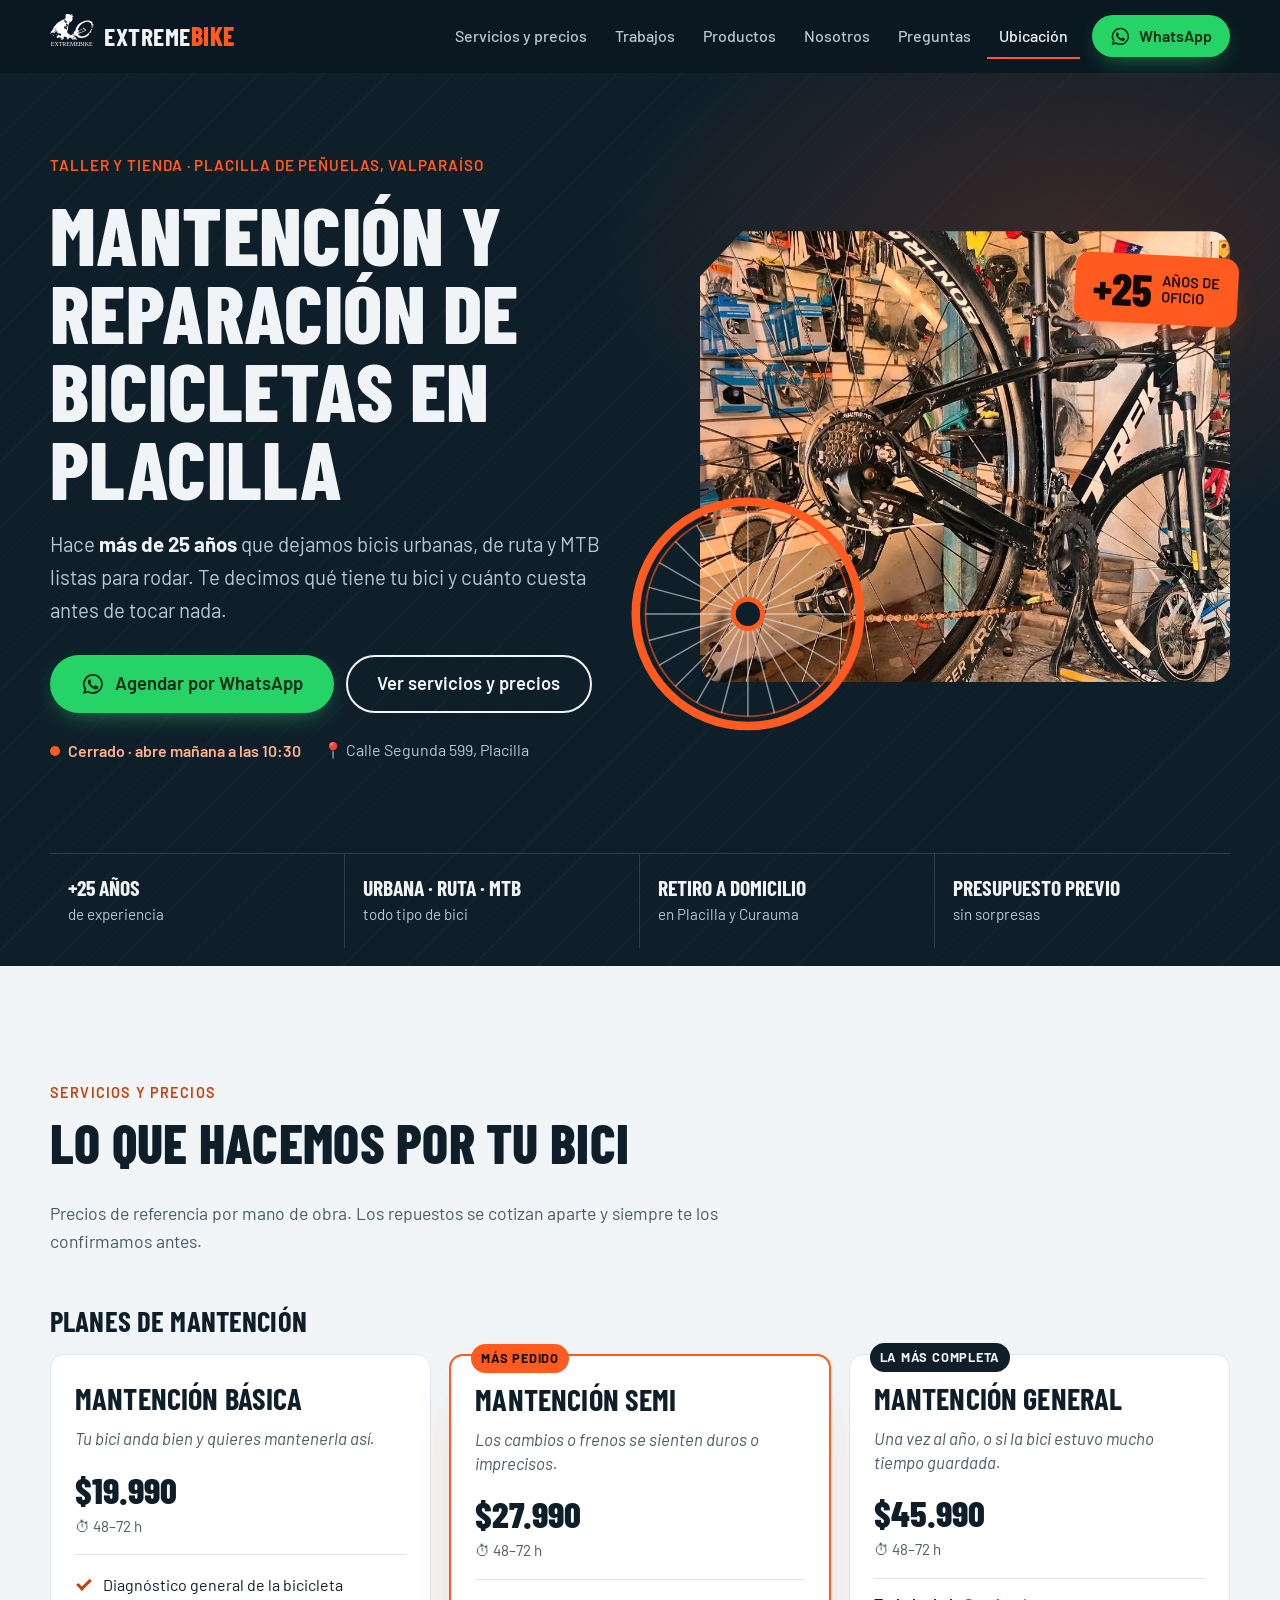
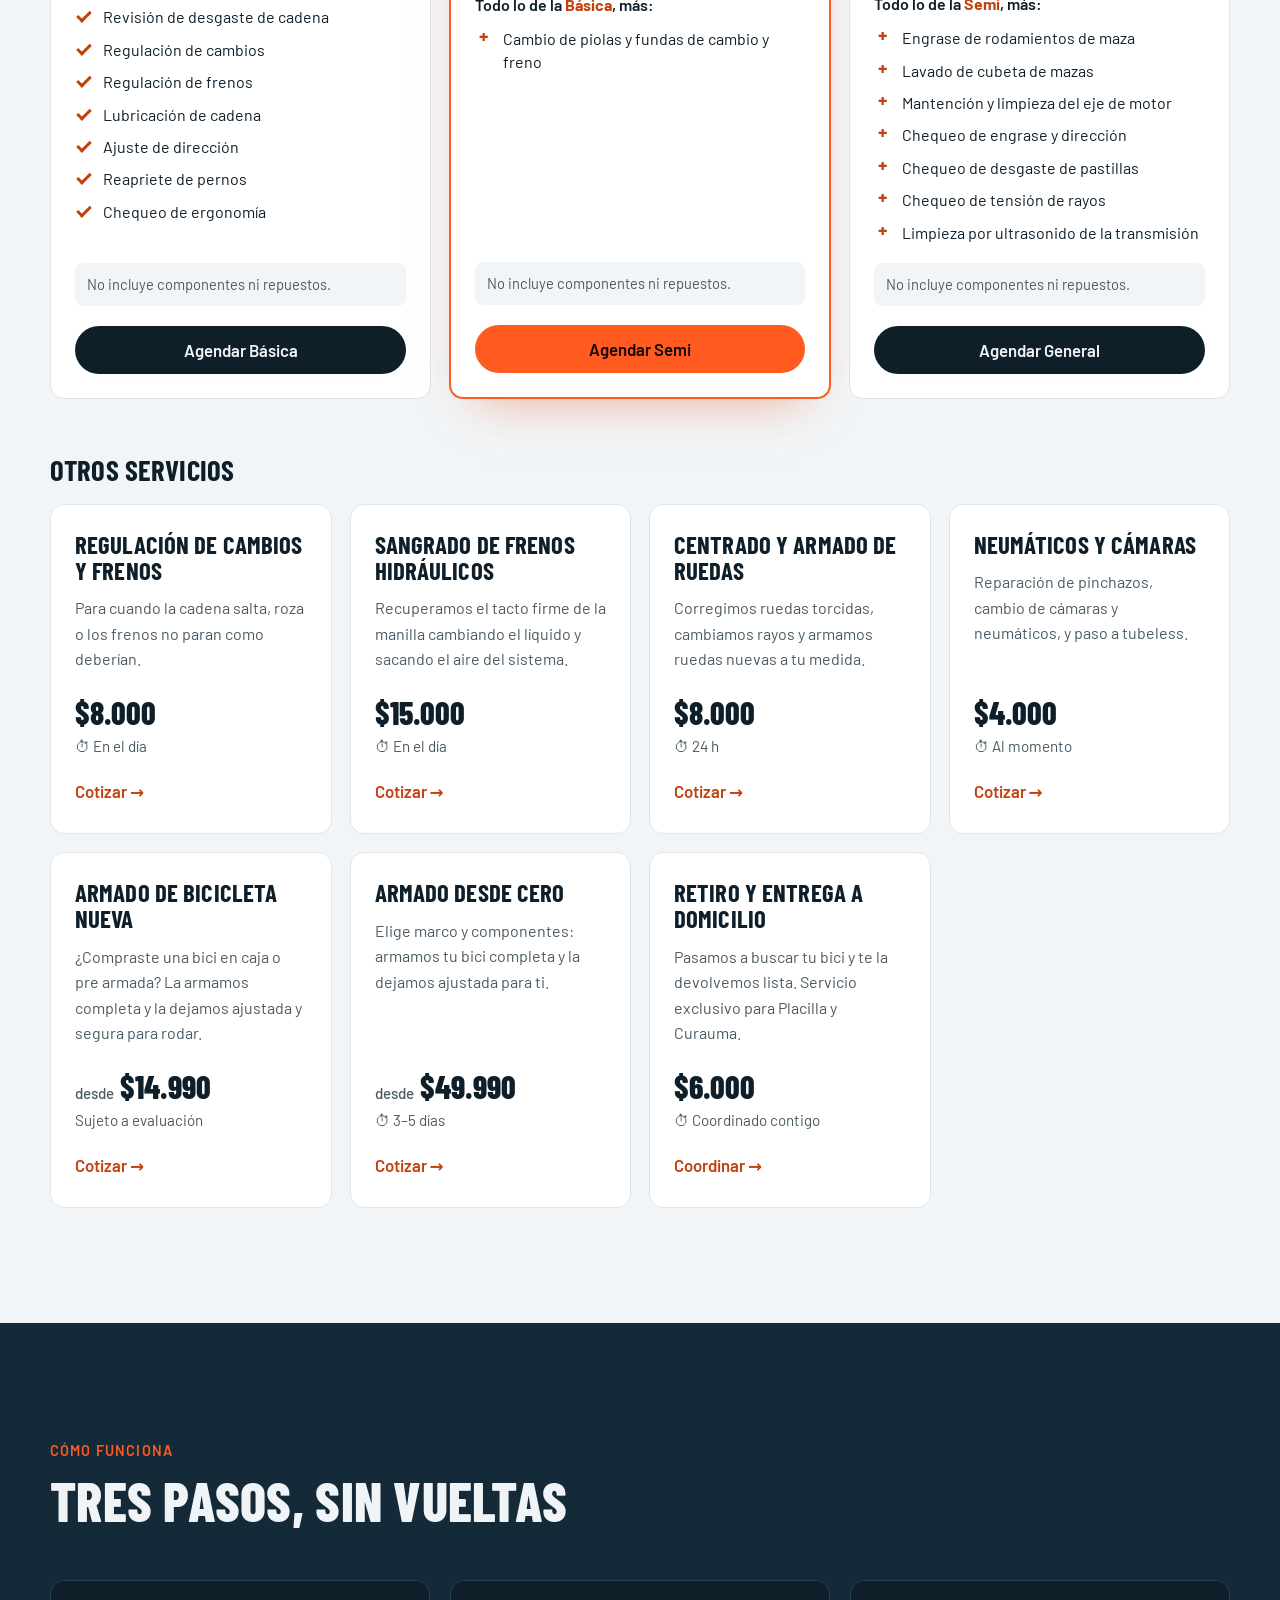
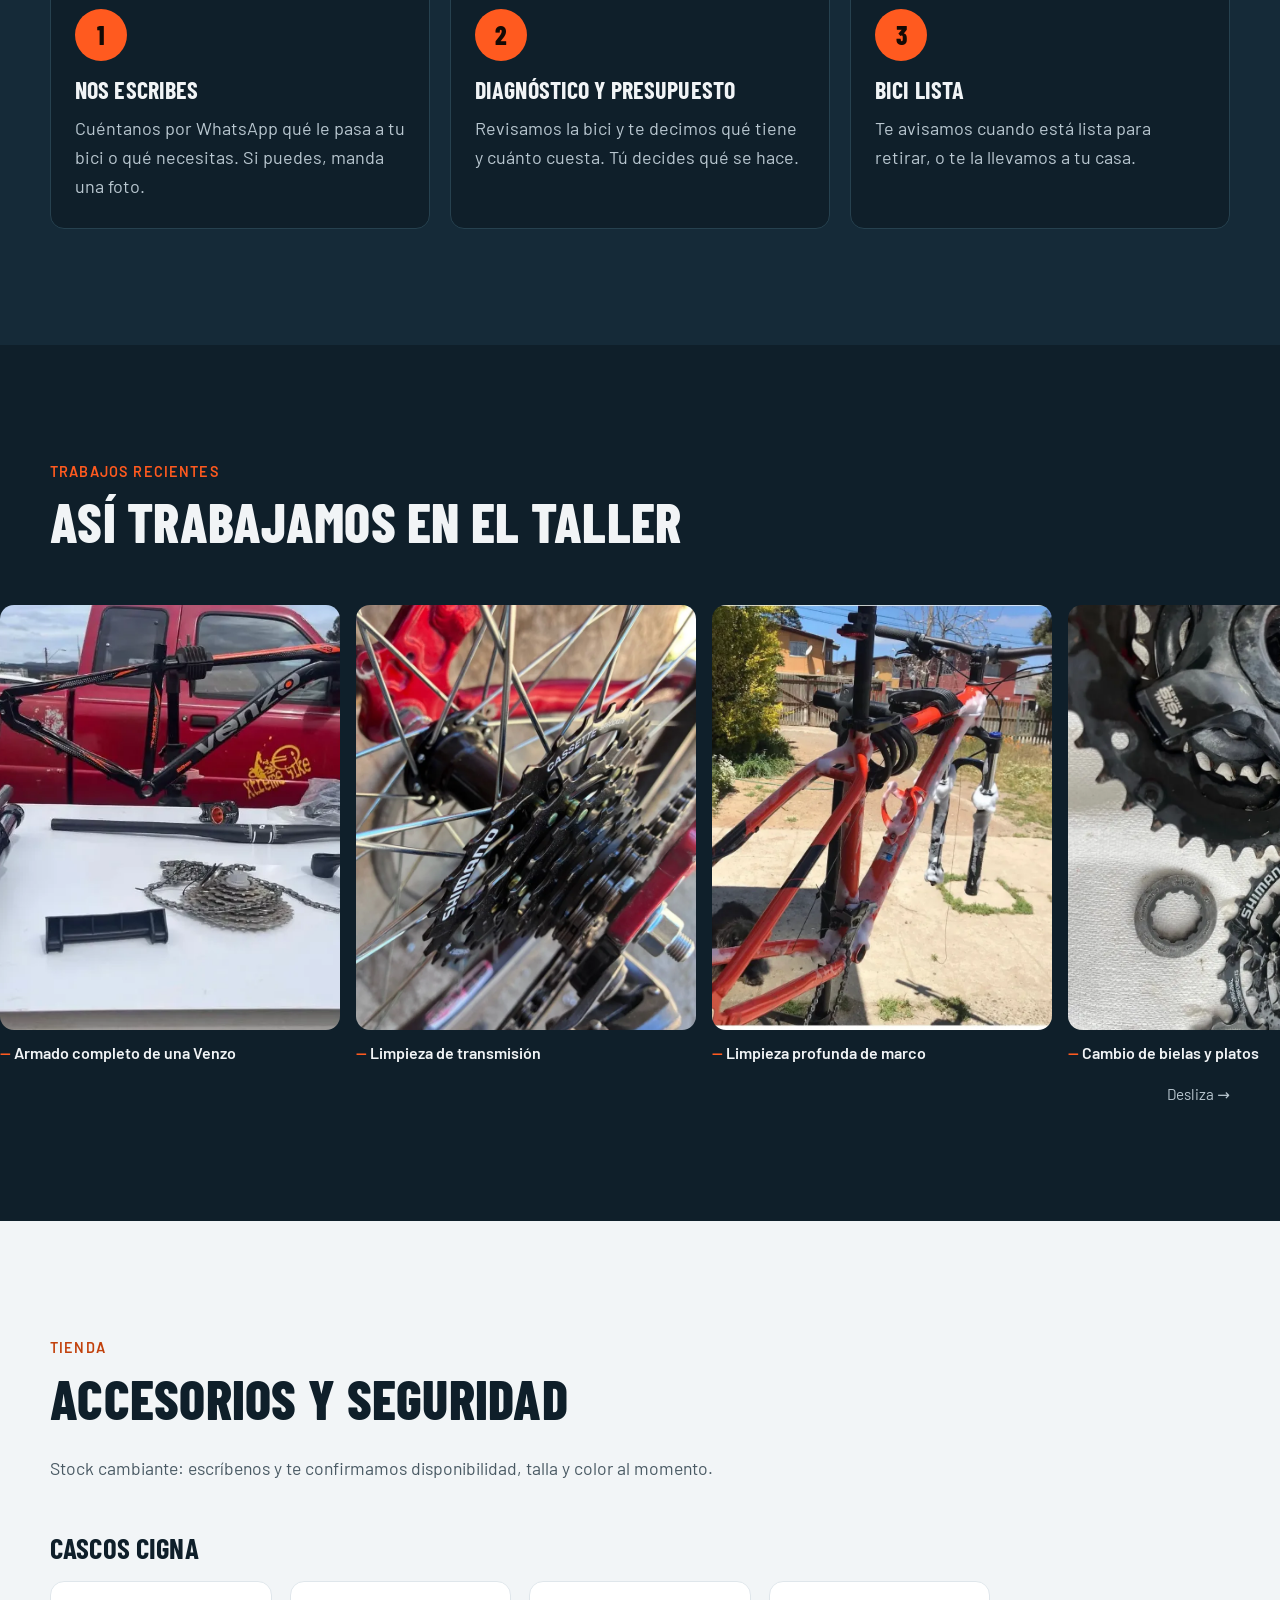
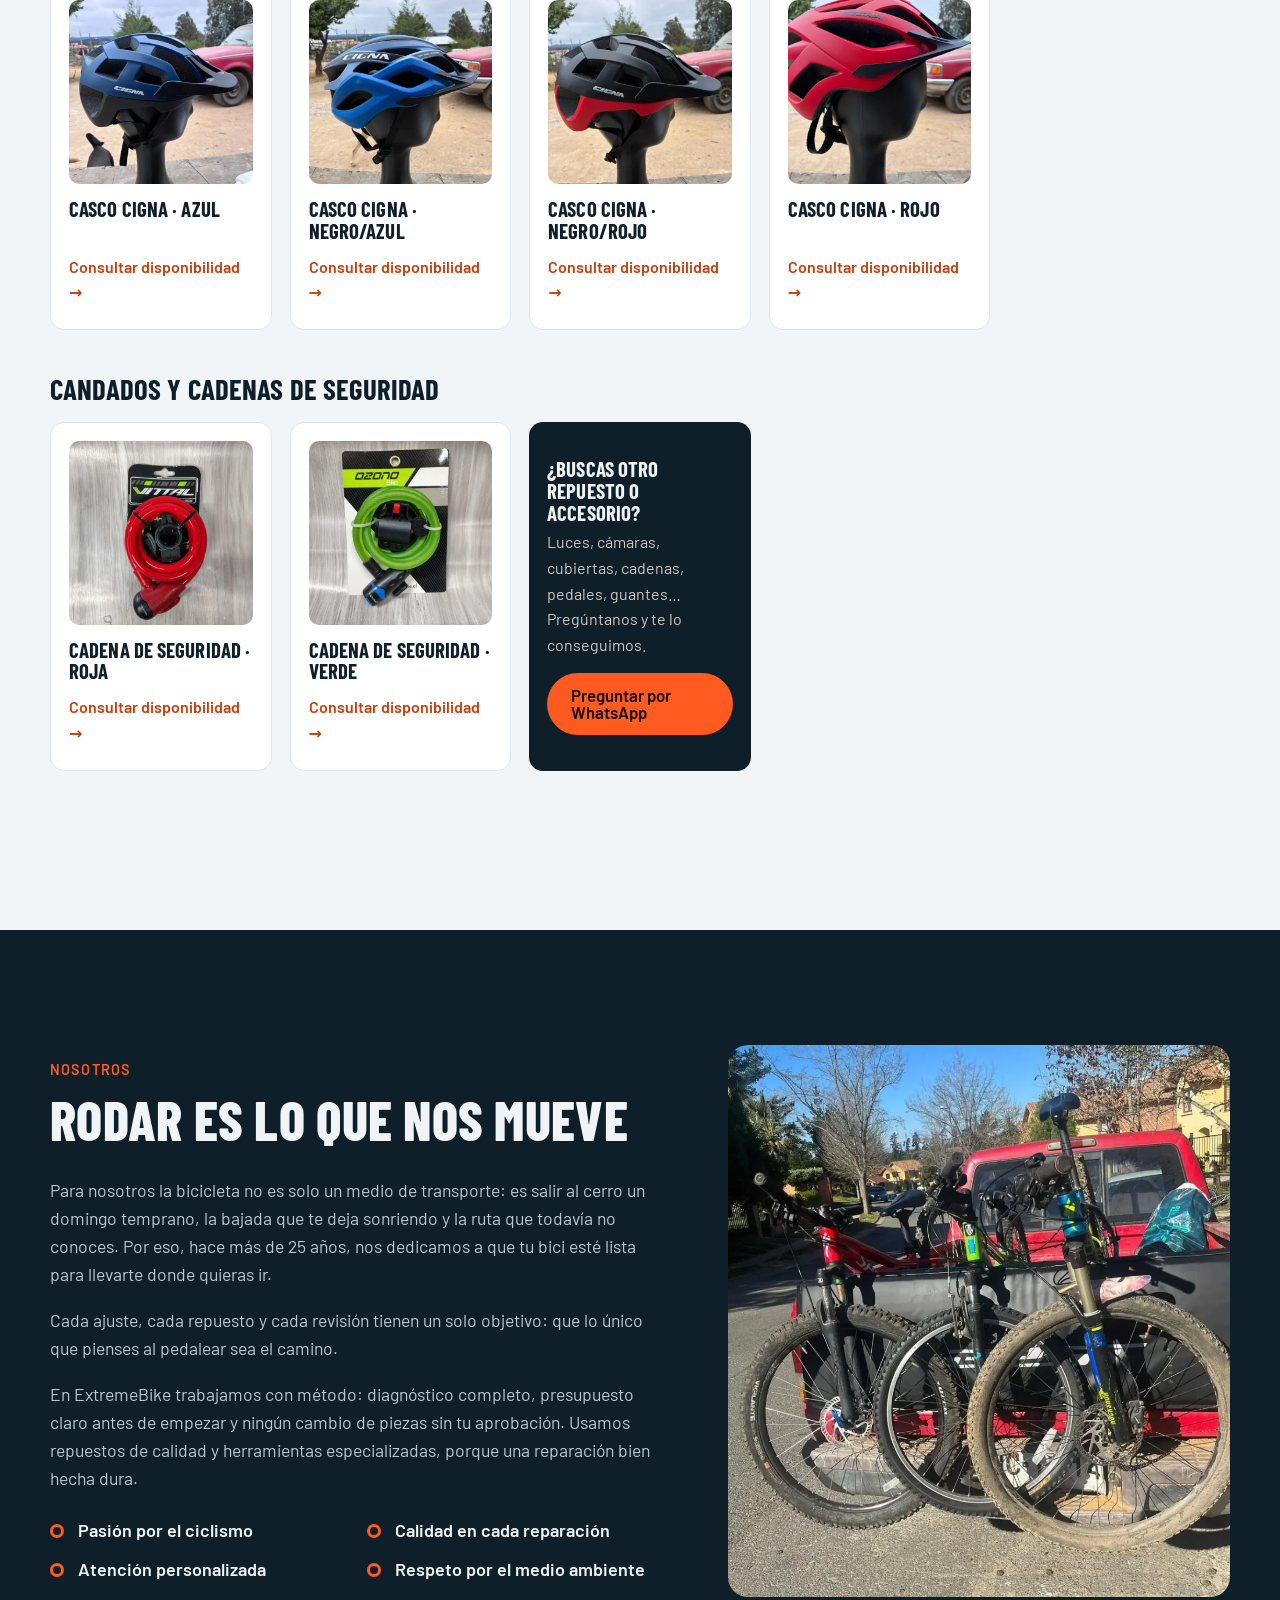
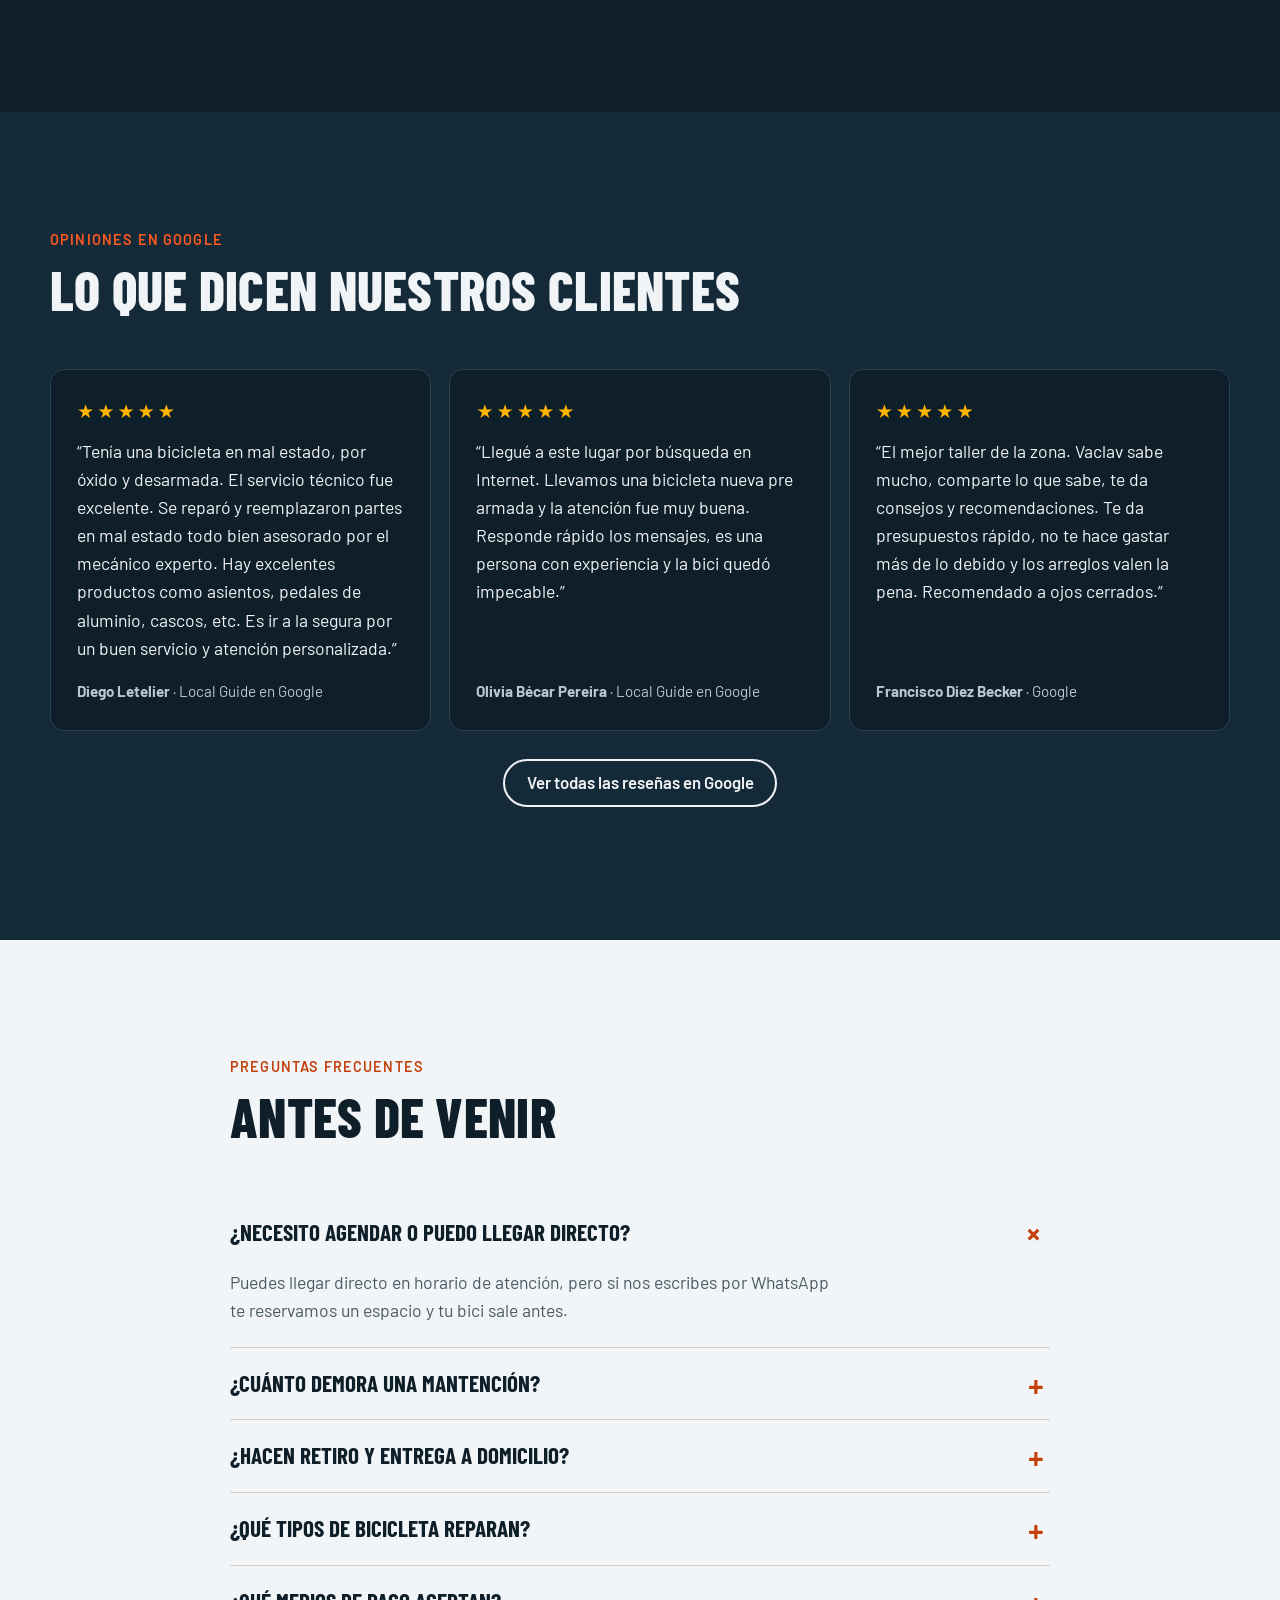
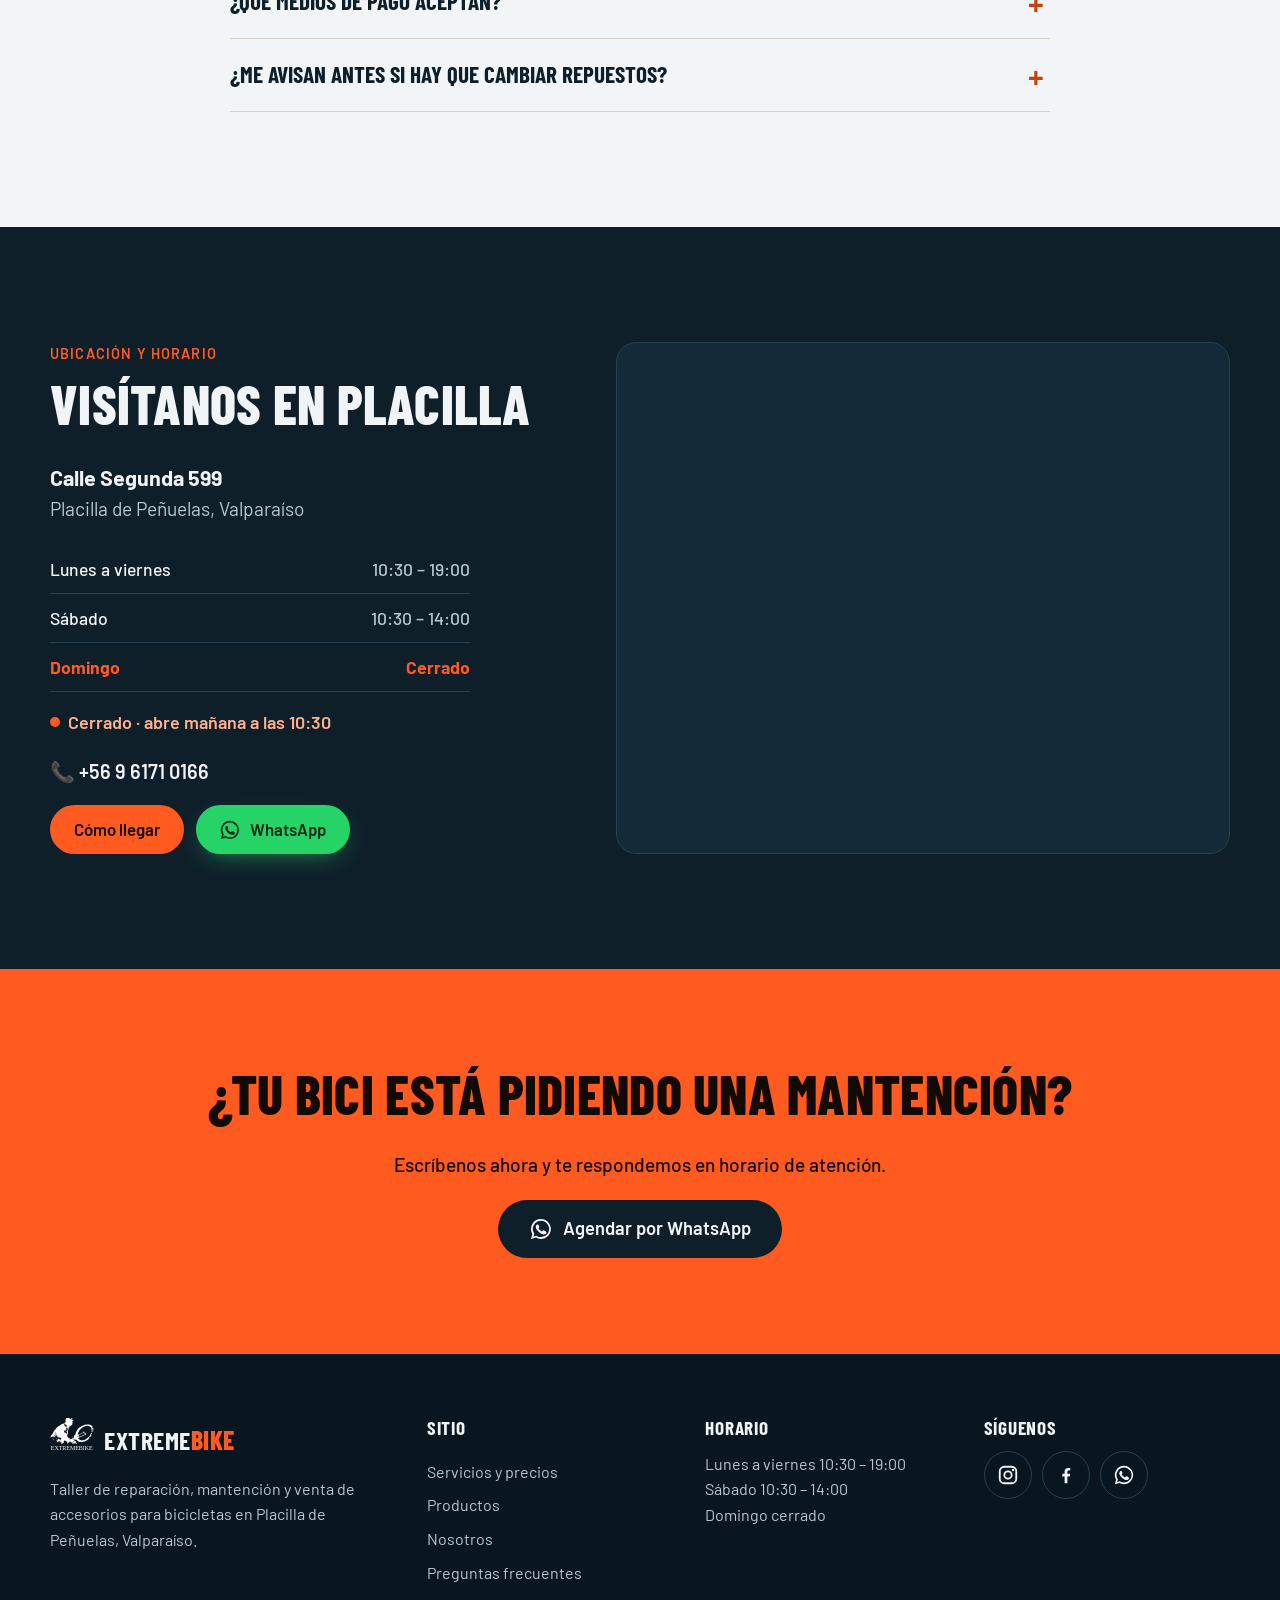
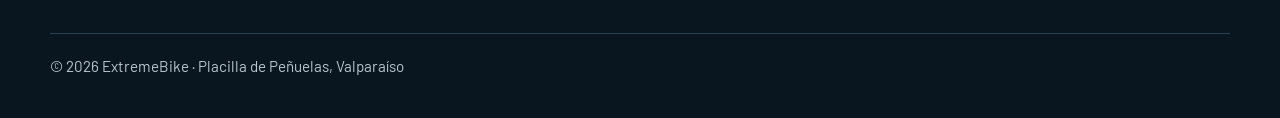
==== index.html @ e9f99644 "first commit" ====
<!doctype html>
<html lang="es-CL">
<head>
  <meta charset="utf-8">
  <meta name="viewport" content="width=device-width, initial-scale=1">
  <title>Taller de bicicletas en Placilla, Valparaíso | ExtremeBike</title>
  <meta name="description" content="Mantención y reparación de bicicletas urbanas, de ruta y MTB en Placilla de Peñuelas, Valparaíso. Más de 25 años de experiencia, repuestos de calidad y retiro a domicilio. Agenda por WhatsApp.">
  <link rel="canonical" href="https://extremebike.cl/">
  <meta name="theme-color" content="#0f1f2a">

  <!-- Open Graph: así se ve el enlace al compartirlo en WhatsApp / Facebook -->
  <meta property="og:type" content="website">
  <meta property="og:locale" content="es_CL">
  <meta property="og:site_name" content="ExtremeBike">
  <meta property="og:title" content="ExtremeBike · Taller de bicicletas en Placilla">
  <meta property="og:description" content="Más de 25 años reparando bicis urbanas, de ruta y MTB. Agenda tu mantención por WhatsApp.">
  <meta property="og:url" content="https://extremebike.cl/">
  <meta property="og:image" content="https://extremebike.cl/assets/og-image.jpg">
  <meta property="og:image:type" content="image/jpeg">
  <meta property="og:image:width" content="1200">
  <meta property="og:image:height" content="630">
  <meta property="og:image:alt" content="ExtremeBike: mantención y reparación de bicicletas en Placilla">
  <meta name="twitter:card" content="summary_large_image">
  <meta name="twitter:image" content="https://extremebike.cl/assets/og-image.jpg">

  <link rel="icon" href="assets/favicon.svg?v=20261022" type="image/svg+xml">
  <link rel="apple-touch-icon" href="apple-touch-icon.png?v=20261022">
  <link rel="preconnect" href="https://fonts.googleapis.com">
  <link rel="preconnect" href="https://fonts.gstatic.com" crossorigin>
  <link href="https://fonts.googleapis.com/css2?family=Barlow+Condensed:wght@600;700;800&family=Barlow:wght@400;500;600&display=swap" rel="stylesheet">
  <link rel="stylesheet" href="styles.css?v=20261022h">
  <script>document.documentElement.classList.add('js');</script>

  <script type="application/ld+json">
  {
    "@context": "https://schema.org",
    "@type": "BicycleStore",
    "name": "ExtremeBike",
    "description": "Taller de reparación y mantención de bicicletas y venta de accesorios en Placilla de Peñuelas, Valparaíso.",
    "url": "https://extremebike.cl/",
    "image": "https://extremebike.cl/assets/og-image.jpg",
    "logo": "https://extremebike.cl/assets/img/logo.svg",
    "telephone": "+56961710166",
    "priceRange": "$$",
    "address": {
      "@type": "PostalAddress",
      "streetAddress": "Calle Segunda 599",
      "addressLocality": "Placilla de Peñuelas",
      "addressRegion": "Valparaíso",
      "addressCountry": "CL"
    },
    "geo": { "@type": "GeoCoordinates", "latitude": -33.1093706, "longitude": -71.5729306 },
    "openingHoursSpecification": [
      { "@type": "OpeningHoursSpecification", "dayOfWeek": ["Monday","Tuesday","Wednesday","Thursday","Friday"], "opens": "10:30", "closes": "19:00" },
      { "@type": "OpeningHoursSpecification", "dayOfWeek": "Saturday", "opens": "10:30", "closes": "14:00" }
    ],
    "sameAs": [
      "https://www.instagram.com/extreme.bike.placilla/",
      "https://www.facebook.com/share/19km5om5Rs/"
    ]
  }
  </script>
  <script type="application/ld+json">
  {
    "@context": "https://schema.org",
    "@type": "FAQPage",
    "mainEntity": [
      { "@type": "Question", "name": "¿Necesito agendar o puedo llegar directo?", "acceptedAnswer": { "@type": "Answer", "text": "Puedes llegar directo en horario de atención, pero si nos escribes por WhatsApp te reservamos un espacio y tu bici sale antes." } },
      { "@type": "Question", "name": "¿Cuánto demora una mantención?", "acceptedAnswer": { "@type": "Answer", "text": "Las mantenciones (Básica, Semi y General) están listas en 48 a 72 horas. Si la necesitas antes, avísanos por WhatsApp y vemos si podemos adelantarla." } },
      { "@type": "Question", "name": "¿Hacen retiro y entrega a domicilio?", "acceptedAnswer": { "@type": "Answer", "text": "Sí. El retiro y entrega tiene un valor de $6.000 y es exclusivo para Placilla y Curauma. Escríbenos por WhatsApp con tu dirección y coordinamos el horario." } },
      { "@type": "Question", "name": "¿Qué tipos de bicicleta reparan?", "acceptedAnswer": { "@type": "Answer", "text": "Urbanas, de ruta, MTB, infantiles y bicicletas de paseo. También armamos bicicletas desde cero con piezas que elijas." } },
      { "@type": "Question", "name": "¿Qué medios de pago aceptan?", "acceptedAnswer": { "@type": "Answer", "text": "Tarjeta, efectivo y transferencia." } },
      { "@type": "Question", "name": "¿Me avisan antes si hay que cambiar repuestos?", "acceptedAnswer": { "@type": "Answer", "text": "Siempre. Primero hacemos el diagnóstico, te contamos qué encontramos y cuánto cuesta. No cambiamos ninguna pieza sin tu aprobación." } }
    ]
  }
  </script>
</head>
<body>
  <a class="skip" href="#contenido">Saltar al contenido</a>

  <!-- ============ HEADER ============ -->
  <header class="site-header" id="top">
    <div class="wrap header-inner">
      <a class="brand" href="#top" aria-label="ExtremeBike, ir al inicio">
        <img src="assets/img/logo.svg" alt="" width="44" height="44">
        <span>Extreme<b>Bike</b></span>
      </a>

      <button class="nav-toggle" aria-expanded="false" aria-controls="menu" aria-label="Abrir menú">
        <span></span><span></span><span></span>
      </button>

      <nav class="nav" id="menu" aria-label="Principal">
        <a href="#servicios">Servicios y precios</a>
        <a href="#trabajos">Trabajos</a>
        <a href="#productos">Productos</a>
        <a href="#nosotros">Nosotros</a>
        <a href="#preguntas">Preguntas</a>
        <a href="#ubicacion">Ubicación</a>
        <a class="btn btn-wa btn-sm" href="https://wa.me/56961710166?text=Hola%20ExtremeBike%2C%20quiero%20agendar%20una%20mantenci%C3%B3n" target="_blank" rel="noopener">
          <svg aria-hidden="true" viewBox="0 0 24 24"><use href="#i-wa"/></svg> WhatsApp
        </a>
      </nav>
    </div>
  </header>

  <main id="contenido">

    <!-- ============ HERO ============ -->
    <section class="hero">
      <div class="wrap hero-grid">
        <div class="hero-copy">
          <p class="eyebrow">Taller y tienda · Placilla de Peñuelas, Valparaíso</p>
          <h1>Mantención y reparación de bicicletas en Placilla</h1>
          <p class="lead">Hace <strong>más de 25 años</strong> que dejamos bicis urbanas, de ruta y MTB listas para rodar. Te decimos qué tiene tu bici y cuánto cuesta antes de tocar nada.</p>

          <div class="hero-ctas">
            <a class="btn btn-wa btn-lg" href="https://wa.me/56961710166?text=Hola%20ExtremeBike%2C%20quiero%20agendar%20una%20mantenci%C3%B3n" target="_blank" rel="noopener">
              <svg aria-hidden="true" viewBox="0 0 24 24"><use href="#i-wa"/></svg> Agendar por WhatsApp
            </a>
            <a class="btn btn-ghost btn-lg" href="#servicios">Ver servicios y precios</a>
          </div>

          <ul class="hero-facts">
            <li><span class="status" data-open-status>Horario: L–V 10:30–19:00 · Sáb 10:30–14:00</span></li>
            <li>📍 Calle Segunda 599, Placilla</li>
          </ul>
        </div>

        <div class="hero-visual">
          <figure class="hero-photo">
            <img src="assets/img/revision-taller.webp" alt="Bicicleta en revisión en el taller ExtremeBike" width="1028" height="764" fetchpriority="high">
          </figure>
          <svg class="wheel" viewBox="-100 -100 200 200" aria-hidden="true">
            <circle r="92" class="rim"/>
            <circle r="84" class="rim-in"/>
            <g class="spokes">
              <line x1="0" y1="-84" x2="0" y2="84"/><line x1="0" y1="-84" x2="0" y2="84" transform="rotate(15)"/>
              <line x1="0" y1="-84" x2="0" y2="84" transform="rotate(30)"/><line x1="0" y1="-84" x2="0" y2="84" transform="rotate(45)"/>
              <line x1="0" y1="-84" x2="0" y2="84" transform="rotate(60)"/><line x1="0" y1="-84" x2="0" y2="84" transform="rotate(75)"/>
              <line x1="0" y1="-84" x2="0" y2="84" transform="rotate(90)"/><line x1="0" y1="-84" x2="0" y2="84" transform="rotate(105)"/>
              <line x1="0" y1="-84" x2="0" y2="84" transform="rotate(120)"/><line x1="0" y1="-84" x2="0" y2="84" transform="rotate(135)"/>
              <line x1="0" y1="-84" x2="0" y2="84" transform="rotate(150)"/><line x1="0" y1="-84" x2="0" y2="84" transform="rotate(165)"/>
            </g>
            <circle r="12" class="hub"/>
          </svg>
          <div class="badge-years" aria-hidden="true"><b>+25</b><span>años de<br>oficio</span></div>
        </div>
      </div>

      <ul class="trust wrap" aria-label="Por qué elegirnos">
        <li><b>+25 años</b><span>de experiencia</span></li>
        <li><b>Urbana · Ruta · MTB</b><span>todo tipo de bici</span></li>
        <li><b>Retiro a domicilio</b><span>en Placilla y Curauma</span></li>
        <li><b>Presupuesto previo</b><span>sin sorpresas</span></li>
      </ul>
    </section>

    <!-- ============ SERVICIOS ============ -->
    <section class="section light" id="servicios">
      <div class="wrap">
        <header class="section-head reveal">
          <p class="kicker">Servicios y precios</p>
          <h2>Lo que hacemos por tu bici</h2>
          <p>Precios de referencia por mano de obra. Los repuestos se cotizan aparte y siempre te los confirmamos antes.</p>
        </header>

        <!-- Planes de mantención -->
        <h3 class="cat-title reveal">Planes de mantención</h3>
        <div class="plans">
          <article class="plan reveal">
            <h4>Mantención Básica</h4>
            <p class="for">Tu bici anda bien y quieres mantenerla así.</p>
            <p class="price">$19.990</p>
            <p class="time">⏱ 48–72 h</p>
            <ul class="check">
              <li>Diagnóstico general de la bicicleta</li>
              <li>Revisión de desgaste de cadena</li>
              <li>Regulación de cambios</li>
              <li>Regulación de frenos</li>
              <li>Lubricación de cadena</li>
              <li>Ajuste de dirección</li>
              <li>Reapriete de pernos</li>
              <li>Chequeo de ergonomía</li>
            </ul>
            <p class="excl">No incluye componentes ni repuestos.</p>
            <a class="btn btn-dark" href="https://wa.me/56961710166?text=Hola%2C%20quiero%20agendar%20una%20Mantenci%C3%B3n%20B%C3%A1sica" target="_blank" rel="noopener">Agendar Básica</a>
          </article>

          <article class="plan plan-featured reveal">
            <span class="tag">Más pedido</span>
            <h4>Mantención Semi</h4>
            <p class="for">Los cambios o frenos se sienten duros o imprecisos.</p>
            <p class="price">$27.990</p>
            <p class="time">⏱ 48–72 h</p>
            <p class="includes">Todo lo de la <b>Básica</b>, más:</p>
            <ul class="check plus">
              <li>Cambio de piolas y fundas de cambio y freno</li>
            </ul>
            <p class="excl">No incluye componentes ni repuestos.</p>
            <a class="btn btn-orange" href="https://wa.me/56961710166?text=Hola%2C%20quiero%20agendar%20una%20Mantenci%C3%B3n%20Semi" target="_blank" rel="noopener">Agendar Semi</a>
          </article>

          <article class="plan reveal">
            <span class="tag tag-dark">La más completa</span>
            <h4>Mantención General</h4>
            <p class="for">Una vez al año, o si la bici estuvo mucho tiempo guardada.</p>
            <p class="price">$45.990</p>
            <p class="time">⏱ 48–72 h</p>
            <p class="includes">Todo lo de la <b>Semi</b>, más:</p>
            <ul class="check plus">
              <li>Engrase de rodamientos de maza</li>
              <li>Lavado de cubeta de mazas</li>
              <li>Mantención y limpieza del eje de motor</li>
              <li>Chequeo de engrase y dirección</li>
              <li>Chequeo de desgaste de pastillas</li>
              <li>Chequeo de tensión de rayos</li>
              <li>Limpieza por ultrasonido de la transmisión</li>
            </ul>
            <p class="excl">No incluye componentes ni repuestos.</p>
            <a class="btn btn-dark" href="https://wa.me/56961710166?text=Hola%2C%20quiero%20agendar%20una%20Mantenci%C3%B3n%20General" target="_blank" rel="noopener">Agendar General</a>
          </article>
        </div>

        <h3 class="cat-title reveal">Otros servicios</h3>
        <div class="services">
          <article class="service reveal">
            <h4>Regulación de cambios y frenos</h4>
            <p>Para cuando la cadena salta, roza o los frenos no paran como deberían.</p>
            <p class="price">$8.000</p>
            <p class="time">⏱ En el día</p>
            <a class="link-wa" href="https://wa.me/56961710166?text=Hola%2C%20quiero%20cotizar%20regulaci%C3%B3n%20de%20cambios%20y%20frenos" target="_blank" rel="noopener">Cotizar →</a>
          </article>

          <article class="service reveal">
            <h4>Sangrado de frenos hidráulicos</h4>
            <p>Recuperamos el tacto firme de la manilla cambiando el líquido y sacando el aire del sistema.</p>
            <p class="price">$15.000</p>
            <p class="time">⏱ En el día</p>
            <a class="link-wa" href="https://wa.me/56961710166?text=Hola%2C%20quiero%20cotizar%20sangrado%20de%20frenos" target="_blank" rel="noopener">Cotizar →</a>
          </article>

          <article class="service reveal">
            <h4>Centrado y armado de ruedas</h4>
            <p>Corregimos ruedas torcidas, cambiamos rayos y armamos ruedas nuevas a tu medida.</p>
            <p class="price">$8.000</p>
            <p class="time">⏱ 24 h</p>
            <a class="link-wa" href="https://wa.me/56961710166?text=Hola%2C%20quiero%20cotizar%20centrado%20de%20ruedas" target="_blank" rel="noopener">Cotizar →</a>
          </article>

          <article class="service reveal">
            <h4>Neumáticos y cámaras</h4>
            <p>Reparación de pinchazos, cambio de cámaras y neumáticos, y paso a tubeless.</p>
            <p class="price">$4.000</p>
            <p class="time">⏱ Al momento</p>
            <a class="link-wa" href="https://wa.me/56961710166?text=Hola%2C%20necesito%20cambiar%20neum%C3%A1tico%20o%20c%C3%A1mara" target="_blank" rel="noopener">Cotizar →</a>
          </article>

          <article class="service reveal">
            <h4>Armado de bicicleta nueva</h4>
            <p>¿Compraste una bici en caja o pre armada? La armamos completa y la dejamos ajustada y segura para rodar.</p>
            <p class="price"><small>desde</small> $14.990</p>
            <p class="time">Sujeto a evaluación</p>
            <a class="link-wa" href="https://wa.me/56961710166?text=Hola%2C%20quiero%20cotizar%20el%20armado%20de%20una%20bicicleta%20nueva" target="_blank" rel="noopener">Cotizar →</a>
          </article>

          <article class="service reveal">
            <h4>Armado desde cero</h4>
            <p>Elige marco y componentes: armamos tu bici completa y la dejamos ajustada para ti.</p>
            <p class="price"><small>desde</small> $49.990</p>
            <p class="time">⏱ 3–5 días</p>
            <a class="link-wa" href="https://wa.me/56961710166?text=Hola%2C%20quiero%20armar%20una%20bicicleta%20desde%20cero" target="_blank" rel="noopener">Cotizar →</a>
          </article>

          <article class="service reveal">
            <h4>Retiro y entrega a domicilio</h4>
            <p>Pasamos a buscar tu bici y te la devolvemos lista. Servicio exclusivo para Placilla y Curauma.</p>
            <p class="price"><span>$6.000</span></p>
            <p class="time">⏱ Coordinado contigo</p>
            <a class="link-wa" href="https://wa.me/56961710166?text=Hola%2C%20quiero%20coordinar%20retiro%20de%20mi%20bicicleta" target="_blank" rel="noopener">Coordinar →</a>
          </article>
        </div>
      </div>
    </section>

    <!-- ============ CÓMO FUNCIONA ============ -->
    <section class="section steps-sec">
      <div class="wrap">
        <header class="section-head reveal">
          <p class="kicker">Cómo funciona</p>
          <h2>Tres pasos, sin vueltas</h2>
        </header>
        <ol class="steps">
          <li class="reveal"><b>1</b><h3>Nos escribes</h3><p>Cuéntanos por WhatsApp qué le pasa a tu bici o qué necesitas. Si puedes, manda una foto.</p></li>
          <li class="reveal"><b>2</b><h3>Diagnóstico y presupuesto</h3><p>Revisamos la bici y te decimos qué tiene y cuánto cuesta. Tú decides qué se hace.</p></li>
          <li class="reveal"><b>3</b><h3>Bici lista</h3><p>Te avisamos cuando está lista para retirar, o te la llevamos a tu casa.</p></li>
        </ol>
      </div>
    </section>

    <!-- ============ TRABAJOS ============ -->
    <section class="section" id="trabajos">
      <div class="wrap">
        <header class="section-head reveal">
          <p class="kicker">Trabajos recientes</p>
          <h2>Así trabajamos en el taller</h2>
        </header>
      </div>
      <div class="gallery" tabindex="0" aria-label="Galería de trabajos, desliza para ver más">
        <figure><img src="assets/img/reparacion-marco-venzo.webp" alt="Marco Venzo desarmado con sus componentes listos para el armado" loading="lazy" width="1170" height="855"><figcaption>Armado completo de una Venzo</figcaption></figure>
        <figure><img src="assets/img/cassette-shimano.webp" alt="Cassette Shimano limpio y lubricado tras una mantención" loading="lazy" width="774" height="1014"><figcaption>Limpieza de transmisión</figcaption></figure>
        <figure><img src="assets/img/limpieza-marco.webp" alt="Marco de bicicleta durante una limpieza profunda" loading="lazy" width="953" height="1182"><figcaption>Limpieza profunda de marco</figcaption></figure>
        <figure><img src="assets/img/biela-shimano.webp" alt="Bielas y platos Shimano revisados en el taller" loading="lazy" width="1170" height="1445"><figcaption>Cambio de bielas y platos</figcaption></figure>
        <figure><img src="assets/img/neumaticos.webp" alt="Neumáticos de bicicleta de montaña listos para instalar" loading="lazy" width="1006" height="780"><figcaption>Neumáticos para MTB</figcaption></figure>
        <figure><img src="assets/img/retiro-bicicletas.webp" alt="Bicicletas cargadas para retiro y entrega a domicilio" loading="lazy" width="1170" height="1359"><figcaption>Retiro y entrega a domicilio</figcaption></figure>
        <figure><img src="assets/img/cassette-eclipse.webp" alt="Cassette de bicicleta nuevo antes de su instalación" loading="lazy" width="1024" height="768"><figcaption>Cambio de cassette</figcaption></figure>
        <figure><img src="assets/img/marco-venzo.webp" alt="Marco Venzo terminado tras su reparación" loading="lazy" width="1038" height="757"><figcaption>Marco listo para rodar</figcaption></figure>
      </div>
      <div class="wrap gallery-hint"><span>Desliza →</span></div>
    </section>

    <!-- ============ PRODUCTOS ============ -->
    <!-- EDITAR: agrega precios si quieres mostrarlos; hoy se consulta disponibilidad por WhatsApp -->
    <section class="section light" id="productos">
      <div class="wrap">
        <header class="section-head reveal">
          <p class="kicker">Tienda</p>
          <h2>Accesorios y seguridad</h2>
          <p>Stock cambiante: escríbenos y te confirmamos disponibilidad, talla y color al momento.</p>
        </header>

        <h3 class="cat-title reveal">Cascos Cigna</h3>
        <div class="products">
          <article class="product reveal"><img src="assets/img/casco-cigna-azul.webp" alt="Casco de bicicleta Cigna color azul" loading="lazy"><h4>Casco Cigna · Azul</h4><a class="link-wa" href="https://wa.me/56961710166?text=Hola%2C%20%C2%BFtienen%20el%20casco%20Cigna%20azul%3F" target="_blank" rel="noopener">Consultar disponibilidad →</a></article>
          <article class="product reveal"><img src="assets/img/casco-cigna-negro-azul.webp" alt="Casco de bicicleta Cigna negro con azul" loading="lazy"><h4>Casco Cigna · Negro/Azul</h4><a class="link-wa" href="https://wa.me/56961710166?text=Hola%2C%20%C2%BFtienen%20el%20casco%20Cigna%20negro%20con%20azul%3F" target="_blank" rel="noopener">Consultar disponibilidad →</a></article>
          <article class="product reveal"><img src="assets/img/casco-cigna-negro-rojo.webp" alt="Casco de bicicleta Cigna negro con rojo" loading="lazy"><h4>Casco Cigna · Negro/Rojo</h4><a class="link-wa" href="https://wa.me/56961710166?text=Hola%2C%20%C2%BFtienen%20el%20casco%20Cigna%20negro%20con%20rojo%3F" target="_blank" rel="noopener">Consultar disponibilidad →</a></article>
          <article class="product reveal"><img src="assets/img/casco-cigna-rojo.webp" alt="Casco de bicicleta Cigna color rojo" loading="lazy"><h4>Casco Cigna · Rojo</h4><a class="link-wa" href="https://wa.me/56961710166?text=Hola%2C%20%C2%BFtienen%20el%20casco%20Cigna%20rojo%3F" target="_blank" rel="noopener">Consultar disponibilidad →</a></article>
        </div>

        <h3 class="cat-title reveal">Candados y cadenas de seguridad</h3>
        <div class="products">
          <article class="product reveal"><img src="assets/img/cadena-seguridad-rojo.webp" alt="Cadena de seguridad para bicicleta color rojo" loading="lazy"><h4>Cadena de seguridad · Roja</h4><a class="link-wa" href="https://wa.me/56961710166?text=Hola%2C%20%C2%BFtienen%20la%20cadena%20de%20seguridad%20roja%3F" target="_blank" rel="noopener">Consultar disponibilidad →</a></article>
          <article class="product reveal"><img src="assets/img/cadena-seguridad-verde.webp" alt="Cadena de seguridad para bicicleta color verde" loading="lazy"><h4>Cadena de seguridad · Verde</h4><a class="link-wa" href="https://wa.me/56961710166?text=Hola%2C%20%C2%BFtienen%20la%20cadena%20de%20seguridad%20verde%3F" target="_blank" rel="noopener">Consultar disponibilidad →</a></article>
          <article class="product product-more reveal"><h4>¿Buscas otro repuesto o accesorio?</h4><p>Luces, cámaras, cubiertas, cadenas, pedales, guantes… Pregúntanos y te lo conseguimos.</p><a class="btn btn-dark" href="https://wa.me/56961710166?text=Hola%2C%20estoy%20buscando%20un%20repuesto%3A%20" target="_blank" rel="noopener">Preguntar por WhatsApp</a></article>
        </div>
      </div>
    </section>

    <!-- ============ NOSOTROS ============ -->
    <section class="section about" id="nosotros">
      <div class="wrap about-grid">
        <div class="about-copy reveal">
          <p class="kicker">Nosotros</p>
          <h2>Rodar es lo que nos mueve</h2>
          <p>Para nosotros la bicicleta no es solo un medio de transporte: es salir al cerro un domingo temprano, la bajada que te deja sonriendo y la ruta que todavía no conoces. Por eso, hace más de 25 años, nos dedicamos a que tu bici esté lista para llevarte donde quieras ir.</p>
          <p>Cada ajuste, cada repuesto y cada revisión tienen un solo objetivo: que lo único que pienses al pedalear sea el camino.</p>
          <p>En ExtremeBike trabajamos con método: diagnóstico completo, presupuesto claro antes de empezar y ningún cambio de piezas sin tu aprobación. Usamos repuestos de calidad y herramientas especializadas, porque una reparación bien hecha dura.</p>
          <ul class="values">
            <li>Pasión por el ciclismo</li>
            <li>Calidad en cada reparación</li>
            <li>Atención personalizada</li>
            <li>Respeto por el medio ambiente</li>
          </ul>
        </div>
        <figure class="about-photo reveal">
          <img src="assets/img/retiro-bicicletas.webp" alt="Bicicletas de clientes de ExtremeBike listas para entregar" loading="lazy" width="1170" height="1359">
        </figure>
      </div>
    </section>

    <!-- ============ RESEÑAS ============ -->
    <!-- Reseñas reales copiadas de Google -->
    <section class="section reviews-sec">
      <div class="wrap">
        <header class="section-head reveal">
          <p class="kicker">Opiniones en Google</p>
          <h2>Lo que dicen nuestros clientes</h2>
        </header>
        <div class="reviews">
          <blockquote class="review reveal">
            <p class="stars" aria-label="5 de 5 estrellas">★★★★★</p>
            <p>“Tenía una bicicleta en mal estado, por óxido y desarmada. El servicio técnico fue excelente. Se reparó y reemplazaron partes en mal estado todo bien asesorado por el mecánico experto. Hay excelentes productos como asientos, pedales de aluminio, cascos, etc. Es ir a la segura por un buen servicio y atención personalizada.”</p>
            <cite><b>Diego Letelier</b> · Local Guide en Google</cite>
          </blockquote>
          <blockquote class="review reveal">
            <p class="stars" aria-label="5 de 5 estrellas">★★★★★</p>
            <p>“Llegué a este lugar por búsqueda en Internet. Llevamos una bicicleta nueva pre armada y la atención fue muy buena. Responde rápido los mensajes, es una persona con experiencia y la bici quedó impecable.”</p>
            <cite><b>Olivia Bécar Pereira</b> · Local Guide en Google</cite>
          </blockquote>
          <blockquote class="review reveal">
            <p class="stars" aria-label="5 de 5 estrellas">★★★★★</p>
            <p>“El mejor taller de la zona. Vaclav sabe mucho, comparte lo que sabe, te da consejos y recomendaciones. Te da presupuestos rápido, no te hace gastar más de lo debido y los arreglos valen la pena. Recomendado a ojos cerrados.”</p>
            <cite><b>Francisco Diez Becker</b> · Google</cite>
          </blockquote>
        </div>
        <p class="center reveal"><a class="btn btn-ghost" href="https://www.google.com/maps/search/?api=1&amp;query=ExtremeBike%20Placilla" target="_blank" rel="noopener">Ver todas las reseñas en Google</a></p>
      </div>
    </section>

    <!-- ============ FAQ ============ -->
    <!-- EDITAR: si cambias una respuesta aquí, cámbiala también en el bloque FAQPage del <head> -->
    <section class="section light" id="preguntas">
      <div class="wrap narrow">
        <header class="section-head reveal">
          <p class="kicker">Preguntas frecuentes</p>
          <h2>Antes de venir</h2>
        </header>
        <div class="faq">
          <details class="reveal" open><summary>¿Necesito agendar o puedo llegar directo?</summary><p>Puedes llegar directo en horario de atención, pero si nos escribes por WhatsApp te reservamos un espacio y tu bici sale antes.</p></details>
          <details class="reveal"><summary>¿Cuánto demora una mantención?</summary><p>Las mantenciones (Básica, Semi y General) están listas en 48 a 72 horas. Si la necesitas antes, avísanos por WhatsApp y vemos si podemos adelantarla.</p></details>
          <details class="reveal"><summary>¿Hacen retiro y entrega a domicilio?</summary><p>Sí. El retiro y entrega tiene un valor de $6.000 y es exclusivo para Placilla y Curauma. Escríbenos por WhatsApp con tu dirección y coordinamos el horario.</p></details>
          <details class="reveal"><summary>¿Qué tipos de bicicleta reparan?</summary><p>Urbanas, de ruta, MTB, infantiles y bicicletas de paseo. También armamos bicicletas desde cero con piezas que elijas.</p></details>
          <details class="reveal"><summary>¿Qué medios de pago aceptan?</summary><p>Tarjeta, efectivo y transferencia.</p></details>
          <details class="reveal"><summary>¿Me avisan antes si hay que cambiar repuestos?</summary><p>Siempre. Primero hacemos el diagnóstico, te contamos qué encontramos y cuánto cuesta. No cambiamos ninguna pieza sin tu aprobación.</p></details>
        </div>
      </div>
    </section>

    <!-- ============ UBICACIÓN ============ -->
    <section class="section location" id="ubicacion">
      <div class="wrap loc-grid">
        <div class="loc-info reveal">
          <p class="kicker">Ubicación y horario</p>
          <h2>Visítanos en Placilla</h2>
          <address>
            <strong>Calle Segunda 599</strong><br>
            Placilla de Peñuelas, Valparaíso
          </address>
          <table class="hours">
            <caption class="sr-only">Horario de atención</caption>
            <tr data-days="1,2,3,4,5"><th scope="row">Lunes a viernes</th><td>10:30 – 19:00</td></tr>
            <tr data-days="6"><th scope="row">Sábado</th><td>10:30 – 14:00</td></tr>
            <tr data-days="0"><th scope="row">Domingo</th><td>Cerrado</td></tr>
          </table>
          <p class="status-line"><span class="status" data-open-status></span></p>
          <p class="contact-lines">
            <a href="tel:+56961710166">📞 +56 9 6171 0166</a>
          </p>
          <div class="loc-ctas">
            <a class="btn btn-orange" href="https://www.google.com/maps/dir/?api=1&amp;destination=-33.1093706,-71.5729306" target="_blank" rel="noopener">Cómo llegar</a>
            <a class="btn btn-wa" href="https://wa.me/56961710166?text=Hola%20ExtremeBike%2C%20quiero%20agendar%20una%20mantenci%C3%B3n" target="_blank" rel="noopener"><svg aria-hidden="true" viewBox="0 0 24 24"><use href="#i-wa"/></svg> WhatsApp</a>
          </div>
        </div>
        <div class="map reveal">
          <iframe title="Mapa de ubicación de ExtremeBike en Placilla de Peñuelas" src="https://www.google.com/maps?q=-33.1093706,-71.5729306&amp;z=16&amp;output=embed" loading="lazy" referrerpolicy="no-referrer-when-downgrade"></iframe>
        </div>
      </div>
    </section>

    <!-- ============ CTA FINAL ============ -->
    <section class="final-cta">
      <div class="wrap">
        <h2>¿Tu bici está pidiendo una mantención?</h2>
        <p>Escríbenos ahora y te respondemos en horario de atención.</p>
        <a class="btn btn-dark btn-lg" href="https://wa.me/56961710166?text=Hola%20ExtremeBike%2C%20quiero%20agendar%20una%20mantenci%C3%B3n" target="_blank" rel="noopener"><svg aria-hidden="true" viewBox="0 0 24 24"><use href="#i-wa"/></svg> Agendar por WhatsApp</a>
      </div>
    </section>
  </main>

  <!-- ============ FOOTER ============ -->
  <footer class="site-footer">
    <div class="wrap footer-grid">
      <div>
        <a class="brand" href="#top"><img src="assets/img/logo.svg" alt="" width="40" height="40"><span>Extreme<b>Bike</b></span></a>
        <p>Taller de reparación, mantención y venta de accesorios para bicicletas en Placilla de Peñuelas, Valparaíso.</p>
      </div>
      <nav aria-label="Pie de página">
        <p class="foot-title">Sitio</p>
        <a href="#servicios">Servicios y precios</a>
        <a href="#productos">Productos</a>
        <a href="#nosotros">Nosotros</a>
        <a href="#preguntas">Preguntas frecuentes</a>
      </nav>
      <div>
        <p class="foot-title">Horario</p>
        <p>Lunes a viernes 10:30 – 19:00<br>Sábado 10:30 – 14:00<br>Domingo cerrado</p>
      </div>
      <div>
        <p class="foot-title">Síguenos</p>
        <div class="socials">
          <a href="https://www.instagram.com/extreme.bike.placilla/" target="_blank" rel="noopener" aria-label="Instagram de ExtremeBike"><svg viewBox="0 0 24 24" aria-hidden="true"><rect x="3" y="3" width="18" height="18" rx="5" fill="none" stroke="currentColor" stroke-width="2"/><circle cx="12" cy="12" r="4" fill="none" stroke="currentColor" stroke-width="2"/><circle cx="17.5" cy="6.5" r="1.3" fill="currentColor"/></svg></a>
          <a href="https://www.facebook.com/share/19km5om5Rs/" target="_blank" rel="noopener" aria-label="Facebook de ExtremeBike"><svg viewBox="0 0 24 24" aria-hidden="true"><path fill="currentColor" d="M13.5 21v-7.5h2.6l.4-3h-3V8.6c0-.9.3-1.5 1.5-1.5h1.6V4.4c-.3 0-1.2-.1-2.3-.1-2.3 0-3.8 1.4-3.8 3.9v2.3H8v3h2.5V21h3z"/></svg></a>
          <a href="https://wa.me/56961710166" target="_blank" rel="noopener" aria-label="WhatsApp de ExtremeBike"><svg viewBox="0 0 24 24" aria-hidden="true"><use href="#i-wa"/></svg></a>
        </div>
      </div>
    </div>
    <p class="wrap copy">© <span data-year>2026</span> ExtremeBike · Placilla de Peñuelas, Valparaíso</p>
  </footer>

  <!-- Barra fija en móvil -->
  <div class="mobile-bar" role="navigation" aria-label="Contacto rápido">
    <a class="mb-wa" href="https://wa.me/56961710166?text=Hola%20ExtremeBike%2C%20quiero%20agendar%20una%20mantenci%C3%B3n" target="_blank" rel="noopener"><svg aria-hidden="true" viewBox="0 0 24 24"><use href="#i-wa"/></svg> WhatsApp</a>
    <a href="tel:+56961710166">📞 Llamar</a>
    <a href="https://www.google.com/maps/dir/?api=1&amp;destination=-33.1093706,-71.5729306" target="_blank" rel="noopener">📍 Cómo llegar</a>
  </div>

  <!-- Iconos -->
  <svg width="0" height="0" style="position:absolute" aria-hidden="true">
    <symbol id="i-wa" viewBox="0 0 24 24"><path fill="currentColor" d="M12 2a10 10 0 0 0-8.6 15.1L2 22l5-1.3A10 10 0 1 0 12 2zm0 18.2a8.2 8.2 0 0 1-4.2-1.2l-.3-.2-3 .8.8-2.9-.2-.3A8.2 8.2 0 1 1 12 20.2zm4.5-6.1c-.2-.1-1.5-.7-1.7-.8-.2-.1-.4-.1-.6.1l-.8 1c-.1.2-.3.2-.5.1a6.7 6.7 0 0 1-3.3-2.9c-.3-.4.3-.4.7-1.4.1-.2 0-.3 0-.4l-.8-1.8c-.2-.5-.4-.4-.6-.4h-.5a1 1 0 0 0-.7.3 3 3 0 0 0-.9 2.2 5.2 5.2 0 0 0 1.1 2.7 11.8 11.8 0 0 0 4.5 4c1.7.7 2.3.8 3.2.6.5-.1 1.5-.6 1.7-1.2.2-.6.2-1.1.2-1.2-.1-.1-.3-.2-.5-.3z"/></symbol>
  </svg>

  <script src="main.js?v=20261022b" defer></script>
</body>
</html>
---- styles.css ----
/* ExtremeBike — estilos
   Paleta: azul petróleo + naranjo señal (color de marca) */
:root {
  --bg: #0f1f2a;
  --bg-2: #152a38;
  --line: #26414f;
  --ink: #f1f4f6;
  --muted: #b9c7d0;
  --orange: #ff5a1f;
  --orange-2: #c2410c; /* naranjo para texto sobre fondo claro: contraste ≥ 4.5:1 */
  --wa: #25d366;
  --cream: #f2f5f7;
  --cream-2: #dfe6eb;
  --ink-dark: #0f1f2a;
  --muted-dark: #4a5a64;
  --radius: 14px;
  --card: #ffffff;
  --header-bg: rgba(11,24,33,.92);
  --header-bg-solid: rgba(11,24,33,.97);
  --footer-bg: #091620;  --open: #5ee08f;
  --closed: #ffb08f;
  --head: "Barlow Condensed", "Arial Narrow", sans-serif;
  --body: "Barlow", system-ui, -apple-system, "Segoe UI", sans-serif;
  --wrap: 1180px;
  --header-h: 72px;
}

*, *::before, *::after { box-sizing: border-box; }
html { scroll-behavior: smooth; scroll-padding-top: calc(var(--header-h) + 12px); -webkit-text-size-adjust: 100%; }
body {
  margin: 0;
  background: var(--bg);
  color: var(--ink);
  font: 400 18px/1.6 var(--body);
  -webkit-font-smoothing: antialiased;
}
img { max-width: 100%; height: auto; display: block; }
a { color: inherit; }
h1, h2, h3, h4 { font-family: var(--head); line-height: 1.05; margin: 0 0 .5em; letter-spacing: .005em; }
h2 { font-size: clamp(2.1rem, 4.5vw, 3.4rem); font-weight: 800; text-transform: uppercase; }
h3 { font-size: 1.5rem; font-weight: 700; }
p { margin: 0 0 1em; }
.wrap { width: min(var(--wrap), 100% - 32px); margin-inline: auto; }
.narrow { max-width: 820px; }
.center { text-align: center; }
.sr-only { position: absolute; width: 1px; height: 1px; overflow: hidden; clip: rect(0 0 0 0); white-space: nowrap; }
.skip { position: absolute; left: 12px; top: -60px; background: var(--orange); color: #111; padding: 10px 16px; border-radius: 8px; z-index: 100; font-weight: 600; }
.skip:focus { top: 12px; }
:focus-visible { outline: 3px solid var(--orange); outline-offset: 3px; border-radius: 4px; }

/* ---------- Botones ---------- */
.btn {
  display: inline-flex; align-items: center; justify-content: center; gap: .5em;
  min-height: 48px; padding: .7em 1.3em; border-radius: 999px;
  font: 600 1.05rem/1 var(--body); text-decoration: none; border: 2px solid transparent;
  transition: transform .2s ease, background-color .2s ease, box-shadow .2s ease;
  cursor: pointer;
}
.btn svg { width: 1.3em; height: 1.3em; flex: none; }
.btn:hover { transform: translateY(-2px); }
.btn-lg { min-height: 58px; font-size: 1.15rem; padding: .8em 1.6em; }
.btn-sm { min-height: 42px; padding: .5em 1em; font-size: 1rem; }
.btn-wa { background: var(--wa); color: #0b2b16; box-shadow: 0 8px 24px -10px rgba(37,211,102,.7); }
.btn-wa:hover { background: #3be07a; }
.btn-orange { background: var(--orange); color: #140a05; }
.btn-orange:hover { background: #ff7140; }
.btn-ghost { border-color: currentColor; color: inherit; background: transparent; }
.btn-ghost:hover { background: rgba(255,255,255,.08); }
.light .btn-ghost:hover { background: rgba(0,0,0,.05); }
.btn-dark { background: var(--ink-dark); color: var(--cream); }
.btn-dark:hover { background: #000; }

/* ---------- Header ---------- */
.site-header {
  position: sticky; top: 0; z-index: 50;
  background: var(--header-bg);
  backdrop-filter: blur(10px); -webkit-backdrop-filter: blur(10px);
  border-bottom: 1px solid transparent;
  transition: border-color .3s ease, background-color .3s ease;
}
.site-header.scrolled { border-bottom-color: var(--line); background: var(--header-bg-solid); }
.header-inner { display: flex; align-items: center; justify-content: space-between; height: var(--header-h); gap: 16px; }
.brand { display: inline-flex; align-items: center; gap: 10px; text-decoration: none; font: 700 1.6rem/1 var(--head); text-transform: uppercase; letter-spacing: .02em; }
.brand b { color: var(--orange); font-weight: 800; }
.brand img { width: 44px; height: 44px; }
.nav { display: flex; align-items: center; gap: 4px; }
.nav a:not(.btn) { white-space: nowrap; text-decoration: none; padding: 10px 12px; border-radius: 8px; font-weight: 500; font-size: 1rem; color: var(--muted); transition: color .2s; }
.nav a:not(.btn):hover, .nav a.active { color: var(--ink); }
.nav a.active { box-shadow: inset 0 -2px 0 var(--orange); border-radius: 0; }
.nav .btn { margin-left: 8px; }
.nav-toggle { display: none; }

/* ---------- Hero ---------- */
.hero { position: relative; overflow: hidden; padding: clamp(32px, 6vw, 80px) 0 0; }
.hero::before {
  content: ""; position: absolute; inset: 0; pointer-events: none;
  background:
    radial-gradient(700px 400px at 85% 20%, rgba(255,90,31,.18), transparent 70%),
    repeating-linear-gradient(135deg, transparent 0 22px, rgba(255,255,255,.018) 22px 23px);
}
.hero-grid { position: relative; display: grid; grid-template-columns: 1.05fr .95fr; gap: clamp(28px, 5vw, 64px); align-items: center; }
.eyebrow { display: inline-block; font-weight: 600; font-size: .95rem; letter-spacing: .06em; text-transform: uppercase; color: var(--orange); margin-bottom: 18px; }
.hero h1 { font-size: clamp(2.7rem, 6.4vw, 5.2rem); font-weight: 800; text-transform: uppercase; line-height: .95; margin-bottom: 22px; }
.lead { font-size: clamp(1.1rem, 1.6vw, 1.3rem); color: var(--muted); max-width: 36em; }
.lead strong { color: var(--ink); }
.hero-ctas { display: flex; flex-wrap: wrap; gap: 12px; margin: 28px 0 24px; }
.hero-facts { list-style: none; padding: 0; margin: 0; display: flex; flex-wrap: wrap; gap: 10px 22px; color: var(--muted); font-size: 1rem; }

.status { display: inline-flex; align-items: center; gap: 8px; font-weight: 600; }
.status::before { content: ""; width: 10px; height: 10px; border-radius: 50%; background: var(--muted); flex: none; }
.status.is-open { color: var(--open); }
.status.is-open::before { background: var(--wa); box-shadow: 0 0 0 0 rgba(37,211,102,.6); animation: pulse 2s infinite; }
.status.is-closed { color: var(--closed); }
.status.is-closed::before { background: var(--orange); }
@keyframes pulse { 70% { box-shadow: 0 0 0 10px rgba(37,211,102,0); } 100% { box-shadow: 0 0 0 0 rgba(37,211,102,0); } }

.hero-visual { position: relative; }
.hero-photo { margin: 0; border-radius: 20px; overflow: hidden; clip-path: polygon(8% 0, 100% 0, 100% 100%, 0 100%, 0 10%); box-shadow: 0 30px 60px -30px rgba(0,0,0,.8); }
.hero-photo img { width: 100%; aspect-ratio: 4/3.4; object-fit: cover; }
.wheel { position: absolute; width: 46%; left: -14%; bottom: -12%; pointer-events: none; }
.wheel .rim { fill: none; stroke: var(--orange); stroke-width: 7; }
.wheel .rim-in { fill: none; stroke: var(--orange); stroke-width: 1.5; opacity: .6; }
.wheel .spokes line { stroke: var(--ink); stroke-width: 1.2; opacity: .55; }
.wheel .hub { fill: var(--bg); stroke: var(--orange); stroke-width: 4; }
.wheel .spokes, .wheel { transform-origin: center; }
.wheel .spokes { transform: rotate(var(--spin, 0deg)); transform-box: fill-box; }
.badge-years {
  position: absolute; right: -8px; top: 24px;
  display: flex; align-items: center; gap: 10px;
  background: var(--orange); color: #140a05; padding: 12px 18px; border-radius: 14px;
  transform: rotate(3deg); box-shadow: 0 16px 30px -14px rgba(255,90,31,.8);
}
.badge-years b { font: 800 2.8rem/1 var(--head); }
.badge-years span { font-weight: 600; font-size: .9rem; line-height: 1.15; text-transform: uppercase; }

.trust {
  position: relative; list-style: none; margin-top: clamp(48px, 7vw, 90px); padding: 0;
  display: grid; grid-template-columns: repeat(4, 1fr);
  border-top: 1px solid var(--line);
}
.trust li { padding: 22px 18px; border-right: 1px solid var(--line); display: flex; flex-direction: column; gap: 2px; }
.trust li:last-child { border-right: 0; }
.trust b { font: 700 1.35rem/1.1 var(--head); text-transform: uppercase; color: var(--ink); }
.trust span { color: var(--muted); font-size: .95rem; }

/* ---------- Secciones ---------- */
.section { padding: clamp(64px, 9vw, 120px) 0; }
.light { background: var(--cream); color: var(--ink-dark); }
.light .kicker { color: var(--orange-2); }
.section-head { max-width: 760px; margin-bottom: clamp(32px, 4vw, 52px); }
.section-head p:not(.kicker) { font-size: 1.1rem; color: var(--muted); }
.light .section-head p:not(.kicker) { color: var(--muted-dark); }
.kicker { font-weight: 600; text-transform: uppercase; letter-spacing: .08em; font-size: .9rem; color: var(--orange); margin-bottom: 10px; }

/* Servicios */
.services { display: grid; grid-template-columns: repeat(auto-fill, minmax(230px, 1fr)); gap: 18px; }
.service {
  position: relative; display: flex; flex-direction: column;
  background: var(--card); border: 1px solid var(--cream-2); border-radius: var(--radius);
  padding: 26px 24px 22px; transition: transform .25s ease, box-shadow .25s ease, border-color .25s;
}
.service:hover { transform: translateY(-4px); box-shadow: 0 18px 40px -24px rgba(0,0,0,.35); border-color: var(--orange); }
.service h4 { font-size: 1.55rem; text-transform: uppercase; margin-bottom: .5em; }
.service > p:not(.price):not(.time) { color: var(--muted-dark); font-size: 1rem; flex: 1; }
.service .price { font: 800 2rem/1 var(--head); color: var(--ink-dark); margin: 8px 0 6px; }
.service .price small { font: 500 .95rem var(--body); color: var(--muted-dark); }
.service .time { font-size: .95rem; color: var(--muted-dark); margin-bottom: 14px; }
.service.featured { border: 2px solid var(--orange); }
.service .tag { position: absolute; top: -12px; left: 20px; background: var(--orange); color: #140a05; font-weight: 700; font-size: .8rem; text-transform: uppercase; letter-spacing: .06em; padding: 4px 10px; border-radius: 999px; }
.link-wa { font-weight: 600; color: var(--orange-2); text-decoration: none; font-size: 1.05rem; align-self: flex-start; padding: 6px 0; }
.link-wa:hover { text-decoration: underline; text-underline-offset: 4px; }

/* Planes de mantención */
.plans { display: grid; grid-template-columns: repeat(3, 1fr); gap: 18px; margin-bottom: 56px; align-items: stretch; }
.plan {
  position: relative; display: flex; flex-direction: column;
  background: var(--card); border: 1px solid var(--cream-2); border-radius: var(--radius); padding: 28px 24px 24px;
}
.plan h4 { font-size: 1.9rem; text-transform: uppercase; margin-bottom: .4em; }
.plan .for { font-size: 1.05rem; font-style: italic; color: var(--muted-dark); margin-bottom: 14px; line-height: 1.4; }
.plan .includes {
  margin: 0; padding: 12px 0 2px; border-top: 1px solid var(--cream-2);
  font-weight: 600; font-size: 1rem; color: var(--ink-dark);
}
.plan .includes b { color: var(--orange-2); }
.plan .includes + .check { border-top: 0; padding-top: 4px; }
.check.plus li::before {
  content: "+"; border: 0; transform: none; width: auto; height: auto;
  top: 3px; left: 4px; font: 700 1.2rem/1 var(--body); color: var(--orange-2);
}
.plan .price { font: 800 2.3rem/1 var(--head); margin: 6px 0 6px; }
.plan .price small { font: 500 .95rem var(--body); color: var(--muted-dark); }
.plan .time { font-size: .95rem; color: var(--muted-dark); margin-bottom: 16px; }
.plan .btn { margin-top: 6px; align-self: stretch; }
.plan-featured { border: 2px solid var(--orange); box-shadow: 0 24px 50px -30px rgba(232,74,16,.55); }
.plan .tag { position: absolute; top: -12px; left: 20px; background: var(--orange); color: #140a05; font-weight: 700; font-size: .8rem; text-transform: uppercase; letter-spacing: .06em; padding: 4px 10px; border-radius: 999px; }
.plan .tag-dark { background: var(--ink-dark); color: var(--cream); }
.check { list-style: none; margin: 0 0 14px; padding: 14px 0 0; border-top: 1px solid var(--cream-2); }
.check li { position: relative; padding: 5px 0 5px 28px; font-size: 1rem; line-height: 1.4; }
.check li::before {
  content: ""; position: absolute; left: 2px; top: .62em; width: 14px; height: 8px;
  border-left: 3px solid var(--orange-2); border-bottom: 3px solid var(--orange-2); transform: rotate(-45deg);
}
.excl { margin-top: auto; font-size: .92rem; color: var(--muted-dark); background: var(--cream); border-radius: 8px; padding: 10px 12px; margin-bottom: 14px; }
@media (max-width: 1100px) { .plans { grid-template-columns: 1fr; max-width: 640px; } }

/* Pasos */
.steps-sec { background: var(--bg-2); }
.steps { list-style: none; padding: 0; margin: 0; display: grid; grid-template-columns: repeat(3, 1fr); gap: 20px; counter-reset: s; }
.steps li { position: relative; padding: 28px 24px; border: 1px solid var(--line); border-radius: var(--radius); background: var(--bg); }
.steps b { display: inline-grid; place-items: center; width: 52px; height: 52px; border-radius: 50%; background: var(--orange); color: #140a05; font: 800 1.6rem/1 var(--head); margin-bottom: 16px; }
.steps h3 { text-transform: uppercase; }
.steps p { color: var(--muted); margin: 0; }

/* Galería */
.gallery {
  display: flex; gap: 16px; overflow-x: auto; scroll-snap-type: x mandatory;
  padding: 4px max(16px, calc((100vw - var(--wrap)) / 2)) 16px;
  scrollbar-width: thin; scrollbar-color: var(--orange) transparent;
}
.gallery figure { flex: 0 0 clamp(240px, 28vw, 340px); margin: 0; scroll-snap-align: start; }
.gallery img { width: 100%; aspect-ratio: 4/5; object-fit: cover; border-radius: var(--radius); transition: transform .4s ease; }
.gallery figure:hover img { transform: scale(1.02); }
.gallery figcaption { margin-top: 10px; font-weight: 600; font-size: 1rem; color: var(--ink); }
.gallery figcaption::before { content: "— "; color: var(--orange); }
.gallery-hint { color: var(--muted); font-size: .95rem; text-align: right; }

/* Productos */
.cat-title { font-size: 1.8rem; text-transform: uppercase; margin: 8px 0 18px; }
.products { display: grid; grid-template-columns: repeat(auto-fill, minmax(220px, 1fr)); gap: 18px; margin-bottom: 44px; }
.product { background: var(--card); border-radius: var(--radius); padding: 18px; border: 1px solid var(--cream-2); display: flex; flex-direction: column; }
.product img { aspect-ratio: 1; object-fit: cover; width: 100%; margin-bottom: 14px; border-radius: 10px; }
.product h4 { font-size: 1.3rem; text-transform: uppercase; margin-bottom: 6px; flex: 1; }
.product .link-wa { font-size: 1rem; }
.product-more { background: var(--ink-dark); color: var(--cream); border: 0; justify-content: center; }
.product-more h4 { flex: none; color: var(--cream); }
.product-more p { color: #cfc8be; font-size: 1rem; }
.product-more .btn { background: var(--orange); color: #140a05; align-self: flex-start; }

/* Nosotros */
.about-grid { display: grid; grid-template-columns: 1.1fr .9fr; gap: clamp(28px, 5vw, 72px); align-items: center; }
.about-copy p:not(.kicker) { color: var(--muted); font-size: 1.1rem; }
.values { list-style: none; padding: 0; margin: 24px 0 0; display: grid; grid-template-columns: 1fr 1fr; gap: 10px 20px; }
.values li { padding-left: 28px; position: relative; font-weight: 600; }
.values li::before { content: ""; position: absolute; left: 0; top: .45em; width: 14px; height: 14px; border: 3px solid var(--orange); border-radius: 50%; }
.about-copy strong { color: var(--ink); }
.about-photo { margin: 0; border-radius: 20px; overflow: hidden; }
.about-photo img { aspect-ratio: 4/4.4; object-fit: cover; width: 100%; }

/* Reseñas */
.reviews-sec { background: var(--bg-2); }
.reviews { display: grid; grid-template-columns: repeat(3, 1fr); gap: 18px; margin-bottom: 28px; }
.review { margin: 0; padding: 26px; border-radius: var(--radius); background: var(--bg); border: 1px solid var(--line); display: flex; flex-direction: column; }
.review p:not(.stars) { font-size: 1.1rem; flex: 1; }
.review .stars { color: #ffb400; letter-spacing: 3px; font-size: 1.2rem; margin-bottom: 10px; }
.review cite { font-style: normal; color: var(--muted); font-size: .95rem; }
.review.placeholder { border-style: dashed; border-color: #6b645b; }
.review.placeholder p:not(.stars) { color: #9a9288; font-style: italic; }

/* FAQ */
.faq details { border-bottom: 1px solid #d6cfc4; }
.faq summary {
  list-style: none; cursor: pointer; padding: 22px 48px 22px 0; position: relative;
  font: 700 1.45rem/1.2 var(--head); text-transform: uppercase;
}
.faq summary::-webkit-details-marker { display: none; }
.faq summary::after { content: "+"; position: absolute; right: 6px; top: 50%; transform: translateY(-50%); font: 600 2rem/1 var(--body); color: var(--orange-2); transition: transform .25s; }
.faq details[open] summary::after { transform: translateY(-50%) rotate(45deg); }
.faq details p { color: var(--muted-dark); font-size: 1.1rem; margin: 0 0 22px; max-width: 60ch; }

/* Ubicación */
.loc-grid { display: grid; grid-template-columns: .9fr 1.1fr; gap: clamp(28px, 5vw, 64px); align-items: stretch; }
address { font-style: normal; font-size: 1.2rem; margin-bottom: 20px; color: var(--muted); }
address strong { color: var(--ink); font-size: 1.35rem; }
.hours { border-collapse: collapse; width: 100%; max-width: 420px; margin-bottom: 14px; font-size: 1.1rem; }
.hours th, .hours td { text-align: left; padding: 10px 0; border-bottom: 1px solid var(--line); font-weight: 500; }
.hours td { text-align: right; color: var(--muted); }
.hours tr.today th, .hours tr.today td { color: var(--orange); font-weight: 700; }
.contact-lines a { font-size: 1.25rem; font-weight: 600; text-decoration: none; }
.loc-ctas { display: flex; flex-wrap: wrap; gap: 12px; margin-top: 18px; }
.map { border-radius: 20px; overflow: hidden; min-height: 380px; border: 1px solid var(--line); background: var(--bg-2); }
.map iframe { width: 100%; height: 100%; min-height: 380px; border: 0; display: block; filter: grayscale(.25) contrast(1.05); }

/* CTA final */
.final-cta { background: var(--orange); color: #140a05; text-align: center; padding: clamp(56px, 8vw, 96px) 0; }
.final-cta h2 { color: #140a05; }
.final-cta p { font-size: 1.2rem; font-weight: 500; }

/* Footer */
.site-footer { background: var(--footer-bg); padding: 64px 0 24px; color: var(--muted); font-size: 1rem; }
.footer-grid { display: grid; grid-template-columns: 1.4fr 1fr 1fr 1fr; gap: 32px; }
.site-footer .brand { color: var(--ink); margin-bottom: 14px; }
.site-footer nav { display: flex; flex-direction: column; gap: 8px; }
.site-footer nav a { text-decoration: none; }
.site-footer nav a:hover { color: var(--ink); }
.foot-title { color: var(--ink); font: 700 1.2rem/1 var(--head); text-transform: uppercase; letter-spacing: .04em; margin-bottom: 14px; }
.socials { display: flex; gap: 10px; }
.socials a { display: grid; place-items: center; width: 48px; height: 48px; border-radius: 50%; border: 1px solid var(--line); color: var(--ink); transition: background .2s, color .2s; }
.socials a:hover { background: var(--orange); color: #140a05; border-color: var(--orange); }
.socials svg { width: 22px; height: 22px; }
.copy { margin-top: 48px; padding-top: 20px; border-top: 1px solid var(--line); font-size: .95rem; }

/* Barra móvil */
.mobile-bar { display: none; }

/* ---------- Animaciones de entrada ---------- */
.js .reveal { opacity: 0; transform: translateY(24px); transition: opacity .7s ease, transform .7s cubic-bezier(.2,.7,.2,1); animation: reveal-fallback 0s 6s forwards; }
@keyframes reveal-fallback { to { opacity: 1; transform: none; } }
.js .reveal.in { opacity: 1; transform: none; }
.reveal[data-split] { opacity: 1; transform: none; }
.hero-copy > * { animation: rise .8s cubic-bezier(.2,.7,.2,1) both; }
.hero-copy > *:nth-child(2) { animation-delay: .08s; }
.hero-copy > *:nth-child(3) { animation-delay: .16s; }
.hero-copy > *:nth-child(4) { animation-delay: .24s; }
.hero-copy > *:nth-child(5) { animation-delay: .32s; }
.hero-visual { animation: rise 1s .15s cubic-bezier(.2,.7,.2,1) both; }
@keyframes rise { from { opacity: 0; transform: translateY(28px); } to { opacity: 1; transform: none; } }

/* ---------- Responsive ---------- */
@media (max-width: 1100px) {
  .nav-toggle {
    display: inline-flex; flex-direction: column; justify-content: center; gap: 6px;
    width: 48px; height: 48px; padding: 12px; border: 1px solid var(--line); border-radius: 10px;
    background: transparent; cursor: pointer;
  }
  .nav-toggle span { display: block; height: 2px; background: var(--ink); border-radius: 2px; transition: transform .25s, opacity .25s; }
  .nav-toggle[aria-expanded="true"] span:nth-child(1) { transform: translateY(8px) rotate(45deg); }
  .nav-toggle[aria-expanded="true"] span:nth-child(2) { opacity: 0; }
  .nav-toggle[aria-expanded="true"] span:nth-child(3) { transform: translateY(-8px) rotate(-45deg); }
  .nav {
    position: fixed; inset: var(--header-h) 0 auto 0;
    flex-direction: column; align-items: stretch; gap: 0;
    background: var(--bg); border-bottom: 1px solid var(--line);
    padding: 8px 16px 20px;
    transform: translateY(-8px); opacity: 0; visibility: hidden;
    transition: opacity .2s ease, transform .2s ease, visibility .2s;
    max-height: calc(100vh - var(--header-h)); overflow-y: auto;
  }
  .nav.open { transform: none; opacity: 1; visibility: visible; }
  .nav a:not(.btn) { font-size: 1.2rem; padding: 14px 4px; border-bottom: 1px solid var(--line); color: var(--ink); border-radius: 0; }
  .nav a.active { box-shadow: none; color: var(--orange); }
  .nav .btn { margin: 16px 0 0; min-height: 52px; }

  .hero-grid, .about-grid, .loc-grid { grid-template-columns: 1fr; }
  .hero-visual { max-width: 620px; }
  .trust { grid-template-columns: repeat(2, 1fr); }
  .trust li:nth-child(2) { border-right: 0; }
  .trust li:nth-child(-n+2) { border-bottom: 1px solid var(--line); }
  .steps, .reviews { grid-template-columns: 1fr; }
  .footer-grid { grid-template-columns: 1fr 1fr; }
}

@media (max-width: 640px) {
  :root { --header-h: 64px; }
  body { font-size: 17px; padding-bottom: 68px; }
  .brand { font-size: 1.4rem; }
  .brand img { width: 38px; height: 38px; }
  .hero h1 { font-size: clamp(2.4rem, 11vw, 3.2rem); }
  .hero-ctas .btn { width: 100%; }
  .hero-photo { clip-path: none; }
  .wheel { width: 38%; left: auto; right: -8%; bottom: -10%; }
  .badge-years { right: 8px; top: -14px; padding: 8px 14px; }
  .badge-years b { font-size: 2.2rem; }
  .trust b { font-size: 1.15rem; }
  .trust li { padding: 16px 12px; }
  .values { grid-template-columns: 1fr; }
  .footer-grid { grid-template-columns: 1fr; }
  .loc-ctas .btn { flex: 1; }

  .mobile-bar {
    display: grid; grid-template-columns: 1.3fr 1fr 1fr;
    position: fixed; left: 0; right: 0; bottom: 0; z-index: 60;
    background: var(--header-bg-solid); border-top: 1px solid var(--line);
    padding: 8px 8px calc(8px + env(safe-area-inset-bottom)); gap: 8px;
  }
  .mobile-bar a {
    display: flex; align-items: center; justify-content: center; gap: 6px;
    min-height: 50px; border-radius: 12px; text-decoration: none; font-weight: 600; font-size: .98rem;
    background: var(--bg-2); color: var(--ink);
  }
  .mobile-bar .mb-wa { background: var(--wa); color: #0b2b16; }
  .mobile-bar svg { width: 20px; height: 20px; }
}
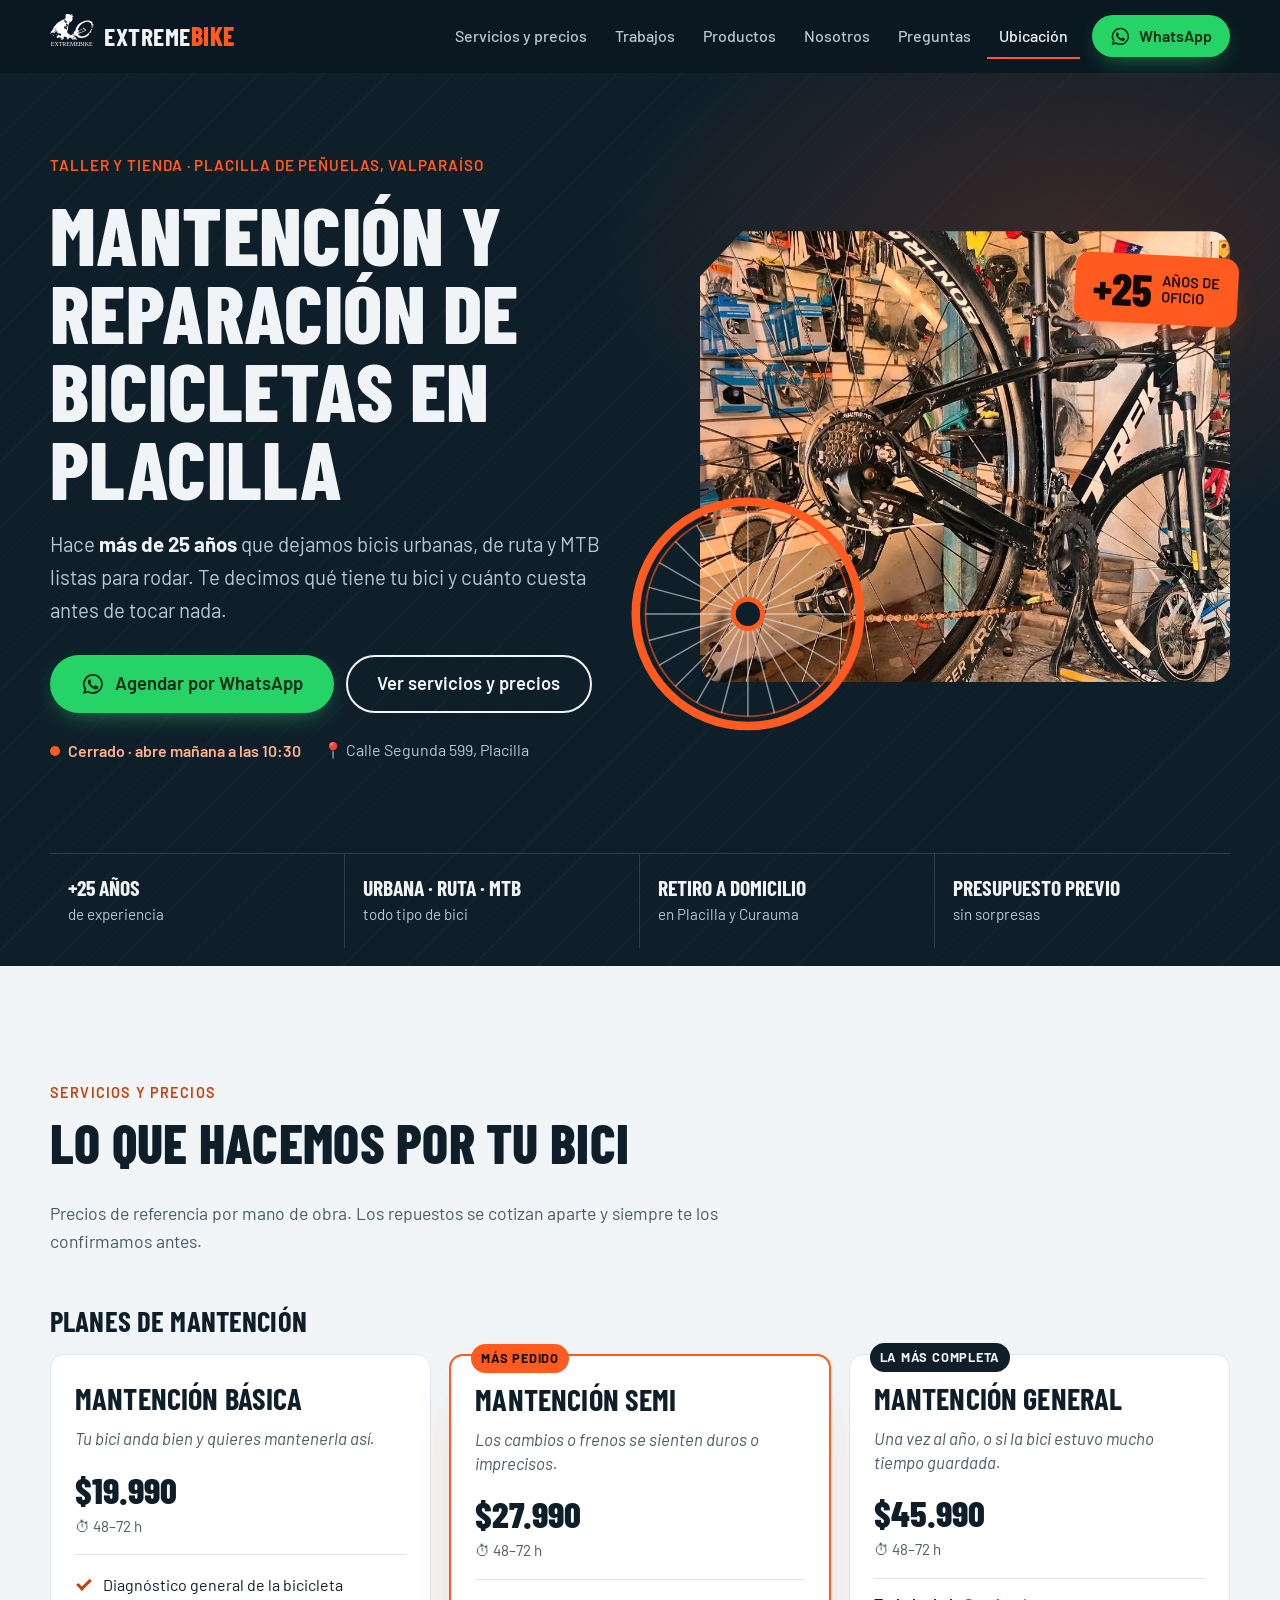
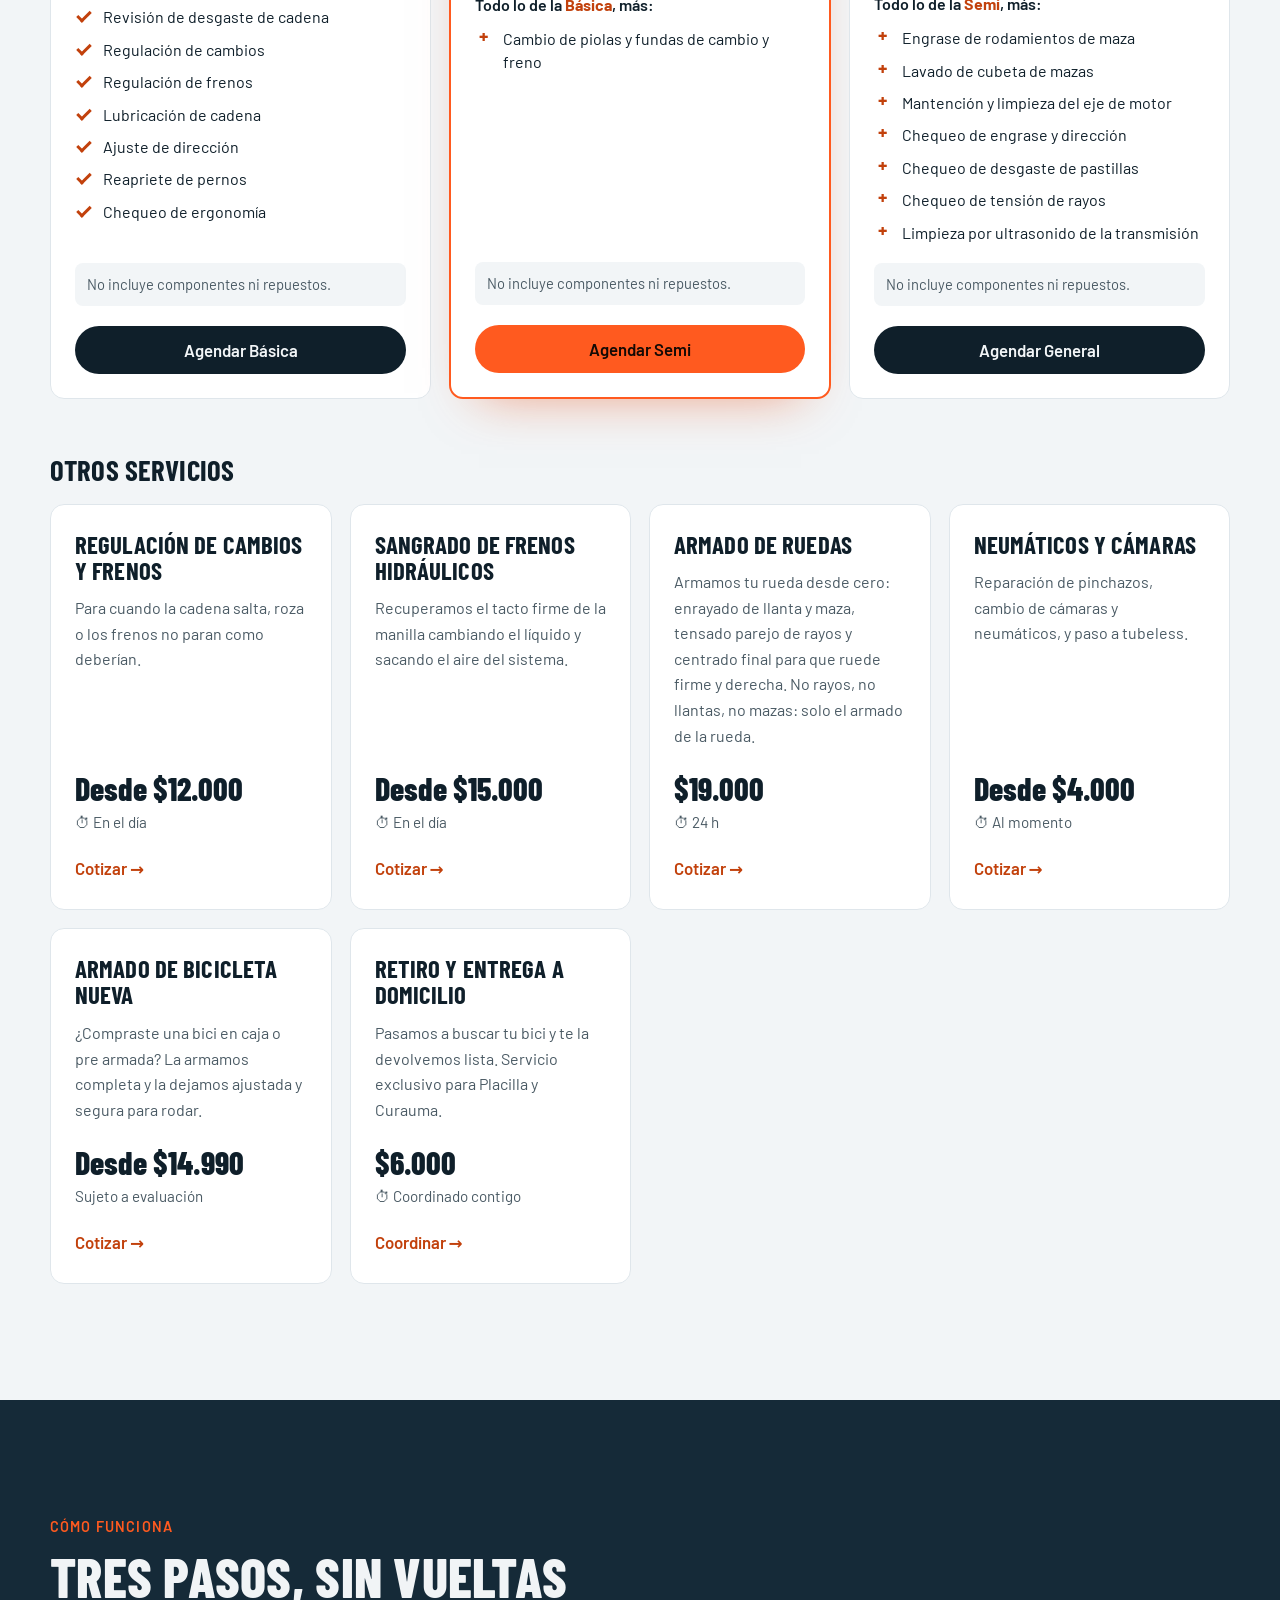
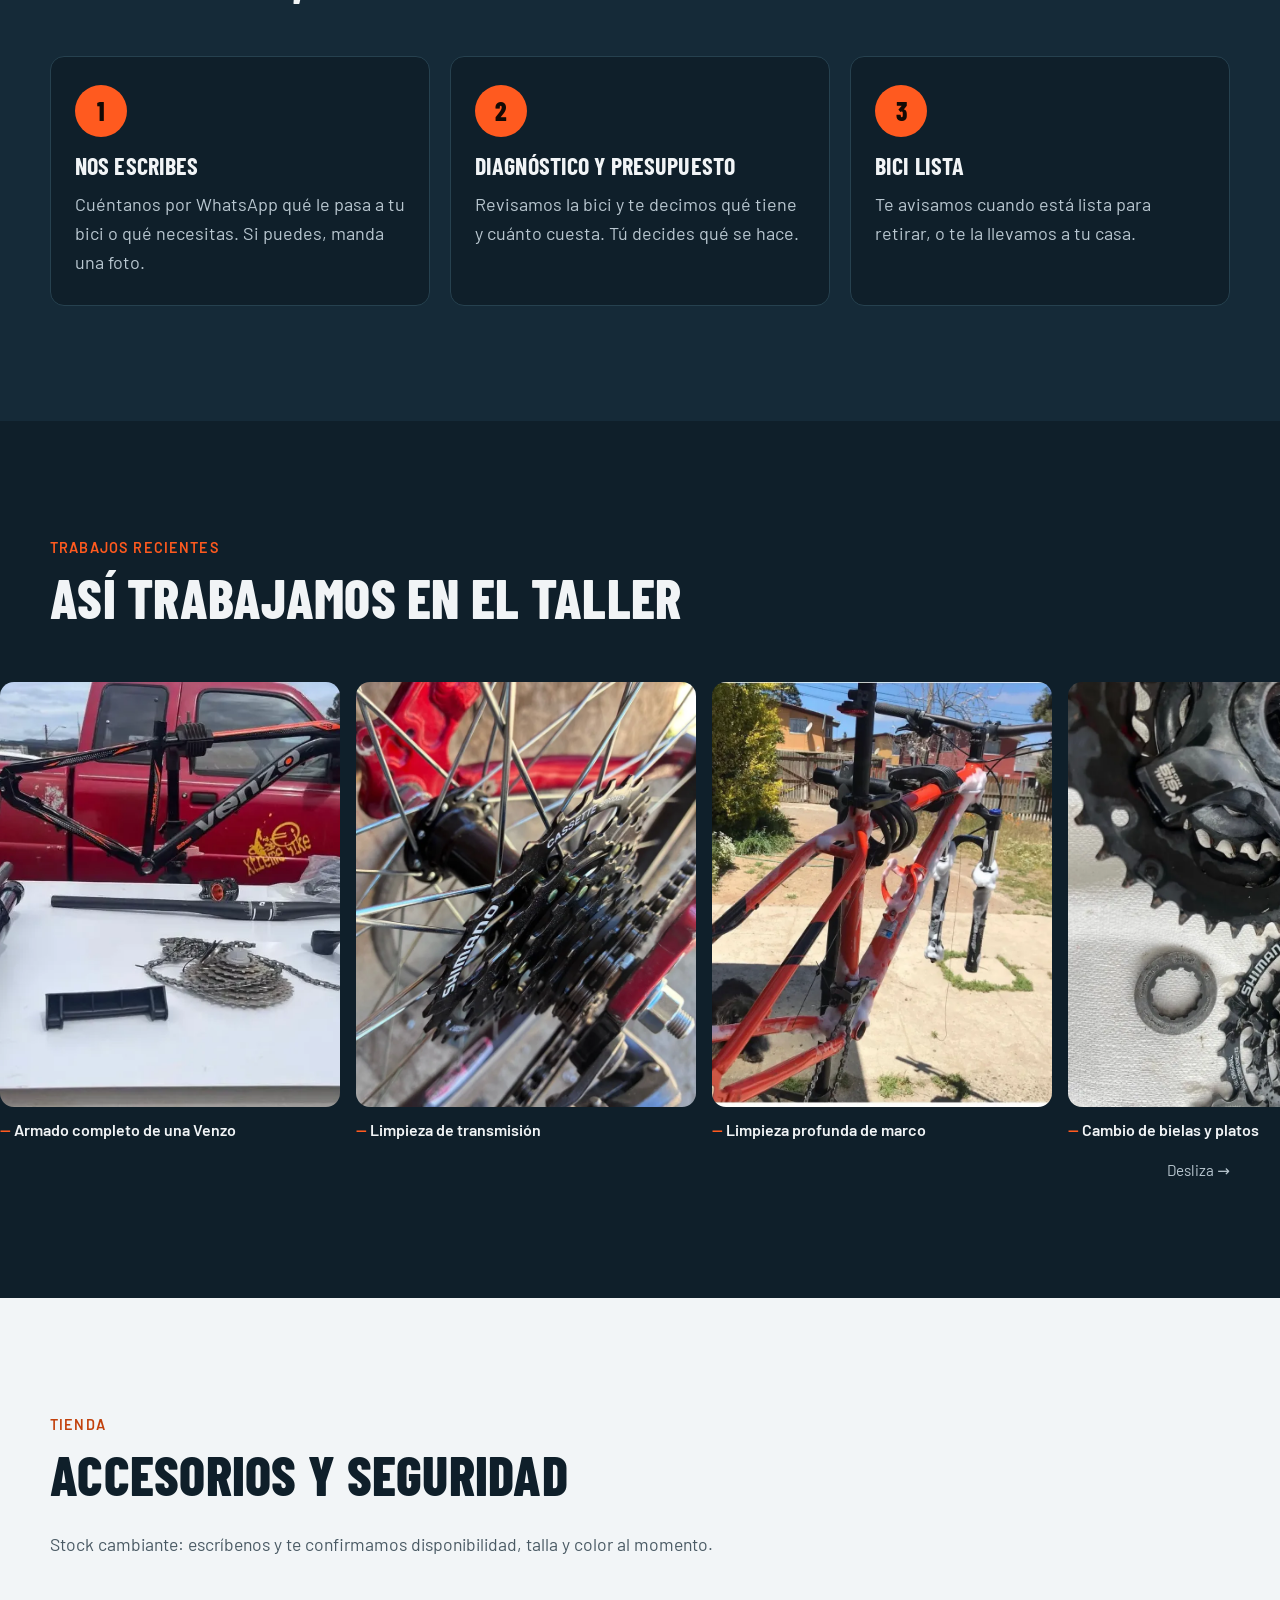
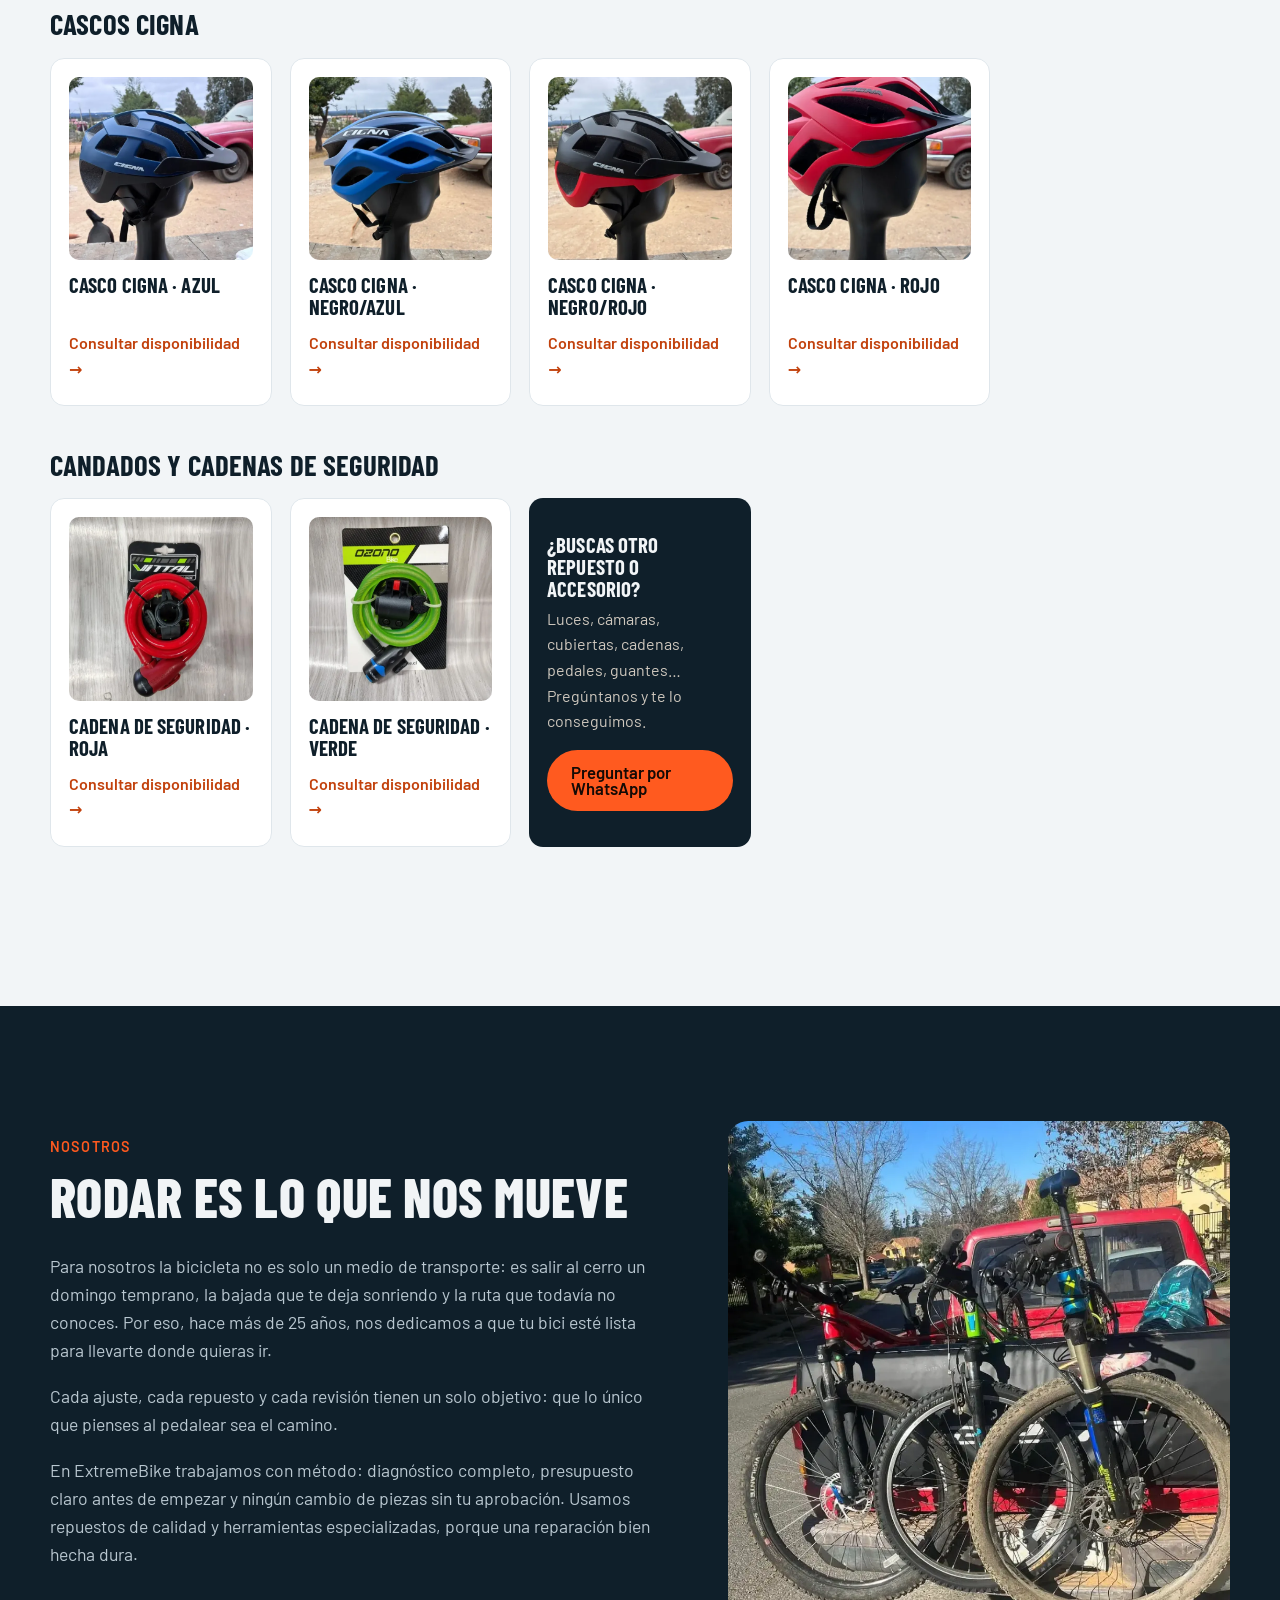
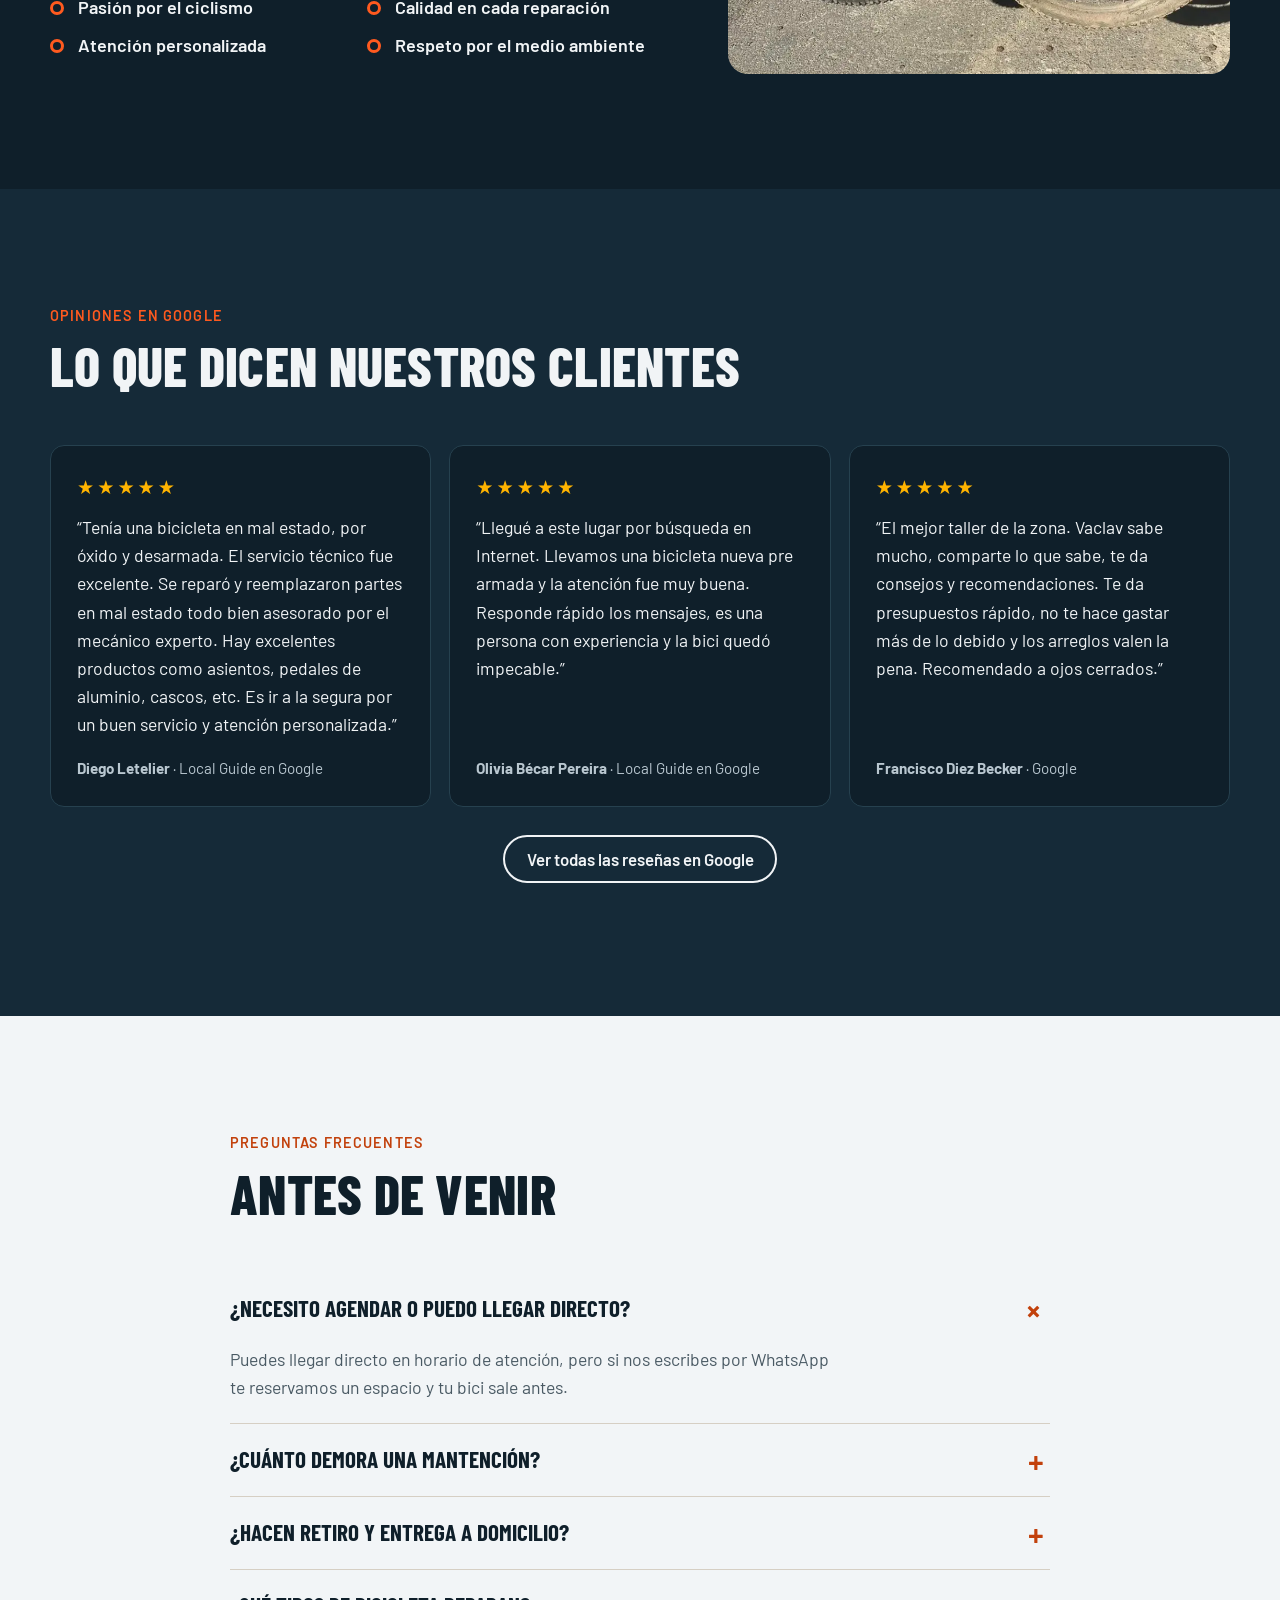
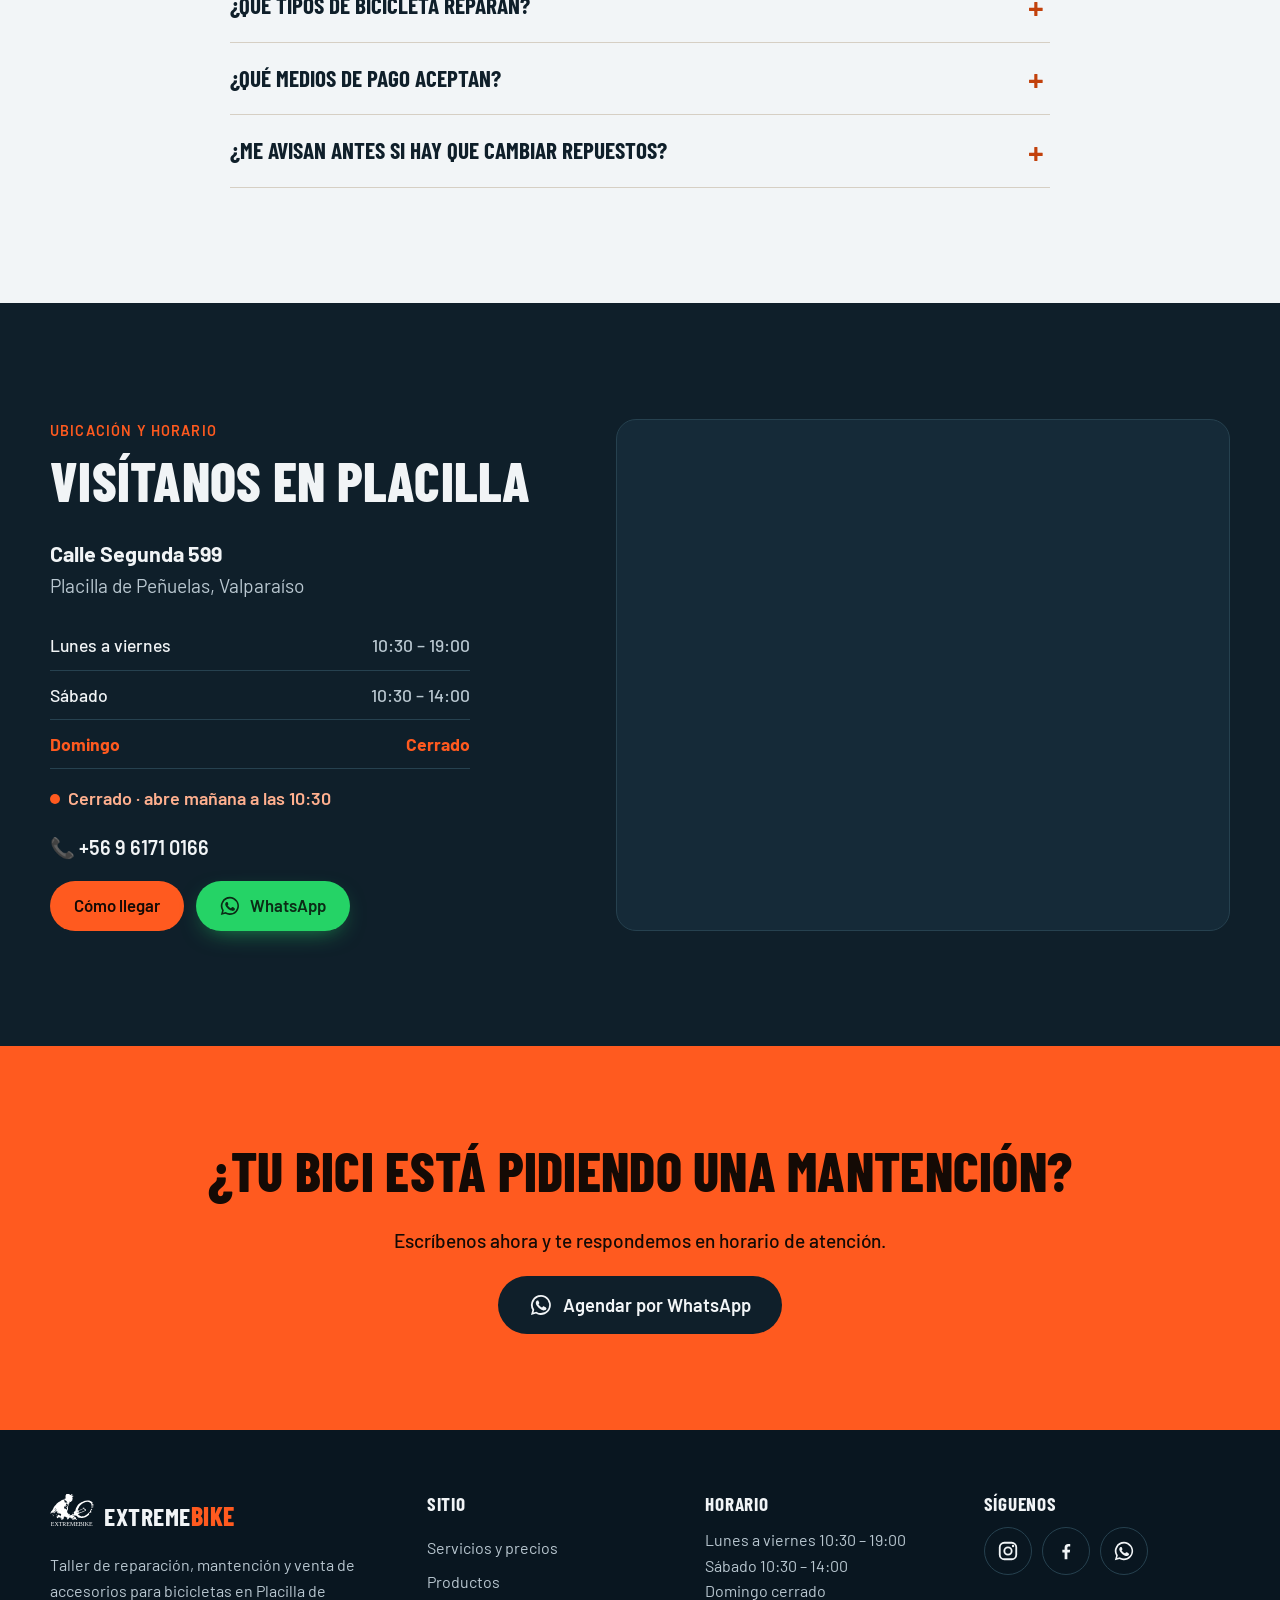
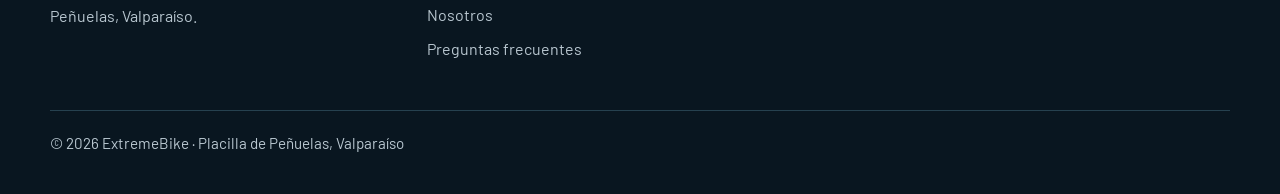
==== commit 3fe1583a: "few changes" ====
--- a/index.html
+++ b/index.html
@@ -1,504 +1,1121 @@
 <!doctype html>
 <html lang="es-CL">
-<head>
-  <meta charset="utf-8">
-  <meta name="viewport" content="width=device-width, initial-scale=1">
-  <title>Taller de bicicletas en Placilla, Valparaíso | ExtremeBike</title>
-  <meta name="description" content="Mantención y reparación de bicicletas urbanas, de ruta y MTB en Placilla de Peñuelas, Valparaíso. Más de 25 años de experiencia, repuestos de calidad y retiro a domicilio. Agenda por WhatsApp.">
-  <link rel="canonical" href="https://extremebike.cl/">
-  <meta name="theme-color" content="#0f1f2a">
-
-  <!-- Open Graph: así se ve el enlace al compartirlo en WhatsApp / Facebook -->
-  <meta property="og:type" content="website">
-  <meta property="og:locale" content="es_CL">
-  <meta property="og:site_name" content="ExtremeBike">
-  <meta property="og:title" content="ExtremeBike · Taller de bicicletas en Placilla">
-  <meta property="og:description" content="Más de 25 años reparando bicis urbanas, de ruta y MTB. Agenda tu mantención por WhatsApp.">
-  <meta property="og:url" content="https://extremebike.cl/">
-  <meta property="og:image" content="https://extremebike.cl/assets/og-image.jpg">
-  <meta property="og:image:type" content="image/jpeg">
-  <meta property="og:image:width" content="1200">
-  <meta property="og:image:height" content="630">
-  <meta property="og:image:alt" content="ExtremeBike: mantención y reparación de bicicletas en Placilla">
-  <meta name="twitter:card" content="summary_large_image">
-  <meta name="twitter:image" content="https://extremebike.cl/assets/og-image.jpg">
-
-  <link rel="icon" href="assets/favicon.svg?v=20261022" type="image/svg+xml">
-  <link rel="apple-touch-icon" href="apple-touch-icon.png?v=20261022">
-  <link rel="preconnect" href="https://fonts.googleapis.com">
-  <link rel="preconnect" href="https://fonts.gstatic.com" crossorigin>
-  <link href="https://fonts.googleapis.com/css2?family=Barlow+Condensed:wght@600;700;800&family=Barlow:wght@400;500;600&display=swap" rel="stylesheet">
-  <link rel="stylesheet" href="styles.css?v=20261022h">
-  <script>document.documentElement.classList.add('js');</script>
-
-  <script type="application/ld+json">
-  {
-    "@context": "https://schema.org",
-    "@type": "BicycleStore",
-    "name": "ExtremeBike",
-    "description": "Taller de reparación y mantención de bicicletas y venta de accesorios en Placilla de Peñuelas, Valparaíso.",
-    "url": "https://extremebike.cl/",
-    "image": "https://extremebike.cl/assets/og-image.jpg",
-    "logo": "https://extremebike.cl/assets/img/logo.svg",
-    "telephone": "+56961710166",
-    "priceRange": "$$",
-    "address": {
-      "@type": "PostalAddress",
-      "streetAddress": "Calle Segunda 599",
-      "addressLocality": "Placilla de Peñuelas",
-      "addressRegion": "Valparaíso",
-      "addressCountry": "CL"
-    },
-    "geo": { "@type": "GeoCoordinates", "latitude": -33.1093706, "longitude": -71.5729306 },
-    "openingHoursSpecification": [
-      { "@type": "OpeningHoursSpecification", "dayOfWeek": ["Monday","Tuesday","Wednesday","Thursday","Friday"], "opens": "10:30", "closes": "19:00" },
-      { "@type": "OpeningHoursSpecification", "dayOfWeek": "Saturday", "opens": "10:30", "closes": "14:00" }
-    ],
-    "sameAs": [
-      "https://www.instagram.com/extreme.bike.placilla/",
-      "https://www.facebook.com/share/19km5om5Rs/"
-    ]
-  }
-  </script>
-  <script type="application/ld+json">
-  {
-    "@context": "https://schema.org",
-    "@type": "FAQPage",
-    "mainEntity": [
-      { "@type": "Question", "name": "¿Necesito agendar o puedo llegar directo?", "acceptedAnswer": { "@type": "Answer", "text": "Puedes llegar directo en horario de atención, pero si nos escribes por WhatsApp te reservamos un espacio y tu bici sale antes." } },
-      { "@type": "Question", "name": "¿Cuánto demora una mantención?", "acceptedAnswer": { "@type": "Answer", "text": "Las mantenciones (Básica, Semi y General) están listas en 48 a 72 horas. Si la necesitas antes, avísanos por WhatsApp y vemos si podemos adelantarla." } },
-      { "@type": "Question", "name": "¿Hacen retiro y entrega a domicilio?", "acceptedAnswer": { "@type": "Answer", "text": "Sí. El retiro y entrega tiene un valor de $6.000 y es exclusivo para Placilla y Curauma. Escríbenos por WhatsApp con tu dirección y coordinamos el horario." } },
-      { "@type": "Question", "name": "¿Qué tipos de bicicleta reparan?", "acceptedAnswer": { "@type": "Answer", "text": "Urbanas, de ruta, MTB, infantiles y bicicletas de paseo. También armamos bicicletas desde cero con piezas que elijas." } },
-      { "@type": "Question", "name": "¿Qué medios de pago aceptan?", "acceptedAnswer": { "@type": "Answer", "text": "Tarjeta, efectivo y transferencia." } },
-      { "@type": "Question", "name": "¿Me avisan antes si hay que cambiar repuestos?", "acceptedAnswer": { "@type": "Answer", "text": "Siempre. Primero hacemos el diagnóstico, te contamos qué encontramos y cuánto cuesta. No cambiamos ninguna pieza sin tu aprobación." } }
-    ]
-  }
-  </script>
-</head>
-<body>
-  <a class="skip" href="#contenido">Saltar al contenido</a>
-
-  <!-- ============ HEADER ============ -->
-  <header class="site-header" id="top">
-    <div class="wrap header-inner">
-      <a class="brand" href="#top" aria-label="ExtremeBike, ir al inicio">
-        <img src="assets/img/logo.svg" alt="" width="44" height="44">
-        <span>Extreme<b>Bike</b></span>
-      </a>
-
-      <button class="nav-toggle" aria-expanded="false" aria-controls="menu" aria-label="Abrir menú">
-        <span></span><span></span><span></span>
-      </button>
-
-      <nav class="nav" id="menu" aria-label="Principal">
-        <a href="#servicios">Servicios y precios</a>
-        <a href="#trabajos">Trabajos</a>
-        <a href="#productos">Productos</a>
-        <a href="#nosotros">Nosotros</a>
-        <a href="#preguntas">Preguntas</a>
-        <a href="#ubicacion">Ubicación</a>
-        <a class="btn btn-wa btn-sm" href="https://wa.me/56961710166?text=Hola%20ExtremeBike%2C%20quiero%20agendar%20una%20mantenci%C3%B3n" target="_blank" rel="noopener">
-          <svg aria-hidden="true" viewBox="0 0 24 24"><use href="#i-wa"/></svg> WhatsApp
+  <head>
+    <meta charset="utf-8" />
+    <meta name="viewport" content="width=device-width, initial-scale=1" />
+    <title>Taller de bicicletas en Placilla, Valparaíso | ExtremeBike</title>
+    <meta
+      name="description"
+      content="Mantención y reparación de bicicletas urbanas, de ruta y MTB en Placilla de Peñuelas, Valparaíso. Más de 25 años de experiencia, repuestos de calidad y retiro a domicilio. Agenda por WhatsApp."
+    />
+    <link rel="canonical" href="https://extremebike.cl/" />
+    <meta name="theme-color" content="#0f1f2a" />
+
+    <!-- Open Graph: así se ve el enlace al compartirlo en WhatsApp / Facebook -->
+    <meta property="og:type" content="website" />
+    <meta property="og:locale" content="es_CL" />
+    <meta property="og:site_name" content="ExtremeBike" />
+    <meta
+      property="og:title"
+      content="ExtremeBike · Taller de bicicletas en Placilla"
+    />
+    <meta
+      property="og:description"
+      content="Más de 25 años reparando bicis urbanas, de ruta y MTB. Agenda tu mantención por WhatsApp."
+    />
+    <meta property="og:url" content="https://extremebike.cl/" />
+    <meta
+      property="og:image"
+      content="https://extremebike.cl/assets/og-image.jpg"
+    />
+    <meta property="og:image:type" content="image/jpeg" />
+    <meta property="og:image:width" content="1200" />
+    <meta property="og:image:height" content="630" />
+    <meta
+      property="og:image:alt"
+      content="ExtremeBike: mantención y reparación de bicicletas en Placilla"
+    />
+    <meta name="twitter:card" content="summary_large_image" />
+    <meta
+      name="twitter:image"
+      content="https://extremebike.cl/assets/og-image.jpg"
+    />
+
+    <link
+      rel="icon"
+      href="assets/favicon.svg?v=20261022"
+      type="image/svg+xml"
+    />
+    <link rel="apple-touch-icon" href="apple-touch-icon.png?v=20261022" />
+    <link rel="preconnect" href="https://fonts.googleapis.com" />
+    <link rel="preconnect" href="https://fonts.gstatic.com" crossorigin />
+    <link
+      href="https://fonts.googleapis.com/css2?family=Barlow+Condensed:wght@600;700;800&family=Barlow:wght@400;500;600&display=swap"
+      rel="stylesheet"
+    />
+    <link rel="stylesheet" href="styles.css?v=20261022h" />
+    <script>
+      document.documentElement.classList.add("js");
+    </script>
+
+    <script type="application/ld+json">
+      {
+        "@context": "https://schema.org",
+        "@type": "BicycleStore",
+        "name": "ExtremeBike",
+        "description": "Taller de reparación y mantención de bicicletas y venta de accesorios en Placilla de Peñuelas, Valparaíso.",
+        "url": "https://extremebike.cl/",
+        "image": "https://extremebike.cl/assets/og-image.jpg",
+        "logo": "https://extremebike.cl/assets/img/logo.svg",
+        "telephone": "+56961710166",
+        "priceRange": "$$",
+        "address": {
+          "@type": "PostalAddress",
+          "streetAddress": "Calle Segunda 599",
+          "addressLocality": "Placilla de Peñuelas",
+          "addressRegion": "Valparaíso",
+          "addressCountry": "CL"
+        },
+        "geo": {
+          "@type": "GeoCoordinates",
+          "latitude": -33.1093706,
+          "longitude": -71.5729306
+        },
+        "openingHoursSpecification": [
+          {
+            "@type": "OpeningHoursSpecification",
+            "dayOfWeek": [
+              "Monday",
+              "Tuesday",
+              "Wednesday",
+              "Thursday",
+              "Friday"
+            ],
+            "opens": "10:30",
+            "closes": "19:00"
+          },
+          {
+            "@type": "OpeningHoursSpecification",
+            "dayOfWeek": "Saturday",
+            "opens": "10:30",
+            "closes": "14:00"
+          }
+        ],
+        "sameAs": [
+          "https://www.instagram.com/extreme.bike.placilla/",
+          "https://www.facebook.com/share/19km5om5Rs/"
+        ]
+      }
+    </script>
+    <script type="application/ld+json">
+      {
+        "@context": "https://schema.org",
+        "@type": "FAQPage",
+        "mainEntity": [
+          {
+            "@type": "Question",
+            "name": "¿Necesito agendar o puedo llegar directo?",
+            "acceptedAnswer": {
+              "@type": "Answer",
+              "text": "Puedes llegar directo en horario de atención, pero si nos escribes por WhatsApp te reservamos un espacio y tu bici sale antes."
+            }
+          },
+          {
+            "@type": "Question",
+            "name": "¿Cuánto demora una mantención?",
+            "acceptedAnswer": {
+              "@type": "Answer",
+              "text": "Las mantenciones (Básica, Semi y General) están listas en 48 a 72 horas. Si la necesitas antes, avísanos por WhatsApp y vemos si podemos adelantarla."
+            }
+          },
+          {
+            "@type": "Question",
+            "name": "¿Hacen retiro y entrega a domicilio?",
+            "acceptedAnswer": {
+              "@type": "Answer",
+              "text": "Sí. El retiro y entrega tiene un valor de $6.000 y es exclusivo para Placilla y Curauma. Escríbenos por WhatsApp con tu dirección y coordinamos el horario."
+            }
+          },
+          {
+            "@type": "Question",
+            "name": "¿Qué tipos de bicicleta reparan?",
+            "acceptedAnswer": {
+              "@type": "Answer",
+              "text": "Urbanas, de ruta, MTB, infantiles y bicicletas de paseo. También armamos bicicletas desde cero con piezas que elijas."
+            }
+          },
+          {
+            "@type": "Question",
+            "name": "¿Qué medios de pago aceptan?",
+            "acceptedAnswer": {
+              "@type": "Answer",
+              "text": "Tarjeta, efectivo y transferencia."
+            }
+          },
+          {
+            "@type": "Question",
+            "name": "¿Me avisan antes si hay que cambiar repuestos?",
+            "acceptedAnswer": {
+              "@type": "Answer",
+              "text": "Siempre. Primero hacemos el diagnóstico, te contamos qué encontramos y cuánto cuesta. No cambiamos ninguna pieza sin tu aprobación."
+            }
+          }
+        ]
+      }
+    </script>
+  </head>
+  <body>
+    <a class="skip" href="#contenido">Saltar al contenido</a>
+
+    <!-- ============ HEADER ============ -->
+    <header class="site-header" id="top">
+      <div class="wrap header-inner">
+        <a class="brand" href="#top" aria-label="ExtremeBike, ir al inicio">
+          <img src="assets/img/logo.svg" alt="" width="44" height="44" />
+          <span>Extreme<b>Bike</b></span>
         </a>
-      </nav>
+
+        <button
+          class="nav-toggle"
+          aria-expanded="false"
+          aria-controls="menu"
+          aria-label="Abrir menú"
+        >
+          <span></span><span></span><span></span>
+        </button>
+
+        <nav class="nav" id="menu" aria-label="Principal">
+          <a href="#servicios">Servicios y precios</a>
+          <a href="#trabajos">Trabajos</a>
+          <a href="#productos">Productos</a>
+          <a href="#nosotros">Nosotros</a>
+          <a href="#preguntas">Preguntas</a>
+          <a href="#ubicacion">Ubicación</a>
+          <a
+            class="btn btn-wa btn-sm"
+            href="https://wa.me/56961710166?text=Hola%20ExtremeBike%2C%20quiero%20agendar%20una%20mantenci%C3%B3n"
+            target="_blank"
+            rel="noopener"
+          >
+            <svg aria-hidden="true" viewBox="0 0 24 24">
+              <use href="#i-wa" />
+            </svg>
+            WhatsApp
+          </a>
+        </nav>
+      </div>
+    </header>
+
+    <main id="contenido">
+      <!-- ============ HERO ============ -->
+      <section class="hero">
+        <div class="wrap hero-grid">
+          <div class="hero-copy">
+            <p class="eyebrow">
+              Taller y tienda · Placilla de Peñuelas, Valparaíso
+            </p>
+            <h1>Mantención y reparación de bicicletas en Placilla</h1>
+            <p class="lead">
+              Hace <strong>más de 25 años</strong> que dejamos bicis urbanas, de
+              ruta y MTB listas para rodar. Te decimos qué tiene tu bici y
+              cuánto cuesta antes de tocar nada.
+            </p>
+
+            <div class="hero-ctas">
+              <a
+                class="btn btn-wa btn-lg"
+                href="https://wa.me/56961710166?text=Hola%20ExtremeBike%2C%20quiero%20agendar%20una%20mantenci%C3%B3n"
+                target="_blank"
+                rel="noopener"
+              >
+                <svg aria-hidden="true" viewBox="0 0 24 24">
+                  <use href="#i-wa" />
+                </svg>
+                Agendar por WhatsApp
+              </a>
+              <a class="btn btn-ghost btn-lg" href="#servicios"
+                >Ver servicios y precios</a
+              >
+            </div>
+
+            <ul class="hero-facts">
+              <li>
+                <span class="status" data-open-status
+                  >Horario: L–V 10:30–19:00 · Sáb 10:30–14:00</span
+                >
+              </li>
+              <li>📍 Calle Segunda 599, Placilla</li>
+            </ul>
+          </div>
+
+          <div class="hero-visual">
+            <figure class="hero-photo">
+              <img
+                src="assets/img/revision-taller.webp"
+                alt="Bicicleta en revisión en el taller ExtremeBike"
+                width="1028"
+                height="764"
+                fetchpriority="high"
+              />
+            </figure>
+            <svg class="wheel" viewBox="-100 -100 200 200" aria-hidden="true">
+              <circle r="92" class="rim" />
+              <circle r="84" class="rim-in" />
+              <g class="spokes">
+                <line x1="0" y1="-84" x2="0" y2="84" />
+                <line x1="0" y1="-84" x2="0" y2="84" transform="rotate(15)" />
+                <line x1="0" y1="-84" x2="0" y2="84" transform="rotate(30)" />
+                <line x1="0" y1="-84" x2="0" y2="84" transform="rotate(45)" />
+                <line x1="0" y1="-84" x2="0" y2="84" transform="rotate(60)" />
+                <line x1="0" y1="-84" x2="0" y2="84" transform="rotate(75)" />
+                <line x1="0" y1="-84" x2="0" y2="84" transform="rotate(90)" />
+                <line x1="0" y1="-84" x2="0" y2="84" transform="rotate(105)" />
+                <line x1="0" y1="-84" x2="0" y2="84" transform="rotate(120)" />
+                <line x1="0" y1="-84" x2="0" y2="84" transform="rotate(135)" />
+                <line x1="0" y1="-84" x2="0" y2="84" transform="rotate(150)" />
+                <line x1="0" y1="-84" x2="0" y2="84" transform="rotate(165)" />
+              </g>
+              <circle r="12" class="hub" />
+            </svg>
+            <div class="badge-years" aria-hidden="true">
+              <b>+25</b><span>años de<br />oficio</span>
+            </div>
+          </div>
+        </div>
+
+        <ul class="trust wrap" aria-label="Por qué elegirnos">
+          <li><b>+25 años</b><span>de experiencia</span></li>
+          <li><b>Urbana · Ruta · MTB</b><span>todo tipo de bici</span></li>
+          <li><b>Retiro a domicilio</b><span>en Placilla y Curauma</span></li>
+          <li><b>Presupuesto previo</b><span>sin sorpresas</span></li>
+        </ul>
+      </section>
+
+      <!-- ============ SERVICIOS ============ -->
+      <section class="section light" id="servicios">
+        <div class="wrap">
+          <header class="section-head reveal">
+            <p class="kicker">Servicios y precios</p>
+            <h2>Lo que hacemos por tu bici</h2>
+            <p>
+              Precios de referencia por mano de obra. Los repuestos se cotizan
+              aparte y siempre te los confirmamos antes.
+            </p>
+          </header>
+
+          <!-- Planes de mantención -->
+          <h3 class="cat-title reveal">Planes de mantención</h3>
+          <div class="plans">
+            <article class="plan reveal">
+              <h4>Mantención Básica</h4>
+              <p class="for">Tu bici anda bien y quieres mantenerla así.</p>
+              <p class="price">$19.990</p>
+              <p class="time">⏱ 48–72 h</p>
+              <ul class="check">
+                <li>Diagnóstico general de la bicicleta</li>
+                <li>Revisión de desgaste de cadena</li>
+                <li>Regulación de cambios</li>
+                <li>Regulación de frenos</li>
+                <li>Lubricación de cadena</li>
+                <li>Ajuste de dirección</li>
+                <li>Reapriete de pernos</li>
+                <li>Chequeo de ergonomía</li>
+              </ul>
+              <p class="excl">No incluye componentes ni repuestos.</p>
+              <a
+                class="btn btn-dark"
+                href="https://wa.me/56961710166?text=Hola%2C%20quiero%20agendar%20una%20Mantenci%C3%B3n%20B%C3%A1sica"
+                target="_blank"
+                rel="noopener"
+                >Agendar Básica</a
+              >
+            </article>
+
+            <article class="plan plan-featured reveal">
+              <span class="tag">Más pedido</span>
+              <h4>Mantención Semi</h4>
+              <p class="for">
+                Los cambios o frenos se sienten duros o imprecisos.
+              </p>
+              <p class="price">$27.990</p>
+              <p class="time">⏱ 48–72 h</p>
+              <p class="includes">Todo lo de la <b>Básica</b>, más:</p>
+              <ul class="check plus">
+                <li>Cambio de piolas y fundas de cambio y freno</li>
+              </ul>
+              <p class="excl">No incluye componentes ni repuestos.</p>
+              <a
+                class="btn btn-orange"
+                href="https://wa.me/56961710166?text=Hola%2C%20quiero%20agendar%20una%20Mantenci%C3%B3n%20Semi"
+                target="_blank"
+                rel="noopener"
+                >Agendar Semi</a
+              >
+            </article>
+
+            <article class="plan reveal">
+              <span class="tag tag-dark">La más completa</span>
+              <h4>Mantención General</h4>
+              <p class="for">
+                Una vez al año, o si la bici estuvo mucho tiempo guardada.
+              </p>
+              <p class="price">$45.990</p>
+              <p class="time">⏱ 48–72 h</p>
+              <p class="includes">Todo lo de la <b>Semi</b>, más:</p>
+              <ul class="check plus">
+                <li>Engrase de rodamientos de maza</li>
+                <li>Lavado de cubeta de mazas</li>
+                <li>Mantención y limpieza del eje de motor</li>
+                <li>Chequeo de engrase y dirección</li>
+                <li>Chequeo de desgaste de pastillas</li>
+                <li>Chequeo de tensión de rayos</li>
+                <li>Limpieza por ultrasonido de la transmisión</li>
+              </ul>
+              <p class="excl">No incluye componentes ni repuestos.</p>
+              <a
+                class="btn btn-dark"
+                href="https://wa.me/56961710166?text=Hola%2C%20quiero%20agendar%20una%20Mantenci%C3%B3n%20General"
+                target="_blank"
+                rel="noopener"
+                >Agendar General</a
+              >
+            </article>
+          </div>
+
+          <h3 class="cat-title reveal">Otros servicios</h3>
+          <div class="services">
+            <article class="service reveal">
+              <h4>Regulación de cambios y frenos</h4>
+              <p>
+                Para cuando la cadena salta, roza o los frenos no paran como
+                deberían.
+              </p>
+              <p class="price">Desde $12.000</p>
+              <p class="time">⏱ En el día</p>
+              <a
+                class="link-wa"
+                href="https://wa.me/56961710166?text=Hola%2C%20quiero%20cotizar%20regulaci%C3%B3n%20de%20cambios%20y%20frenos"
+                target="_blank"
+                rel="noopener"
+                >Cotizar →</a
+              >
+            </article>
+
+            <article class="service reveal">
+              <h4>Sangrado de frenos hidráulicos</h4>
+              <p>
+                Recuperamos el tacto firme de la manilla cambiando el líquido y
+                sacando el aire del sistema.
+              </p>
+              <p class="price">Desde $15.000</p>
+              <p class="time">⏱ En el día</p>
+              <a
+                class="link-wa"
+                href="https://wa.me/56961710166?text=Hola%2C%20quiero%20cotizar%20sangrado%20de%20frenos"
+                target="_blank"
+                rel="noopener"
+                >Cotizar →</a
+              >
+            </article>
+
+            <article class="service reveal">
+              <h4>Armado de ruedas</h4>
+              <p>
+                Armamos tu rueda desde cero: enrayado de llanta y maza, tensado
+                parejo de rayos y centrado final para que ruede firme y derecha.
+                No rayos, no llantas, no mazas: solo el armado de la rueda.
+              </p>
+              <p class="price">$19.000</p>
+              <p class="time">⏱ 24 h</p>
+              <a
+                class="link-wa"
+                href="https://wa.me/56961710166?text=Hola%2C%20quiero%20cotizar%20centrado%20de%20ruedas"
+                target="_blank"
+                rel="noopener"
+                >Cotizar →</a
+              >
+            </article>
+
+            <article class="service reveal">
+              <h4>Neumáticos y cámaras</h4>
+              <p>
+                Reparación de pinchazos, cambio de cámaras y neumáticos, y paso
+                a tubeless.
+              </p>
+              <p class="price">Desde $4.000</p>
+              <p class="time">⏱ Al momento</p>
+              <a
+                class="link-wa"
+                href="https://wa.me/56961710166?text=Hola%2C%20necesito%20cambiar%20neum%C3%A1tico%20o%20c%C3%A1mara"
+                target="_blank"
+                rel="noopener"
+                >Cotizar →</a
+              >
+            </article>
+
+            <article class="service reveal">
+              <h4>Armado de bicicleta nueva</h4>
+              <p>
+                ¿Compraste una bici en caja o pre armada? La armamos completa y
+                la dejamos ajustada y segura para rodar.
+              </p>
+              <p class="price">Desde $14.990</p>
+              <p class="time">Sujeto a evaluación</p>
+              <a
+                class="link-wa"
+                href="https://wa.me/56961710166?text=Hola%2C%20quiero%20cotizar%20el%20armado%20de%20una%20bicicleta%20nueva"
+                target="_blank"
+                rel="noopener"
+                >Cotizar →</a
+              >
+            </article>
+            <!--  
+            <article class="service reveal">
+              <h4>Armado desde cero</h4>
+              <p>
+                Elige marco y componentes: armamos tu bici completa y la dejamos
+                ajustada para ti.
+              </p>
+              <p class="price">Desde $49.990</p>
+              <p class="time">⏱ 3–5 días</p>
+              <a
+                class="link-wa"
+                href="https://wa.me/56961710166?text=Hola%2C%20quiero%20armar%20una%20bicicleta%20desde%20cero"
+                target="_blank"
+                rel="noopener"
+                >Cotizar →</a
+              >
+            </article>
+            -->
+            <article class="service reveal">
+              <h4>Retiro y entrega a domicilio</h4>
+              <p>
+                Pasamos a buscar tu bici y te la devolvemos lista. Servicio
+                exclusivo para Placilla y Curauma.
+              </p>
+              <p class="price"><span>$6.000</span></p>
+              <p class="time">⏱ Coordinado contigo</p>
+              <a
+                class="link-wa"
+                href="https://wa.me/56961710166?text=Hola%2C%20quiero%20coordinar%20retiro%20de%20mi%20bicicleta"
+                target="_blank"
+                rel="noopener"
+                >Coordinar →</a
+              >
+            </article>
+          </div>
+        </div>
+      </section>
+
+      <!-- ============ CÓMO FUNCIONA ============ -->
+      <section class="section steps-sec">
+        <div class="wrap">
+          <header class="section-head reveal">
+            <p class="kicker">Cómo funciona</p>
+            <h2>Tres pasos, sin vueltas</h2>
+          </header>
+          <ol class="steps">
+            <li class="reveal">
+              <b>1</b>
+              <h3>Nos escribes</h3>
+              <p>
+                Cuéntanos por WhatsApp qué le pasa a tu bici o qué necesitas. Si
+                puedes, manda una foto.
+              </p>
+            </li>
+            <li class="reveal">
+              <b>2</b>
+              <h3>Diagnóstico y presupuesto</h3>
+              <p>
+                Revisamos la bici y te decimos qué tiene y cuánto cuesta. Tú
+                decides qué se hace.
+              </p>
+            </li>
+            <li class="reveal">
+              <b>3</b>
+              <h3>Bici lista</h3>
+              <p>
+                Te avisamos cuando está lista para retirar, o te la llevamos a
+                tu casa.
+              </p>
+            </li>
+          </ol>
+        </div>
+      </section>
+
+      <!-- ============ TRABAJOS ============ -->
+      <section class="section" id="trabajos">
+        <div class="wrap">
+          <header class="section-head reveal">
+            <p class="kicker">Trabajos recientes</p>
+            <h2>Así trabajamos en el taller</h2>
+          </header>
+        </div>
+        <div
+          class="gallery"
+          tabindex="0"
+          aria-label="Galería de trabajos, desliza para ver más"
+        >
+          <figure>
+            <img
+              src="assets/img/reparacion-marco-venzo.webp"
+              alt="Marco Venzo desarmado con sus componentes listos para el armado"
+              loading="lazy"
+              width="1170"
+              height="855"
+            />
+            <figcaption>Armado completo de una Venzo</figcaption>
+          </figure>
+          <figure>
+            <img
+              src="assets/img/cassette-shimano.webp"
+              alt="Cassette Shimano limpio y lubricado tras una mantención"
+              loading="lazy"
+              width="774"
+              height="1014"
+            />
+            <figcaption>Limpieza de transmisión</figcaption>
+          </figure>
+          <figure>
+            <img
+              src="assets/img/limpieza-marco.webp"
+              alt="Marco de bicicleta durante una limpieza profunda"
+              loading="lazy"
+              width="953"
+              height="1182"
+            />
+            <figcaption>Limpieza profunda de marco</figcaption>
+          </figure>
+          <figure>
+            <img
+              src="assets/img/biela-shimano.webp"
+              alt="Bielas y platos Shimano revisados en el taller"
+              loading="lazy"
+              width="1170"
+              height="1445"
+            />
+            <figcaption>Cambio de bielas y platos</figcaption>
+          </figure>
+          <figure>
+            <img
+              src="assets/img/neumaticos.webp"
+              alt="Neumáticos de bicicleta de montaña listos para instalar"
+              loading="lazy"
+              width="1006"
+              height="780"
+            />
+            <figcaption>Neumáticos para MTB</figcaption>
+          </figure>
+          <figure>
+            <img
+              src="assets/img/retiro-bicicletas.webp"
+              alt="Bicicletas cargadas para retiro y entrega a domicilio"
+              loading="lazy"
+              width="1170"
+              height="1359"
+            />
+            <figcaption>Retiro y entrega a domicilio</figcaption>
+          </figure>
+          <figure>
+            <img
+              src="assets/img/cassette-eclipse.webp"
+              alt="Cassette de bicicleta nuevo antes de su instalación"
+              loading="lazy"
+              width="1024"
+              height="768"
+            />
+            <figcaption>Cambio de cassette</figcaption>
+          </figure>
+          <figure>
+            <img
+              src="assets/img/marco-venzo.webp"
+              alt="Marco Venzo terminado tras su reparación"
+              loading="lazy"
+              width="1038"
+              height="757"
+            />
+            <figcaption>Marco listo para rodar</figcaption>
+          </figure>
+        </div>
+        <div class="wrap gallery-hint"><span>Desliza →</span></div>
+      </section>
+
+      <!-- ============ PRODUCTOS ============ -->
+      <!-- EDITAR: agrega precios si quieres mostrarlos; hoy se consulta disponibilidad por WhatsApp -->
+      <section class="section light" id="productos">
+        <div class="wrap">
+          <header class="section-head reveal">
+            <p class="kicker">Tienda</p>
+            <h2>Accesorios y seguridad</h2>
+            <p>
+              Stock cambiante: escríbenos y te confirmamos disponibilidad, talla
+              y color al momento.
+            </p>
+          </header>
+
+          <h3 class="cat-title reveal">Cascos Cigna</h3>
+          <div class="products">
+            <article class="product reveal">
+              <img
+                src="assets/img/casco-cigna-azul.webp"
+                alt="Casco de bicicleta Cigna color azul"
+                loading="lazy"
+              />
+              <h4>Casco Cigna · Azul</h4>
+              <a
+                class="link-wa"
+                href="https://wa.me/56961710166?text=Hola%2C%20%C2%BFtienen%20el%20casco%20Cigna%20azul%3F"
+                target="_blank"
+                rel="noopener"
+                >Consultar disponibilidad →</a
+              >
+            </article>
+            <article class="product reveal">
+              <img
+                src="assets/img/casco-cigna-negro-azul.webp"
+                alt="Casco de bicicleta Cigna negro con azul"
+                loading="lazy"
+              />
+              <h4>Casco Cigna · Negro/Azul</h4>
+              <a
+                class="link-wa"
+                href="https://wa.me/56961710166?text=Hola%2C%20%C2%BFtienen%20el%20casco%20Cigna%20negro%20con%20azul%3F"
+                target="_blank"
+                rel="noopener"
+                >Consultar disponibilidad →</a
+              >
+            </article>
+            <article class="product reveal">
+              <img
+                src="assets/img/casco-cigna-negro-rojo.webp"
+                alt="Casco de bicicleta Cigna negro con rojo"
+                loading="lazy"
+              />
+              <h4>Casco Cigna · Negro/Rojo</h4>
+              <a
+                class="link-wa"
+                href="https://wa.me/56961710166?text=Hola%2C%20%C2%BFtienen%20el%20casco%20Cigna%20negro%20con%20rojo%3F"
+                target="_blank"
+                rel="noopener"
+                >Consultar disponibilidad →</a
+              >
+            </article>
+            <article class="product reveal">
+              <img
+                src="assets/img/casco-cigna-rojo.webp"
+                alt="Casco de bicicleta Cigna color rojo"
+                loading="lazy"
+              />
+              <h4>Casco Cigna · Rojo</h4>
+              <a
+                class="link-wa"
+                href="https://wa.me/56961710166?text=Hola%2C%20%C2%BFtienen%20el%20casco%20Cigna%20rojo%3F"
+                target="_blank"
+                rel="noopener"
+                >Consultar disponibilidad →</a
+              >
+            </article>
+          </div>
+
+          <h3 class="cat-title reveal">Candados y cadenas de seguridad</h3>
+          <div class="products">
+            <article class="product reveal">
+              <img
+                src="assets/img/cadena-seguridad-rojo.webp"
+                alt="Cadena de seguridad para bicicleta color rojo"
+                loading="lazy"
+              />
+              <h4>Cadena de seguridad · Roja</h4>
+              <a
+                class="link-wa"
+                href="https://wa.me/56961710166?text=Hola%2C%20%C2%BFtienen%20la%20cadena%20de%20seguridad%20roja%3F"
+                target="_blank"
+                rel="noopener"
+                >Consultar disponibilidad →</a
+              >
+            </article>
+            <article class="product reveal">
+              <img
+                src="assets/img/cadena-seguridad-verde.webp"
+                alt="Cadena de seguridad para bicicleta color verde"
+                loading="lazy"
+              />
+              <h4>Cadena de seguridad · Verde</h4>
+              <a
+                class="link-wa"
+                href="https://wa.me/56961710166?text=Hola%2C%20%C2%BFtienen%20la%20cadena%20de%20seguridad%20verde%3F"
+                target="_blank"
+                rel="noopener"
+                >Consultar disponibilidad →</a
+              >
+            </article>
+            <article class="product product-more reveal">
+              <h4>¿Buscas otro repuesto o accesorio?</h4>
+              <p>
+                Luces, cámaras, cubiertas, cadenas, pedales, guantes…
+                Pregúntanos y te lo conseguimos.
+              </p>
+              <a
+                class="btn btn-dark"
+                href="https://wa.me/56961710166?text=Hola%2C%20estoy%20buscando%20un%20repuesto%3A%20"
+                target="_blank"
+                rel="noopener"
+                >Preguntar por WhatsApp</a
+              >
+            </article>
+          </div>
+        </div>
+      </section>
+
+      <!-- ============ NOSOTROS ============ -->
+      <section class="section about" id="nosotros">
+        <div class="wrap about-grid">
+          <div class="about-copy reveal">
+            <p class="kicker">Nosotros</p>
+            <h2>Rodar es lo que nos mueve</h2>
+            <p>
+              Para nosotros la bicicleta no es solo un medio de transporte: es
+              salir al cerro un domingo temprano, la bajada que te deja
+              sonriendo y la ruta que todavía no conoces. Por eso, hace más de
+              25 años, nos dedicamos a que tu bici esté lista para llevarte
+              donde quieras ir.
+            </p>
+            <p>
+              Cada ajuste, cada repuesto y cada revisión tienen un solo
+              objetivo: que lo único que pienses al pedalear sea el camino.
+            </p>
+            <p>
+              En ExtremeBike trabajamos con método: diagnóstico completo,
+              presupuesto claro antes de empezar y ningún cambio de piezas sin
+              tu aprobación. Usamos repuestos de calidad y herramientas
+              especializadas, porque una reparación bien hecha dura.
+            </p>
+            <ul class="values">
+              <li>Pasión por el ciclismo</li>
+              <li>Calidad en cada reparación</li>
+              <li>Atención personalizada</li>
+              <li>Respeto por el medio ambiente</li>
+            </ul>
+          </div>
+          <figure class="about-photo reveal">
+            <img
+              src="assets/img/retiro-bicicletas.webp"
+              alt="Bicicletas de clientes de ExtremeBike listas para entregar"
+              loading="lazy"
+              width="1170"
+              height="1359"
+            />
+          </figure>
+        </div>
+      </section>
+
+      <!-- ============ RESEÑAS ============ -->
+      <!-- Reseñas reales copiadas de Google -->
+      <section class="section reviews-sec">
+        <div class="wrap">
+          <header class="section-head reveal">
+            <p class="kicker">Opiniones en Google</p>
+            <h2>Lo que dicen nuestros clientes</h2>
+          </header>
+          <div class="reviews">
+            <blockquote class="review reveal">
+              <p class="stars" aria-label="5 de 5 estrellas">★★★★★</p>
+              <p>
+                “Tenía una bicicleta en mal estado, por óxido y desarmada. El
+                servicio técnico fue excelente. Se reparó y reemplazaron partes
+                en mal estado todo bien asesorado por el mecánico experto. Hay
+                excelentes productos como asientos, pedales de aluminio, cascos,
+                etc. Es ir a la segura por un buen servicio y atención
+                personalizada.”
+              </p>
+              <cite><b>Diego Letelier</b> · Local Guide en Google</cite>
+            </blockquote>
+            <blockquote class="review reveal">
+              <p class="stars" aria-label="5 de 5 estrellas">★★★★★</p>
+              <p>
+                “Llegué a este lugar por búsqueda en Internet. Llevamos una
+                bicicleta nueva pre armada y la atención fue muy buena. Responde
+                rápido los mensajes, es una persona con experiencia y la bici
+                quedó impecable.”
+              </p>
+              <cite><b>Olivia Bécar Pereira</b> · Local Guide en Google</cite>
+            </blockquote>
+            <blockquote class="review reveal">
+              <p class="stars" aria-label="5 de 5 estrellas">★★★★★</p>
+              <p>
+                “El mejor taller de la zona. Vaclav sabe mucho, comparte lo que
+                sabe, te da consejos y recomendaciones. Te da presupuestos
+                rápido, no te hace gastar más de lo debido y los arreglos valen
+                la pena. Recomendado a ojos cerrados.”
+              </p>
+              <cite><b>Francisco Diez Becker</b> · Google</cite>
+            </blockquote>
+          </div>
+          <p class="center reveal">
+            <a
+              class="btn btn-ghost"
+              href="https://www.google.com/maps/search/?api=1&amp;query=ExtremeBike%20Placilla"
+              target="_blank"
+              rel="noopener"
+              >Ver todas las reseñas en Google</a
+            >
+          </p>
+        </div>
+      </section>
+
+      <!-- ============ FAQ ============ -->
+      <!-- EDITAR: si cambias una respuesta aquí, cámbiala también en el bloque FAQPage del <head> -->
+      <section class="section light" id="preguntas">
+        <div class="wrap narrow">
+          <header class="section-head reveal">
+            <p class="kicker">Preguntas frecuentes</p>
+            <h2>Antes de venir</h2>
+          </header>
+          <div class="faq">
+            <details class="reveal" open>
+              <summary>¿Necesito agendar o puedo llegar directo?</summary>
+              <p>
+                Puedes llegar directo en horario de atención, pero si nos
+                escribes por WhatsApp te reservamos un espacio y tu bici sale
+                antes.
+              </p>
+            </details>
+            <details class="reveal">
+              <summary>¿Cuánto demora una mantención?</summary>
+              <p>
+                Las mantenciones (Básica, Semi y General) están listas en 48 a
+                72 horas. Si la necesitas antes, avísanos por WhatsApp y vemos
+                si podemos adelantarla.
+              </p>
+            </details>
+            <details class="reveal">
+              <summary>¿Hacen retiro y entrega a domicilio?</summary>
+              <p>
+                Sí. El retiro y entrega tiene un valor de $6.000 y es exclusivo
+                para Placilla y Curauma. Escríbenos por WhatsApp con tu
+                dirección y coordinamos el horario.
+              </p>
+            </details>
+            <details class="reveal">
+              <summary>¿Qué tipos de bicicleta reparan?</summary>
+              <p>Urbanas, de ruta, MTB, infantiles y bicicletas de paseo.</p>
+            </details>
+            <details class="reveal">
+              <summary>¿Qué medios de pago aceptan?</summary>
+              <p>Tarjeta, efectivo y transferencia.</p>
+            </details>
+            <details class="reveal">
+              <summary>¿Me avisan antes si hay que cambiar repuestos?</summary>
+              <p>
+                Siempre. Primero hacemos el diagnóstico, te contamos qué
+                encontramos y cuánto cuesta. No cambiamos ninguna pieza sin tu
+                aprobación.
+              </p>
+            </details>
+          </div>
+        </div>
+      </section>
+
+      <!-- ============ UBICACIÓN ============ -->
+      <section class="section location" id="ubicacion">
+        <div class="wrap loc-grid">
+          <div class="loc-info reveal">
+            <p class="kicker">Ubicación y horario</p>
+            <h2>Visítanos en Placilla</h2>
+            <address>
+              <strong>Calle Segunda 599</strong><br />
+              Placilla de Peñuelas, Valparaíso
+            </address>
+            <table class="hours">
+              <caption class="sr-only">
+                Horario de atención
+              </caption>
+              <tr data-days="1,2,3,4,5">
+                <th scope="row">Lunes a viernes</th>
+                <td>10:30 – 19:00</td>
+              </tr>
+              <tr data-days="6">
+                <th scope="row">Sábado</th>
+                <td>10:30 – 14:00</td>
+              </tr>
+              <tr data-days="0">
+                <th scope="row">Domingo</th>
+                <td>Cerrado</td>
+              </tr>
+            </table>
+            <p class="status-line">
+              <span class="status" data-open-status></span>
+            </p>
+            <p class="contact-lines">
+              <a href="tel:+56961710166">📞 +56 9 6171 0166</a>
+            </p>
+            <div class="loc-ctas">
+              <a
+                class="btn btn-orange"
+                href="https://www.google.com/maps/dir/?api=1&amp;destination=-33.1093706,-71.5729306"
+                target="_blank"
+                rel="noopener"
+                >Cómo llegar</a
+              >
+              <a
+                class="btn btn-wa"
+                href="https://wa.me/56961710166?text=Hola%20ExtremeBike%2C%20quiero%20agendar%20una%20mantenci%C3%B3n"
+                target="_blank"
+                rel="noopener"
+                ><svg aria-hidden="true" viewBox="0 0 24 24">
+                  <use href="#i-wa" />
+                </svg>
+                WhatsApp</a
+              >
+            </div>
+          </div>
+          <div class="map reveal">
+            <iframe
+              title="Mapa de ubicación de ExtremeBike en Placilla de Peñuelas"
+              src="https://www.google.com/maps?q=-33.1093706,-71.5729306&amp;z=16&amp;output=embed"
+              loading="lazy"
+              referrerpolicy="no-referrer-when-downgrade"
+            ></iframe>
+          </div>
+        </div>
+      </section>
+
+      <!-- ============ CTA FINAL ============ -->
+      <section class="final-cta">
+        <div class="wrap">
+          <h2>¿Tu bici está pidiendo una mantención?</h2>
+          <p>Escríbenos ahora y te respondemos en horario de atención.</p>
+          <a
+            class="btn btn-dark btn-lg"
+            href="https://wa.me/56961710166?text=Hola%20ExtremeBike%2C%20quiero%20agendar%20una%20mantenci%C3%B3n"
+            target="_blank"
+            rel="noopener"
+            ><svg aria-hidden="true" viewBox="0 0 24 24">
+              <use href="#i-wa" />
+            </svg>
+            Agendar por WhatsApp</a
+          >
+        </div>
+      </section>
+    </main>
+
+    <!-- ============ FOOTER ============ -->
+    <footer class="site-footer">
+      <div class="wrap footer-grid">
+        <div>
+          <a class="brand" href="#top"
+            ><img
+              src="assets/img/logo.svg"
+              alt=""
+              width="40"
+              height="40"
+            /><span>Extreme<b>Bike</b></span></a
+          >
+          <p>
+            Taller de reparación, mantención y venta de accesorios para
+            bicicletas en Placilla de Peñuelas, Valparaíso.
+          </p>
+        </div>
+        <nav aria-label="Pie de página">
+          <p class="foot-title">Sitio</p>
+          <a href="#servicios">Servicios y precios</a>
+          <a href="#productos">Productos</a>
+          <a href="#nosotros">Nosotros</a>
+          <a href="#preguntas">Preguntas frecuentes</a>
+        </nav>
+        <div>
+          <p class="foot-title">Horario</p>
+          <p>
+            Lunes a viernes 10:30 – 19:00<br />Sábado 10:30 – 14:00<br />Domingo
+            cerrado
+          </p>
+        </div>
+        <div>
+          <p class="foot-title">Síguenos</p>
+          <div class="socials">
+            <a
+              href="https://www.instagram.com/extreme.bike.placilla/"
+              target="_blank"
+              rel="noopener"
+              aria-label="Instagram de ExtremeBike"
+              ><svg viewBox="0 0 24 24" aria-hidden="true">
+                <rect
+                  x="3"
+                  y="3"
+                  width="18"
+                  height="18"
+                  rx="5"
+                  fill="none"
+                  stroke="currentColor"
+                  stroke-width="2"
+                />
+                <circle
+                  cx="12"
+                  cy="12"
+                  r="4"
+                  fill="none"
+                  stroke="currentColor"
+                  stroke-width="2"
+                />
+                <circle cx="17.5" cy="6.5" r="1.3" fill="currentColor" /></svg
+            ></a>
+            <a
+              href="https://www.facebook.com/share/19km5om5Rs/"
+              target="_blank"
+              rel="noopener"
+              aria-label="Facebook de ExtremeBike"
+              ><svg viewBox="0 0 24 24" aria-hidden="true">
+                <path
+                  fill="currentColor"
+                  d="M13.5 21v-7.5h2.6l.4-3h-3V8.6c0-.9.3-1.5 1.5-1.5h1.6V4.4c-.3 0-1.2-.1-2.3-.1-2.3 0-3.8 1.4-3.8 3.9v2.3H8v3h2.5V21h3z"
+                /></svg
+            ></a>
+            <a
+              href="https://wa.me/56961710166"
+              target="_blank"
+              rel="noopener"
+              aria-label="WhatsApp de ExtremeBike"
+              ><svg viewBox="0 0 24 24" aria-hidden="true">
+                <use href="#i-wa" /></svg
+            ></a>
+          </div>
+        </div>
+      </div>
+      <p class="wrap copy">
+        © <span data-year>2026</span> ExtremeBike · Placilla de Peñuelas,
+        Valparaíso
+      </p>
+    </footer>
+
+    <!-- Barra fija en móvil -->
+    <div class="mobile-bar" role="navigation" aria-label="Contacto rápido">
+      <a
+        class="mb-wa"
+        href="https://wa.me/56961710166?text=Hola%20ExtremeBike%2C%20quiero%20agendar%20una%20mantenci%C3%B3n"
+        target="_blank"
+        rel="noopener"
+        ><svg aria-hidden="true" viewBox="0 0 24 24"><use href="#i-wa" /></svg>
+        WhatsApp</a
+      >
+      <a href="tel:+56961710166">📞 Llamar</a>
+      <a
+        href="https://www.google.com/maps/dir/?api=1&amp;destination=-33.1093706,-71.5729306"
+        target="_blank"
+        rel="noopener"
+        >📍 Cómo llegar</a
+      >
     </div>
-  </header>
-
-  <main id="contenido">
-
-    <!-- ============ HERO ============ -->
-    <section class="hero">
-      <div class="wrap hero-grid">
-        <div class="hero-copy">
-          <p class="eyebrow">Taller y tienda · Placilla de Peñuelas, Valparaíso</p>
-          <h1>Mantención y reparación de bicicletas en Placilla</h1>
-          <p class="lead">Hace <strong>más de 25 años</strong> que dejamos bicis urbanas, de ruta y MTB listas para rodar. Te decimos qué tiene tu bici y cuánto cuesta antes de tocar nada.</p>
-
-          <div class="hero-ctas">
-            <a class="btn btn-wa btn-lg" href="https://wa.me/56961710166?text=Hola%20ExtremeBike%2C%20quiero%20agendar%20una%20mantenci%C3%B3n" target="_blank" rel="noopener">
-              <svg aria-hidden="true" viewBox="0 0 24 24"><use href="#i-wa"/></svg> Agendar por WhatsApp
-            </a>
-            <a class="btn btn-ghost btn-lg" href="#servicios">Ver servicios y precios</a>
-          </div>
-
-          <ul class="hero-facts">
-            <li><span class="status" data-open-status>Horario: L–V 10:30–19:00 · Sáb 10:30–14:00</span></li>
-            <li>📍 Calle Segunda 599, Placilla</li>
-          </ul>
-        </div>
-
-        <div class="hero-visual">
-          <figure class="hero-photo">
-            <img src="assets/img/revision-taller.webp" alt="Bicicleta en revisión en el taller ExtremeBike" width="1028" height="764" fetchpriority="high">
-          </figure>
-          <svg class="wheel" viewBox="-100 -100 200 200" aria-hidden="true">
-            <circle r="92" class="rim"/>
-            <circle r="84" class="rim-in"/>
-            <g class="spokes">
-              <line x1="0" y1="-84" x2="0" y2="84"/><line x1="0" y1="-84" x2="0" y2="84" transform="rotate(15)"/>
-              <line x1="0" y1="-84" x2="0" y2="84" transform="rotate(30)"/><line x1="0" y1="-84" x2="0" y2="84" transform="rotate(45)"/>
-              <line x1="0" y1="-84" x2="0" y2="84" transform="rotate(60)"/><line x1="0" y1="-84" x2="0" y2="84" transform="rotate(75)"/>
-              <line x1="0" y1="-84" x2="0" y2="84" transform="rotate(90)"/><line x1="0" y1="-84" x2="0" y2="84" transform="rotate(105)"/>
-              <line x1="0" y1="-84" x2="0" y2="84" transform="rotate(120)"/><line x1="0" y1="-84" x2="0" y2="84" transform="rotate(135)"/>
-              <line x1="0" y1="-84" x2="0" y2="84" transform="rotate(150)"/><line x1="0" y1="-84" x2="0" y2="84" transform="rotate(165)"/>
-            </g>
-            <circle r="12" class="hub"/>
-          </svg>
-          <div class="badge-years" aria-hidden="true"><b>+25</b><span>años de<br>oficio</span></div>
-        </div>
-      </div>
-
-      <ul class="trust wrap" aria-label="Por qué elegirnos">
-        <li><b>+25 años</b><span>de experiencia</span></li>
-        <li><b>Urbana · Ruta · MTB</b><span>todo tipo de bici</span></li>
-        <li><b>Retiro a domicilio</b><span>en Placilla y Curauma</span></li>
-        <li><b>Presupuesto previo</b><span>sin sorpresas</span></li>
-      </ul>
-    </section>
-
-    <!-- ============ SERVICIOS ============ -->
-    <section class="section light" id="servicios">
-      <div class="wrap">
-        <header class="section-head reveal">
-          <p class="kicker">Servicios y precios</p>
-          <h2>Lo que hacemos por tu bici</h2>
-          <p>Precios de referencia por mano de obra. Los repuestos se cotizan aparte y siempre te los confirmamos antes.</p>
-        </header>
-
-        <!-- Planes de mantención -->
-        <h3 class="cat-title reveal">Planes de mantención</h3>
-        <div class="plans">
-          <article class="plan reveal">
-            <h4>Mantención Básica</h4>
-            <p class="for">Tu bici anda bien y quieres mantenerla así.</p>
-            <p class="price">$19.990</p>
-            <p class="time">⏱ 48–72 h</p>
-            <ul class="check">
-              <li>Diagnóstico general de la bicicleta</li>
-              <li>Revisión de desgaste de cadena</li>
-              <li>Regulación de cambios</li>
-              <li>Regulación de frenos</li>
-              <li>Lubricación de cadena</li>
-              <li>Ajuste de dirección</li>
-              <li>Reapriete de pernos</li>
-              <li>Chequeo de ergonomía</li>
-            </ul>
-            <p class="excl">No incluye componentes ni repuestos.</p>
-            <a class="btn btn-dark" href="https://wa.me/56961710166?text=Hola%2C%20quiero%20agendar%20una%20Mantenci%C3%B3n%20B%C3%A1sica" target="_blank" rel="noopener">Agendar Básica</a>
-          </article>
-
-          <article class="plan plan-featured reveal">
-            <span class="tag">Más pedido</span>
-            <h4>Mantención Semi</h4>
-            <p class="for">Los cambios o frenos se sienten duros o imprecisos.</p>
-            <p class="price">$27.990</p>
-            <p class="time">⏱ 48–72 h</p>
-            <p class="includes">Todo lo de la <b>Básica</b>, más:</p>
-            <ul class="check plus">
-              <li>Cambio de piolas y fundas de cambio y freno</li>
-            </ul>
-            <p class="excl">No incluye componentes ni repuestos.</p>
-            <a class="btn btn-orange" href="https://wa.me/56961710166?text=Hola%2C%20quiero%20agendar%20una%20Mantenci%C3%B3n%20Semi" target="_blank" rel="noopener">Agendar Semi</a>
-          </article>
-
-          <article class="plan reveal">
-            <span class="tag tag-dark">La más completa</span>
-            <h4>Mantención General</h4>
-            <p class="for">Una vez al año, o si la bici estuvo mucho tiempo guardada.</p>
-            <p class="price">$45.990</p>
-            <p class="time">⏱ 48–72 h</p>
-            <p class="includes">Todo lo de la <b>Semi</b>, más:</p>
-            <ul class="check plus">
-              <li>Engrase de rodamientos de maza</li>
-              <li>Lavado de cubeta de mazas</li>
-              <li>Mantención y limpieza del eje de motor</li>
-              <li>Chequeo de engrase y dirección</li>
-              <li>Chequeo de desgaste de pastillas</li>
-              <li>Chequeo de tensión de rayos</li>
-              <li>Limpieza por ultrasonido de la transmisión</li>
-            </ul>
-            <p class="excl">No incluye componentes ni repuestos.</p>
-            <a class="btn btn-dark" href="https://wa.me/56961710166?text=Hola%2C%20quiero%20agendar%20una%20Mantenci%C3%B3n%20General" target="_blank" rel="noopener">Agendar General</a>
-          </article>
-        </div>
-
-        <h3 class="cat-title reveal">Otros servicios</h3>
-        <div class="services">
-          <article class="service reveal">
-            <h4>Regulación de cambios y frenos</h4>
-            <p>Para cuando la cadena salta, roza o los frenos no paran como deberían.</p>
-            <p class="price">$8.000</p>
-            <p class="time">⏱ En el día</p>
-            <a class="link-wa" href="https://wa.me/56961710166?text=Hola%2C%20quiero%20cotizar%20regulaci%C3%B3n%20de%20cambios%20y%20frenos" target="_blank" rel="noopener">Cotizar →</a>
-          </article>
-
-          <article class="service reveal">
-            <h4>Sangrado de frenos hidráulicos</h4>
-            <p>Recuperamos el tacto firme de la manilla cambiando el líquido y sacando el aire del sistema.</p>
-            <p class="price">$15.000</p>
-            <p class="time">⏱ En el día</p>
-            <a class="link-wa" href="https://wa.me/56961710166?text=Hola%2C%20quiero%20cotizar%20sangrado%20de%20frenos" target="_blank" rel="noopener">Cotizar →</a>
-          </article>
-
-          <article class="service reveal">
-            <h4>Centrado y armado de ruedas</h4>
-            <p>Corregimos ruedas torcidas, cambiamos rayos y armamos ruedas nuevas a tu medida.</p>
-            <p class="price">$8.000</p>
-            <p class="time">⏱ 24 h</p>
-            <a class="link-wa" href="https://wa.me/56961710166?text=Hola%2C%20quiero%20cotizar%20centrado%20de%20ruedas" target="_blank" rel="noopener">Cotizar →</a>
-          </article>
-
-          <article class="service reveal">
-            <h4>Neumáticos y cámaras</h4>
-            <p>Reparación de pinchazos, cambio de cámaras y neumáticos, y paso a tubeless.</p>
-            <p class="price">$4.000</p>
-            <p class="time">⏱ Al momento</p>
-            <a class="link-wa" href="https://wa.me/56961710166?text=Hola%2C%20necesito%20cambiar%20neum%C3%A1tico%20o%20c%C3%A1mara" target="_blank" rel="noopener">Cotizar →</a>
-          </article>
-
-          <article class="service reveal">
-            <h4>Armado de bicicleta nueva</h4>
-            <p>¿Compraste una bici en caja o pre armada? La armamos completa y la dejamos ajustada y segura para rodar.</p>
-            <p class="price"><small>desde</small> $14.990</p>
-            <p class="time">Sujeto a evaluación</p>
-            <a class="link-wa" href="https://wa.me/56961710166?text=Hola%2C%20quiero%20cotizar%20el%20armado%20de%20una%20bicicleta%20nueva" target="_blank" rel="noopener">Cotizar →</a>
-          </article>
-
-          <article class="service reveal">
-            <h4>Armado desde cero</h4>
-            <p>Elige marco y componentes: armamos tu bici completa y la dejamos ajustada para ti.</p>
-            <p class="price"><small>desde</small> $49.990</p>
-            <p class="time">⏱ 3–5 días</p>
-            <a class="link-wa" href="https://wa.me/56961710166?text=Hola%2C%20quiero%20armar%20una%20bicicleta%20desde%20cero" target="_blank" rel="noopener">Cotizar →</a>
-          </article>
-
-          <article class="service reveal">
-            <h4>Retiro y entrega a domicilio</h4>
-            <p>Pasamos a buscar tu bici y te la devolvemos lista. Servicio exclusivo para Placilla y Curauma.</p>
-            <p class="price"><span>$6.000</span></p>
-            <p class="time">⏱ Coordinado contigo</p>
-            <a class="link-wa" href="https://wa.me/56961710166?text=Hola%2C%20quiero%20coordinar%20retiro%20de%20mi%20bicicleta" target="_blank" rel="noopener">Coordinar →</a>
-          </article>
-        </div>
-      </div>
-    </section>
-
-    <!-- ============ CÓMO FUNCIONA ============ -->
-    <section class="section steps-sec">
-      <div class="wrap">
-        <header class="section-head reveal">
-          <p class="kicker">Cómo funciona</p>
-          <h2>Tres pasos, sin vueltas</h2>
-        </header>
-        <ol class="steps">
-          <li class="reveal"><b>1</b><h3>Nos escribes</h3><p>Cuéntanos por WhatsApp qué le pasa a tu bici o qué necesitas. Si puedes, manda una foto.</p></li>
-          <li class="reveal"><b>2</b><h3>Diagnóstico y presupuesto</h3><p>Revisamos la bici y te decimos qué tiene y cuánto cuesta. Tú decides qué se hace.</p></li>
-          <li class="reveal"><b>3</b><h3>Bici lista</h3><p>Te avisamos cuando está lista para retirar, o te la llevamos a tu casa.</p></li>
-        </ol>
-      </div>
-    </section>
-
-    <!-- ============ TRABAJOS ============ -->
-    <section class="section" id="trabajos">
-      <div class="wrap">
-        <header class="section-head reveal">
-          <p class="kicker">Trabajos recientes</p>
-          <h2>Así trabajamos en el taller</h2>
-        </header>
-      </div>
-      <div class="gallery" tabindex="0" aria-label="Galería de trabajos, desliza para ver más">
-        <figure><img src="assets/img/reparacion-marco-venzo.webp" alt="Marco Venzo desarmado con sus componentes listos para el armado" loading="lazy" width="1170" height="855"><figcaption>Armado completo de una Venzo</figcaption></figure>
-        <figure><img src="assets/img/cassette-shimano.webp" alt="Cassette Shimano limpio y lubricado tras una mantención" loading="lazy" width="774" height="1014"><figcaption>Limpieza de transmisión</figcaption></figure>
-        <figure><img src="assets/img/limpieza-marco.webp" alt="Marco de bicicleta durante una limpieza profunda" loading="lazy" width="953" height="1182"><figcaption>Limpieza profunda de marco</figcaption></figure>
-        <figure><img src="assets/img/biela-shimano.webp" alt="Bielas y platos Shimano revisados en el taller" loading="lazy" width="1170" height="1445"><figcaption>Cambio de bielas y platos</figcaption></figure>
-        <figure><img src="assets/img/neumaticos.webp" alt="Neumáticos de bicicleta de montaña listos para instalar" loading="lazy" width="1006" height="780"><figcaption>Neumáticos para MTB</figcaption></figure>
-        <figure><img src="assets/img/retiro-bicicletas.webp" alt="Bicicletas cargadas para retiro y entrega a domicilio" loading="lazy" width="1170" height="1359"><figcaption>Retiro y entrega a domicilio</figcaption></figure>
-        <figure><img src="assets/img/cassette-eclipse.webp" alt="Cassette de bicicleta nuevo antes de su instalación" loading="lazy" width="1024" height="768"><figcaption>Cambio de cassette</figcaption></figure>
-        <figure><img src="assets/img/marco-venzo.webp" alt="Marco Venzo terminado tras su reparación" loading="lazy" width="1038" height="757"><figcaption>Marco listo para rodar</figcaption></figure>
-      </div>
-      <div class="wrap gallery-hint"><span>Desliza →</span></div>
-    </section>
-
-    <!-- ============ PRODUCTOS ============ -->
-    <!-- EDITAR: agrega precios si quieres mostrarlos; hoy se consulta disponibilidad por WhatsApp -->
-    <section class="section light" id="productos">
-      <div class="wrap">
-        <header class="section-head reveal">
-          <p class="kicker">Tienda</p>
-          <h2>Accesorios y seguridad</h2>
-          <p>Stock cambiante: escríbenos y te confirmamos disponibilidad, talla y color al momento.</p>
-        </header>
-
-        <h3 class="cat-title reveal">Cascos Cigna</h3>
-        <div class="products">
-          <article class="product reveal"><img src="assets/img/casco-cigna-azul.webp" alt="Casco de bicicleta Cigna color azul" loading="lazy"><h4>Casco Cigna · Azul</h4><a class="link-wa" href="https://wa.me/56961710166?text=Hola%2C%20%C2%BFtienen%20el%20casco%20Cigna%20azul%3F" target="_blank" rel="noopener">Consultar disponibilidad →</a></article>
-          <article class="product reveal"><img src="assets/img/casco-cigna-negro-azul.webp" alt="Casco de bicicleta Cigna negro con azul" loading="lazy"><h4>Casco Cigna · Negro/Azul</h4><a class="link-wa" href="https://wa.me/56961710166?text=Hola%2C%20%C2%BFtienen%20el%20casco%20Cigna%20negro%20con%20azul%3F" target="_blank" rel="noopener">Consultar disponibilidad →</a></article>
-          <article class="product reveal"><img src="assets/img/casco-cigna-negro-rojo.webp" alt="Casco de bicicleta Cigna negro con rojo" loading="lazy"><h4>Casco Cigna · Negro/Rojo</h4><a class="link-wa" href="https://wa.me/56961710166?text=Hola%2C%20%C2%BFtienen%20el%20casco%20Cigna%20negro%20con%20rojo%3F" target="_blank" rel="noopener">Consultar disponibilidad →</a></article>
-          <article class="product reveal"><img src="assets/img/casco-cigna-rojo.webp" alt="Casco de bicicleta Cigna color rojo" loading="lazy"><h4>Casco Cigna · Rojo</h4><a class="link-wa" href="https://wa.me/56961710166?text=Hola%2C%20%C2%BFtienen%20el%20casco%20Cigna%20rojo%3F" target="_blank" rel="noopener">Consultar disponibilidad →</a></article>
-        </div>
-
-        <h3 class="cat-title reveal">Candados y cadenas de seguridad</h3>
-        <div class="products">
-          <article class="product reveal"><img src="assets/img/cadena-seguridad-rojo.webp" alt="Cadena de seguridad para bicicleta color rojo" loading="lazy"><h4>Cadena de seguridad · Roja</h4><a class="link-wa" href="https://wa.me/56961710166?text=Hola%2C%20%C2%BFtienen%20la%20cadena%20de%20seguridad%20roja%3F" target="_blank" rel="noopener">Consultar disponibilidad →</a></article>
-          <article class="product reveal"><img src="assets/img/cadena-seguridad-verde.webp" alt="Cadena de seguridad para bicicleta color verde" loading="lazy"><h4>Cadena de seguridad · Verde</h4><a class="link-wa" href="https://wa.me/56961710166?text=Hola%2C%20%C2%BFtienen%20la%20cadena%20de%20seguridad%20verde%3F" target="_blank" rel="noopener">Consultar disponibilidad →</a></article>
-          <article class="product product-more reveal"><h4>¿Buscas otro repuesto o accesorio?</h4><p>Luces, cámaras, cubiertas, cadenas, pedales, guantes… Pregúntanos y te lo conseguimos.</p><a class="btn btn-dark" href="https://wa.me/56961710166?text=Hola%2C%20estoy%20buscando%20un%20repuesto%3A%20" target="_blank" rel="noopener">Preguntar por WhatsApp</a></article>
-        </div>
-      </div>
-    </section>
-
-    <!-- ============ NOSOTROS ============ -->
-    <section class="section about" id="nosotros">
-      <div class="wrap about-grid">
-        <div class="about-copy reveal">
-          <p class="kicker">Nosotros</p>
-          <h2>Rodar es lo que nos mueve</h2>
-          <p>Para nosotros la bicicleta no es solo un medio de transporte: es salir al cerro un domingo temprano, la bajada que te deja sonriendo y la ruta que todavía no conoces. Por eso, hace más de 25 años, nos dedicamos a que tu bici esté lista para llevarte donde quieras ir.</p>
-          <p>Cada ajuste, cada repuesto y cada revisión tienen un solo objetivo: que lo único que pienses al pedalear sea el camino.</p>
-          <p>En ExtremeBike trabajamos con método: diagnóstico completo, presupuesto claro antes de empezar y ningún cambio de piezas sin tu aprobación. Usamos repuestos de calidad y herramientas especializadas, porque una reparación bien hecha dura.</p>
-          <ul class="values">
-            <li>Pasión por el ciclismo</li>
-            <li>Calidad en cada reparación</li>
-            <li>Atención personalizada</li>
-            <li>Respeto por el medio ambiente</li>
-          </ul>
-        </div>
-        <figure class="about-photo reveal">
-          <img src="assets/img/retiro-bicicletas.webp" alt="Bicicletas de clientes de ExtremeBike listas para entregar" loading="lazy" width="1170" height="1359">
-        </figure>
-      </div>
-    </section>
-
-    <!-- ============ RESEÑAS ============ -->
-    <!-- Reseñas reales copiadas de Google -->
-    <section class="section reviews-sec">
-      <div class="wrap">
-        <header class="section-head reveal">
-          <p class="kicker">Opiniones en Google</p>
-          <h2>Lo que dicen nuestros clientes</h2>
-        </header>
-        <div class="reviews">
-          <blockquote class="review reveal">
-            <p class="stars" aria-label="5 de 5 estrellas">★★★★★</p>
-            <p>“Tenía una bicicleta en mal estado, por óxido y desarmada. El servicio técnico fue excelente. Se reparó y reemplazaron partes en mal estado todo bien asesorado por el mecánico experto. Hay excelentes productos como asientos, pedales de aluminio, cascos, etc. Es ir a la segura por un buen servicio y atención personalizada.”</p>
-            <cite><b>Diego Letelier</b> · Local Guide en Google</cite>
-          </blockquote>
-          <blockquote class="review reveal">
-            <p class="stars" aria-label="5 de 5 estrellas">★★★★★</p>
-            <p>“Llegué a este lugar por búsqueda en Internet. Llevamos una bicicleta nueva pre armada y la atención fue muy buena. Responde rápido los mensajes, es una persona con experiencia y la bici quedó impecable.”</p>
-            <cite><b>Olivia Bécar Pereira</b> · Local Guide en Google</cite>
-          </blockquote>
-          <blockquote class="review reveal">
-            <p class="stars" aria-label="5 de 5 estrellas">★★★★★</p>
-            <p>“El mejor taller de la zona. Vaclav sabe mucho, comparte lo que sabe, te da consejos y recomendaciones. Te da presupuestos rápido, no te hace gastar más de lo debido y los arreglos valen la pena. Recomendado a ojos cerrados.”</p>
-            <cite><b>Francisco Diez Becker</b> · Google</cite>
-          </blockquote>
-        </div>
-        <p class="center reveal"><a class="btn btn-ghost" href="https://www.google.com/maps/search/?api=1&amp;query=ExtremeBike%20Placilla" target="_blank" rel="noopener">Ver todas las reseñas en Google</a></p>
-      </div>
-    </section>
-
-    <!-- ============ FAQ ============ -->
-    <!-- EDITAR: si cambias una respuesta aquí, cámbiala también en el bloque FAQPage del <head> -->
-    <section class="section light" id="preguntas">
-      <div class="wrap narrow">
-        <header class="section-head reveal">
-          <p class="kicker">Preguntas frecuentes</p>
-          <h2>Antes de venir</h2>
-        </header>
-        <div class="faq">
-          <details class="reveal" open><summary>¿Necesito agendar o puedo llegar directo?</summary><p>Puedes llegar directo en horario de atención, pero si nos escribes por WhatsApp te reservamos un espacio y tu bici sale antes.</p></details>
-          <details class="reveal"><summary>¿Cuánto demora una mantención?</summary><p>Las mantenciones (Básica, Semi y General) están listas en 48 a 72 horas. Si la necesitas antes, avísanos por WhatsApp y vemos si podemos adelantarla.</p></details>
-          <details class="reveal"><summary>¿Hacen retiro y entrega a domicilio?</summary><p>Sí. El retiro y entrega tiene un valor de $6.000 y es exclusivo para Placilla y Curauma. Escríbenos por WhatsApp con tu dirección y coordinamos el horario.</p></details>
-          <details class="reveal"><summary>¿Qué tipos de bicicleta reparan?</summary><p>Urbanas, de ruta, MTB, infantiles y bicicletas de paseo. También armamos bicicletas desde cero con piezas que elijas.</p></details>
-          <details class="reveal"><summary>¿Qué medios de pago aceptan?</summary><p>Tarjeta, efectivo y transferencia.</p></details>
-          <details class="reveal"><summary>¿Me avisan antes si hay que cambiar repuestos?</summary><p>Siempre. Primero hacemos el diagnóstico, te contamos qué encontramos y cuánto cuesta. No cambiamos ninguna pieza sin tu aprobación.</p></details>
-        </div>
-      </div>
-    </section>
-
-    <!-- ============ UBICACIÓN ============ -->
-    <section class="section location" id="ubicacion">
-      <div class="wrap loc-grid">
-        <div class="loc-info reveal">
-          <p class="kicker">Ubicación y horario</p>
-          <h2>Visítanos en Placilla</h2>
-          <address>
-            <strong>Calle Segunda 599</strong><br>
-            Placilla de Peñuelas, Valparaíso
-          </address>
-          <table class="hours">
-            <caption class="sr-only">Horario de atención</caption>
-            <tr data-days="1,2,3,4,5"><th scope="row">Lunes a viernes</th><td>10:30 – 19:00</td></tr>
-            <tr data-days="6"><th scope="row">Sábado</th><td>10:30 – 14:00</td></tr>
-            <tr data-days="0"><th scope="row">Domingo</th><td>Cerrado</td></tr>
-          </table>
-          <p class="status-line"><span class="status" data-open-status></span></p>
-          <p class="contact-lines">
-            <a href="tel:+56961710166">📞 +56 9 6171 0166</a>
-          </p>
-          <div class="loc-ctas">
-            <a class="btn btn-orange" href="https://www.google.com/maps/dir/?api=1&amp;destination=-33.1093706,-71.5729306" target="_blank" rel="noopener">Cómo llegar</a>
-            <a class="btn btn-wa" href="https://wa.me/56961710166?text=Hola%20ExtremeBike%2C%20quiero%20agendar%20una%20mantenci%C3%B3n" target="_blank" rel="noopener"><svg aria-hidden="true" viewBox="0 0 24 24"><use href="#i-wa"/></svg> WhatsApp</a>
-          </div>
-        </div>
-        <div class="map reveal">
-          <iframe title="Mapa de ubicación de ExtremeBike en Placilla de Peñuelas" src="https://www.google.com/maps?q=-33.1093706,-71.5729306&amp;z=16&amp;output=embed" loading="lazy" referrerpolicy="no-referrer-when-downgrade"></iframe>
-        </div>
-      </div>
-    </section>
-
-    <!-- ============ CTA FINAL ============ -->
-    <section class="final-cta">
-      <div class="wrap">
-        <h2>¿Tu bici está pidiendo una mantención?</h2>
-        <p>Escríbenos ahora y te respondemos en horario de atención.</p>
-        <a class="btn btn-dark btn-lg" href="https://wa.me/56961710166?text=Hola%20ExtremeBike%2C%20quiero%20agendar%20una%20mantenci%C3%B3n" target="_blank" rel="noopener"><svg aria-hidden="true" viewBox="0 0 24 24"><use href="#i-wa"/></svg> Agendar por WhatsApp</a>
-      </div>
-    </section>
-  </main>
-
-  <!-- ============ FOOTER ============ -->
-  <footer class="site-footer">
-    <div class="wrap footer-grid">
-      <div>
-        <a class="brand" href="#top"><img src="assets/img/logo.svg" alt="" width="40" height="40"><span>Extreme<b>Bike</b></span></a>
-        <p>Taller de reparación, mantención y venta de accesorios para bicicletas en Placilla de Peñuelas, Valparaíso.</p>
-      </div>
-      <nav aria-label="Pie de página">
-        <p class="foot-title">Sitio</p>
-        <a href="#servicios">Servicios y precios</a>
-        <a href="#productos">Productos</a>
-        <a href="#nosotros">Nosotros</a>
-        <a href="#preguntas">Preguntas frecuentes</a>
-      </nav>
-      <div>
-        <p class="foot-title">Horario</p>
-        <p>Lunes a viernes 10:30 – 19:00<br>Sábado 10:30 – 14:00<br>Domingo cerrado</p>
-      </div>
-      <div>
-        <p class="foot-title">Síguenos</p>
-        <div class="socials">
-          <a href="https://www.instagram.com/extreme.bike.placilla/" target="_blank" rel="noopener" aria-label="Instagram de ExtremeBike"><svg viewBox="0 0 24 24" aria-hidden="true"><rect x="3" y="3" width="18" height="18" rx="5" fill="none" stroke="currentColor" stroke-width="2"/><circle cx="12" cy="12" r="4" fill="none" stroke="currentColor" stroke-width="2"/><circle cx="17.5" cy="6.5" r="1.3" fill="currentColor"/></svg></a>
-          <a href="https://www.facebook.com/share/19km5om5Rs/" target="_blank" rel="noopener" aria-label="Facebook de ExtremeBike"><svg viewBox="0 0 24 24" aria-hidden="true"><path fill="currentColor" d="M13.5 21v-7.5h2.6l.4-3h-3V8.6c0-.9.3-1.5 1.5-1.5h1.6V4.4c-.3 0-1.2-.1-2.3-.1-2.3 0-3.8 1.4-3.8 3.9v2.3H8v3h2.5V21h3z"/></svg></a>
-          <a href="https://wa.me/56961710166" target="_blank" rel="noopener" aria-label="WhatsApp de ExtremeBike"><svg viewBox="0 0 24 24" aria-hidden="true"><use href="#i-wa"/></svg></a>
-        </div>
-      </div>
-    </div>
-    <p class="wrap copy">© <span data-year>2026</span> ExtremeBike · Placilla de Peñuelas, Valparaíso</p>
-  </footer>
-
-  <!-- Barra fija en móvil -->
-  <div class="mobile-bar" role="navigation" aria-label="Contacto rápido">
-    <a class="mb-wa" href="https://wa.me/56961710166?text=Hola%20ExtremeBike%2C%20quiero%20agendar%20una%20mantenci%C3%B3n" target="_blank" rel="noopener"><svg aria-hidden="true" viewBox="0 0 24 24"><use href="#i-wa"/></svg> WhatsApp</a>
-    <a href="tel:+56961710166">📞 Llamar</a>
-    <a href="https://www.google.com/maps/dir/?api=1&amp;destination=-33.1093706,-71.5729306" target="_blank" rel="noopener">📍 Cómo llegar</a>
-  </div>
-
-  <!-- Iconos -->
-  <svg width="0" height="0" style="position:absolute" aria-hidden="true">
-    <symbol id="i-wa" viewBox="0 0 24 24"><path fill="currentColor" d="M12 2a10 10 0 0 0-8.6 15.1L2 22l5-1.3A10 10 0 1 0 12 2zm0 18.2a8.2 8.2 0 0 1-4.2-1.2l-.3-.2-3 .8.8-2.9-.2-.3A8.2 8.2 0 1 1 12 20.2zm4.5-6.1c-.2-.1-1.5-.7-1.7-.8-.2-.1-.4-.1-.6.1l-.8 1c-.1.2-.3.2-.5.1a6.7 6.7 0 0 1-3.3-2.9c-.3-.4.3-.4.7-1.4.1-.2 0-.3 0-.4l-.8-1.8c-.2-.5-.4-.4-.6-.4h-.5a1 1 0 0 0-.7.3 3 3 0 0 0-.9 2.2 5.2 5.2 0 0 0 1.1 2.7 11.8 11.8 0 0 0 4.5 4c1.7.7 2.3.8 3.2.6.5-.1 1.5-.6 1.7-1.2.2-.6.2-1.1.2-1.2-.1-.1-.3-.2-.5-.3z"/></symbol>
-  </svg>
-
-  <script src="main.js?v=20261022b" defer></script>
-</body>
+
+    <!-- Iconos -->
+    <svg width="0" height="0" style="position: absolute" aria-hidden="true">
+      <symbol id="i-wa" viewBox="0 0 24 24">
+        <path
+          fill="currentColor"
+          d="M12 2a10 10 0 0 0-8.6 15.1L2 22l5-1.3A10 10 0 1 0 12 2zm0 18.2a8.2 8.2 0 0 1-4.2-1.2l-.3-.2-3 .8.8-2.9-.2-.3A8.2 8.2 0 1 1 12 20.2zm4.5-6.1c-.2-.1-1.5-.7-1.7-.8-.2-.1-.4-.1-.6.1l-.8 1c-.1.2-.3.2-.5.1a6.7 6.7 0 0 1-3.3-2.9c-.3-.4.3-.4.7-1.4.1-.2 0-.3 0-.4l-.8-1.8c-.2-.5-.4-.4-.6-.4h-.5a1 1 0 0 0-.7.3 3 3 0 0 0-.9 2.2 5.2 5.2 0 0 0 1.1 2.7 11.8 11.8 0 0 0 4.5 4c1.7.7 2.3.8 3.2.6.5-.1 1.5-.6 1.7-1.2.2-.6.2-1.1.2-1.2-.1-.1-.3-.2-.5-.3z"
+        />
+      </symbol>
+    </svg>
+
+    <script src="main.js?v=20261022b" defer></script>
+  </body>
 </html>
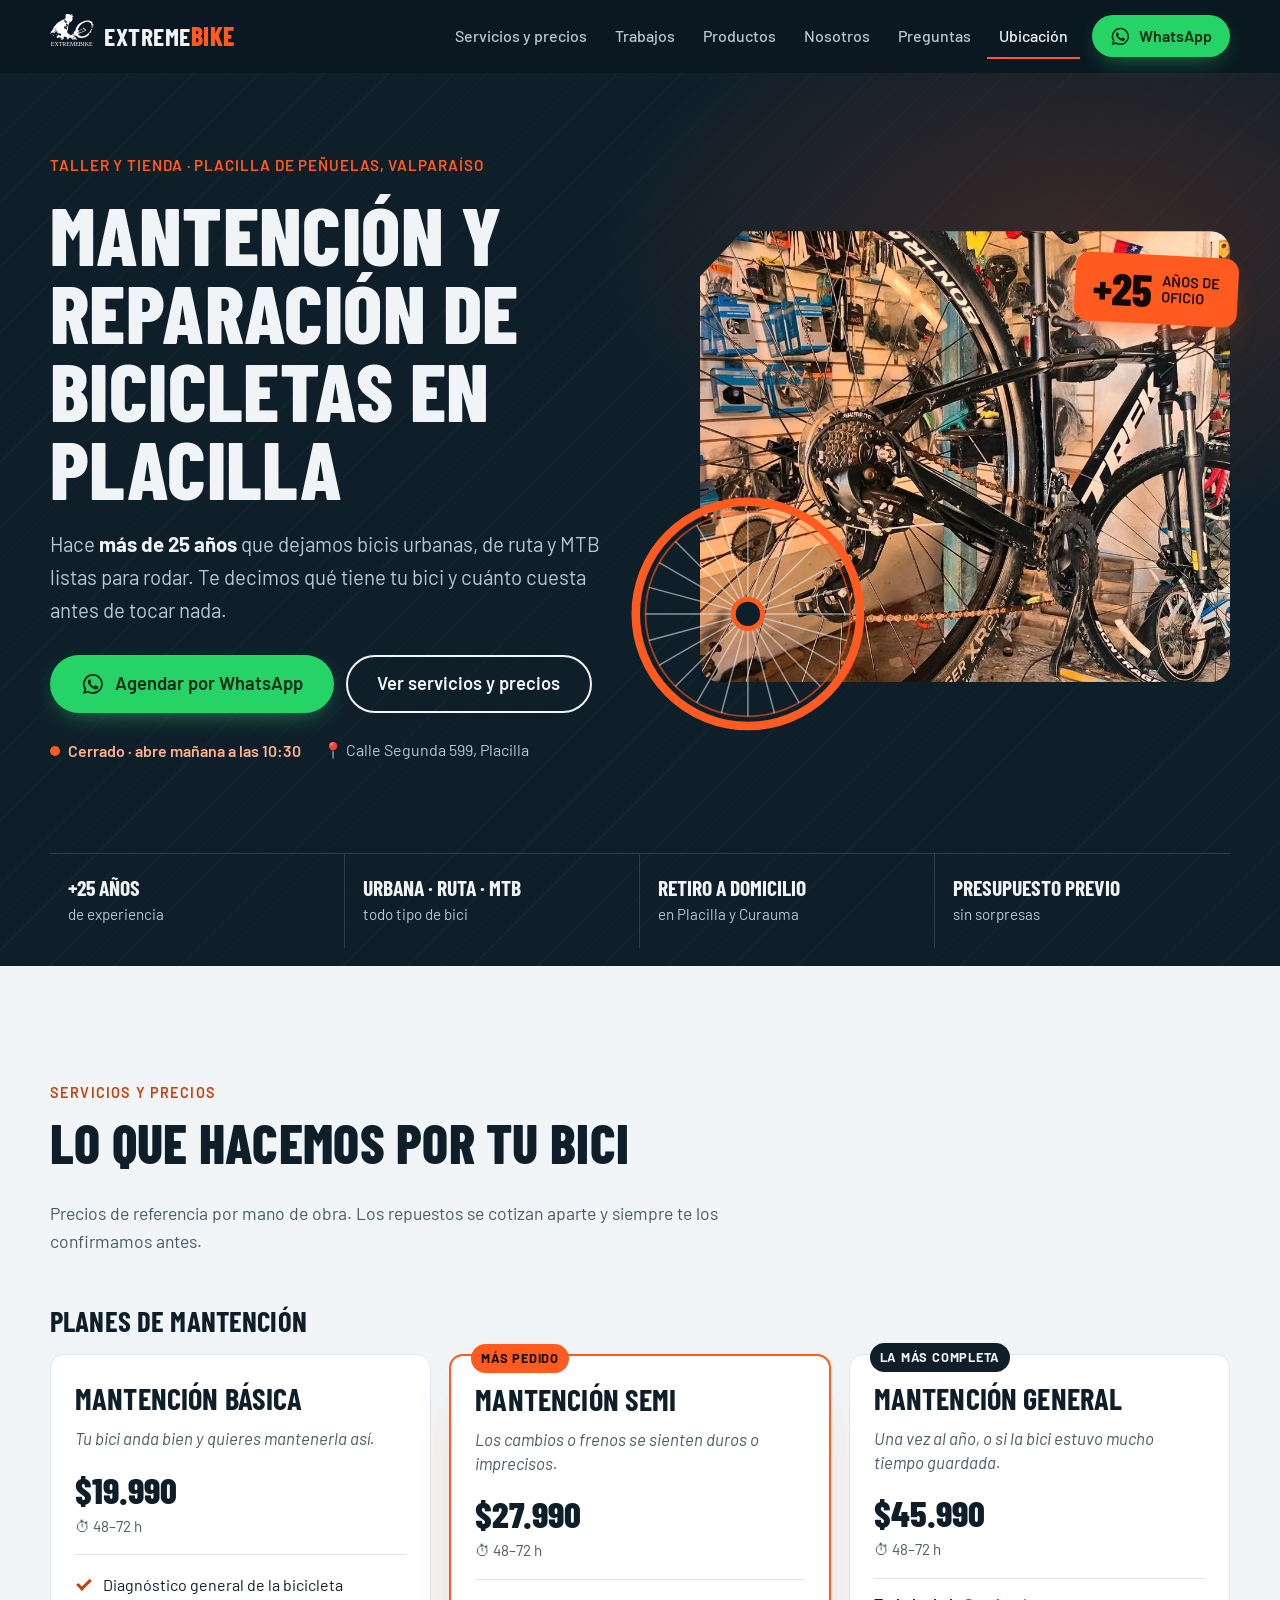
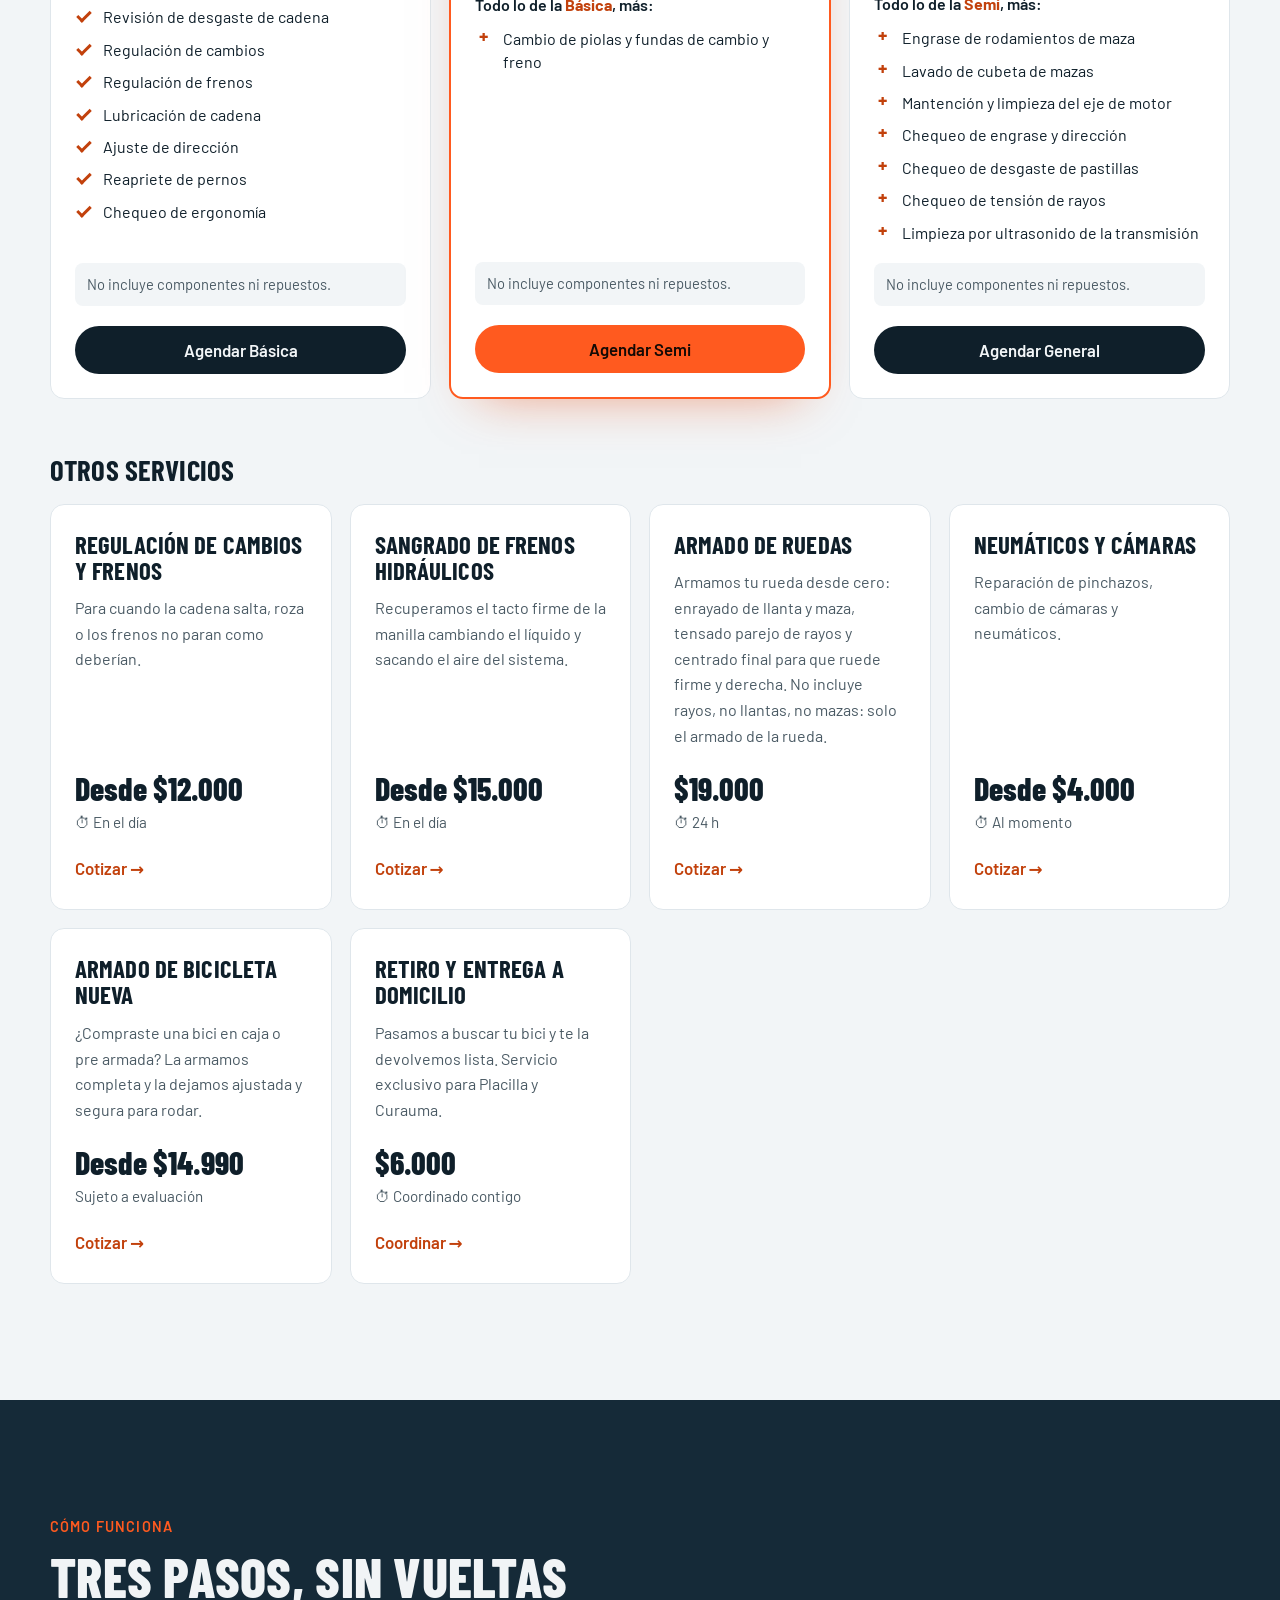
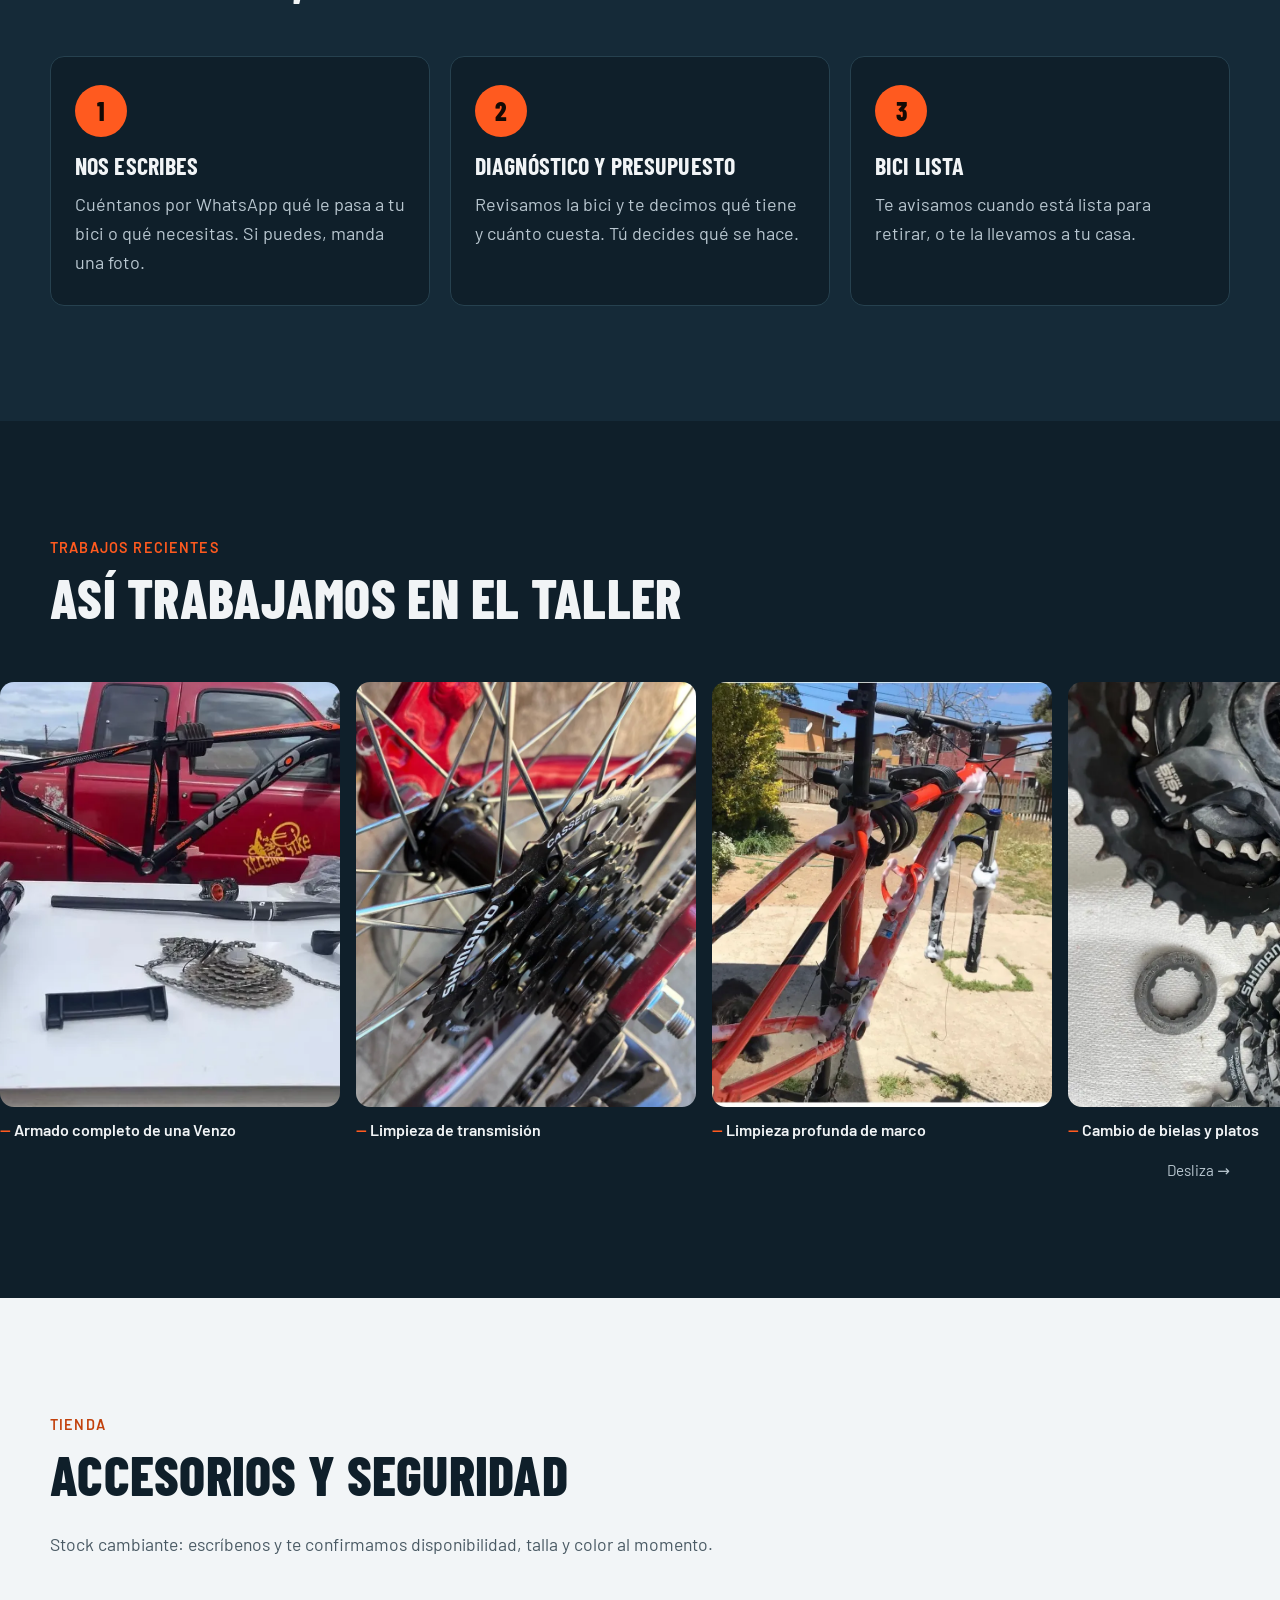
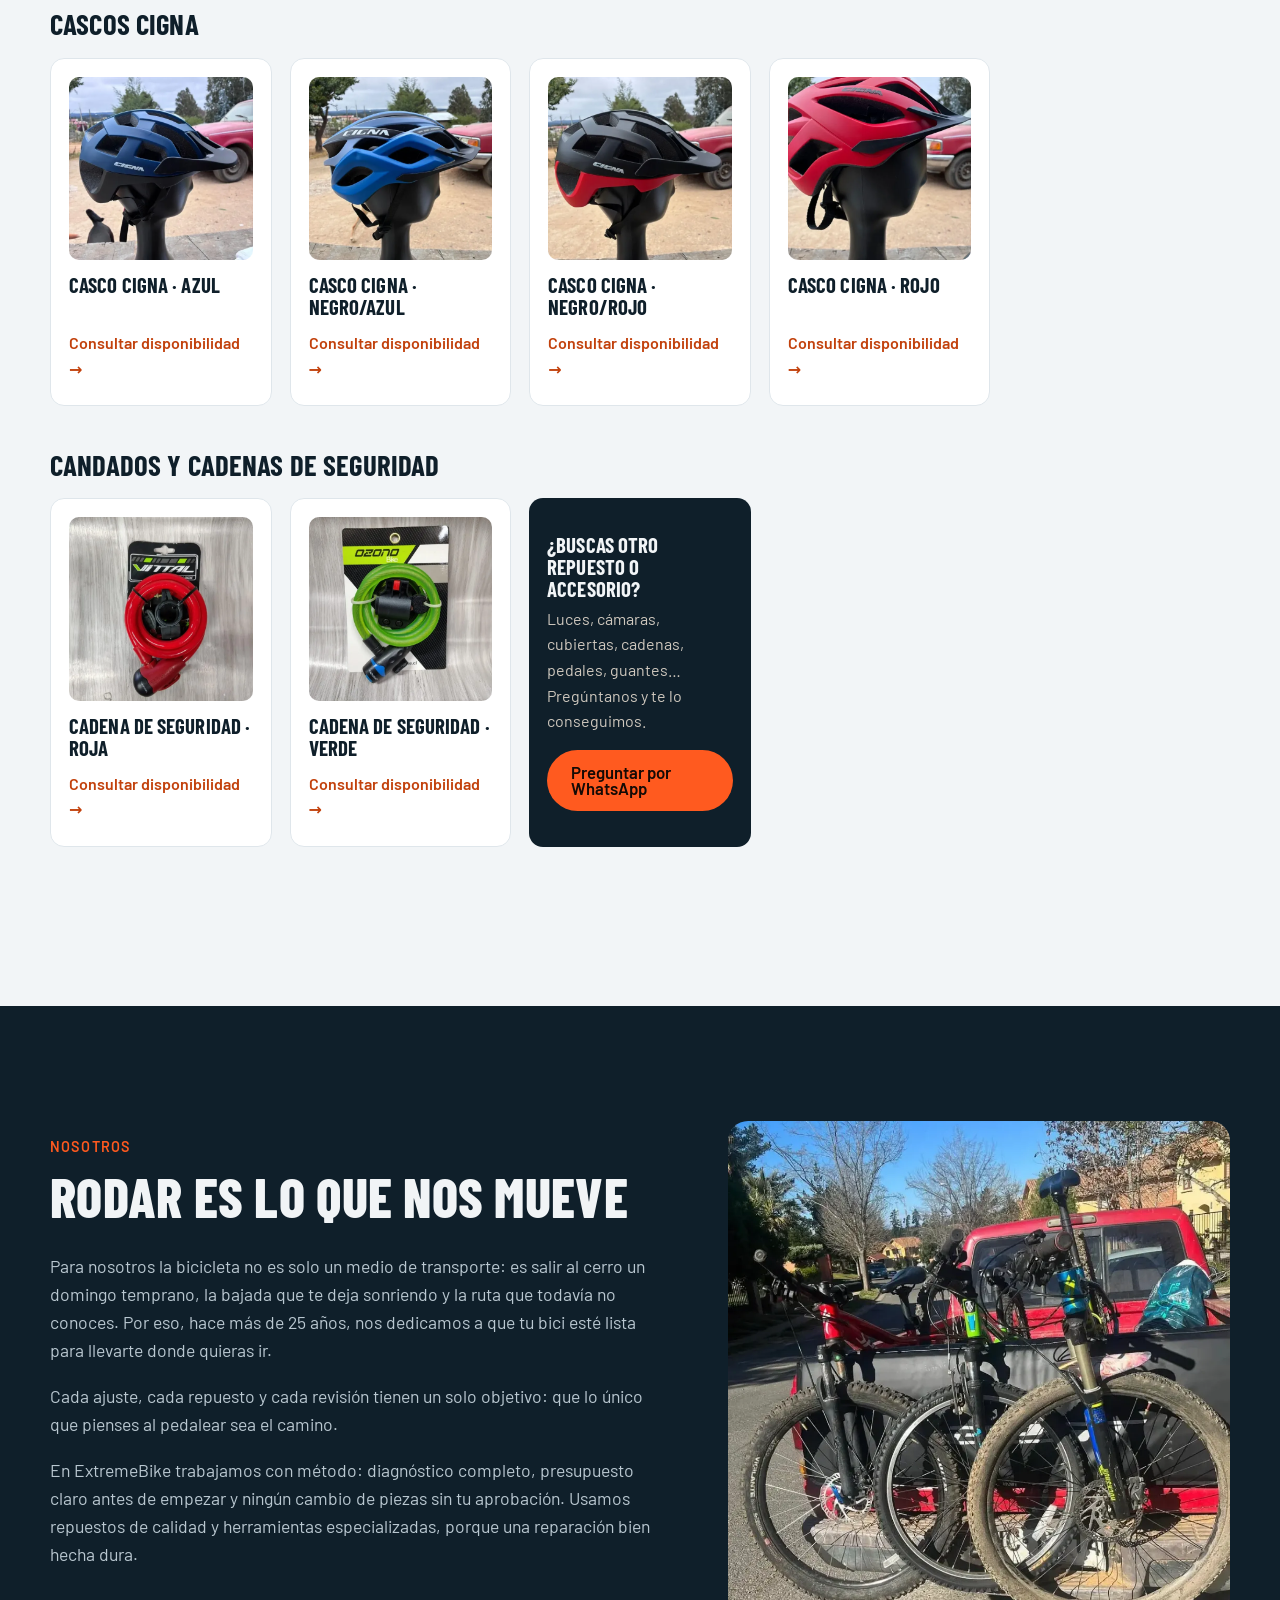
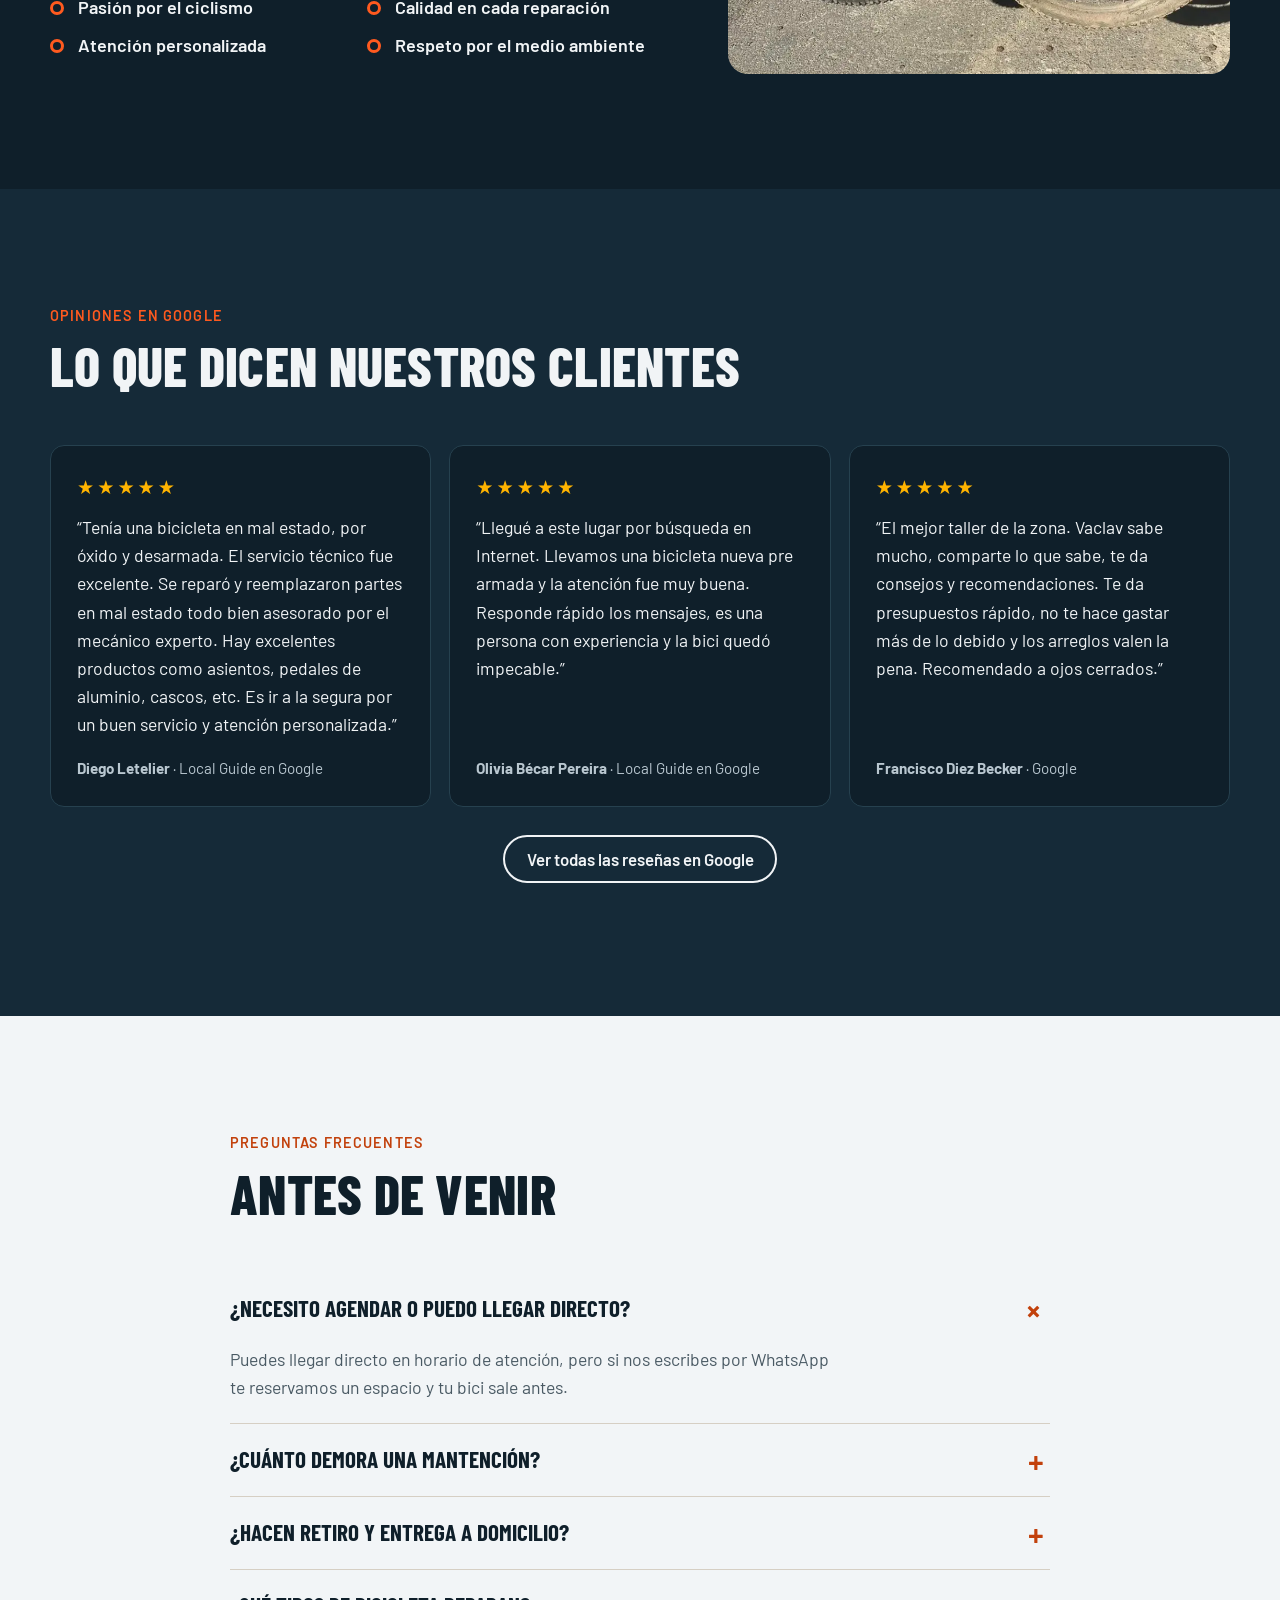
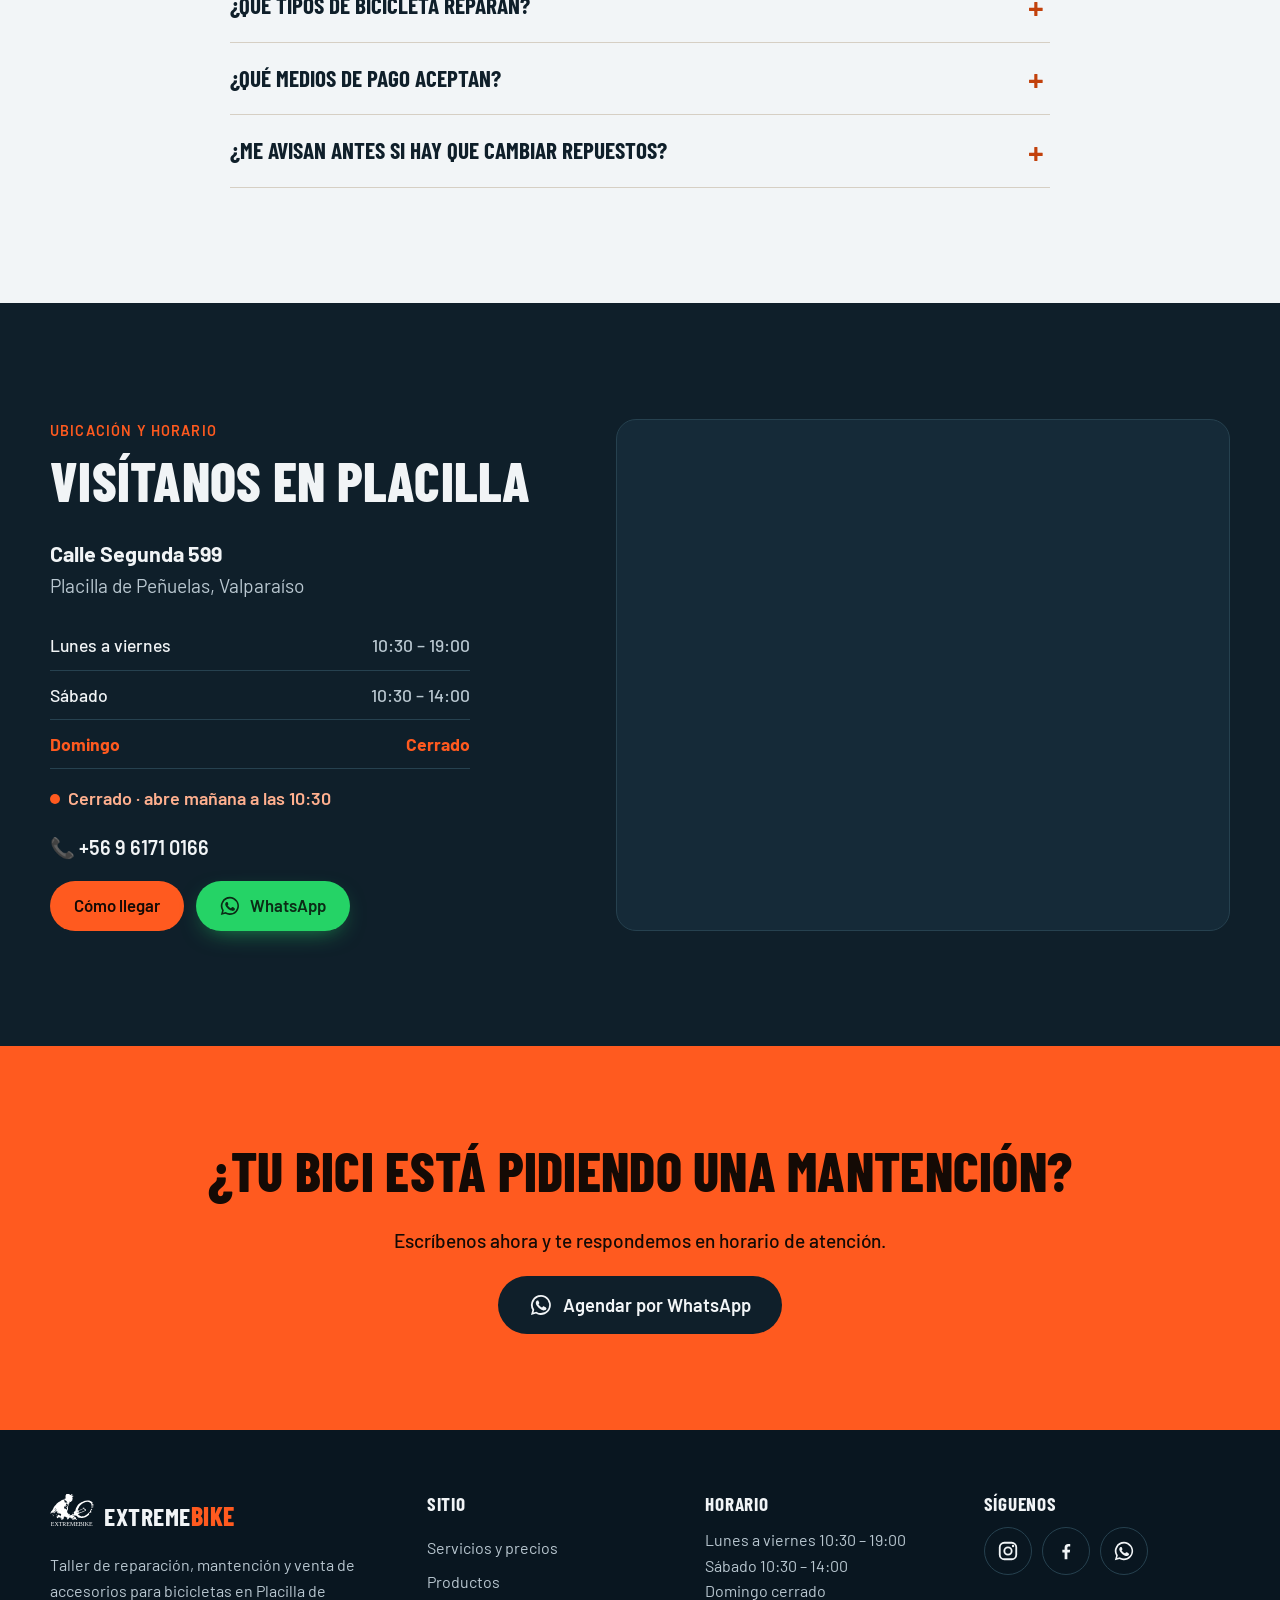
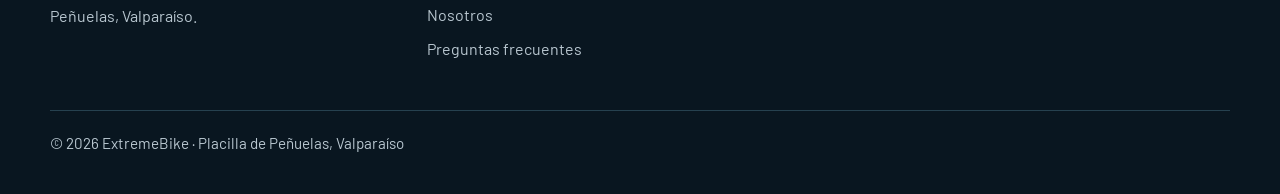
==== commit af05638e: "2 minor changes to service descriptions for clarity and conciseness" ====
--- a/index.html
+++ b/index.html
@@ -423,7 +423,8 @@
               <p>
                 Armamos tu rueda desde cero: enrayado de llanta y maza, tensado
                 parejo de rayos y centrado final para que ruede firme y derecha.
-                No rayos, no llantas, no mazas: solo el armado de la rueda.
+                No incluye rayos, no llantas, no mazas: solo el armado de la
+                rueda.
               </p>
               <p class="price">$19.000</p>
               <p class="time">⏱ 24 h</p>
@@ -438,10 +439,7 @@
 
             <article class="service reveal">
               <h4>Neumáticos y cámaras</h4>
-              <p>
-                Reparación de pinchazos, cambio de cámaras y neumáticos, y paso
-                a tubeless.
-              </p>
+              <p>Reparación de pinchazos, cambio de cámaras y neumáticos.</p>
               <p class="price">Desde $4.000</p>
               <p class="time">⏱ Al momento</p>
               <a
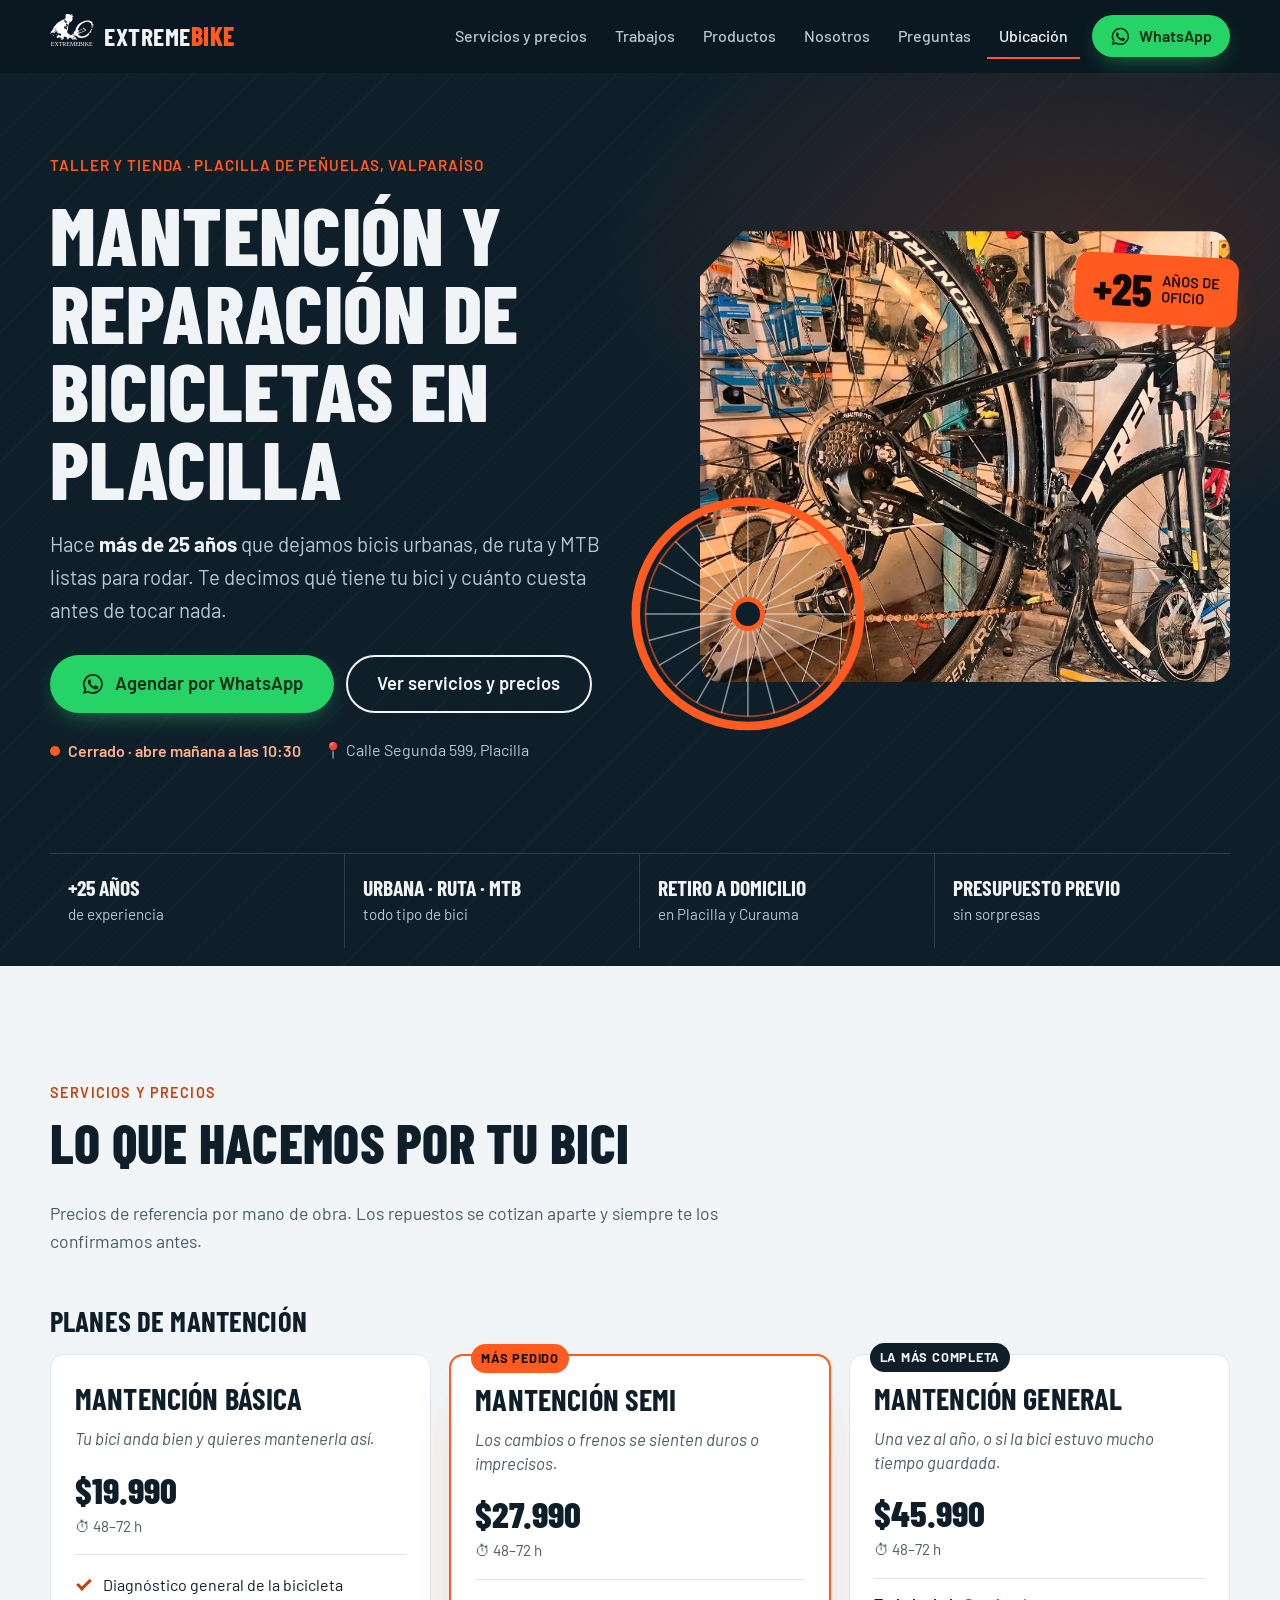
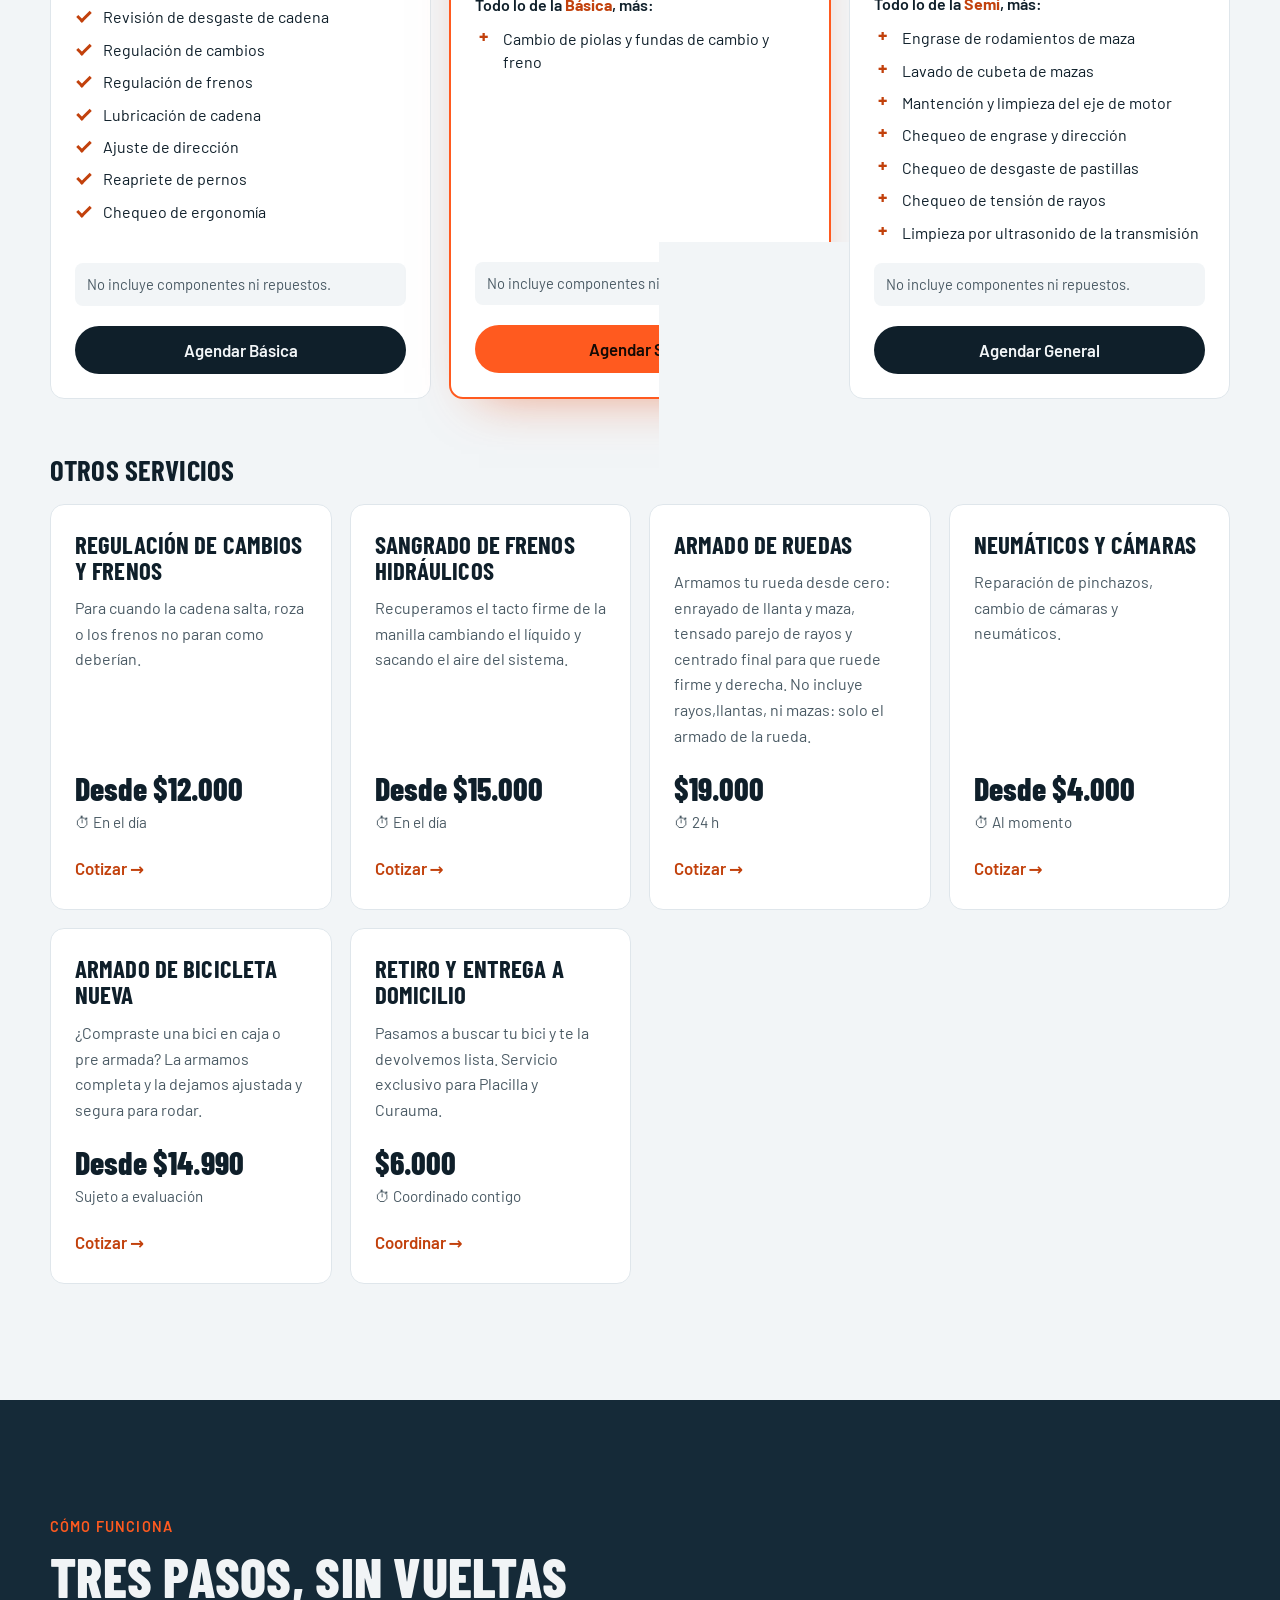
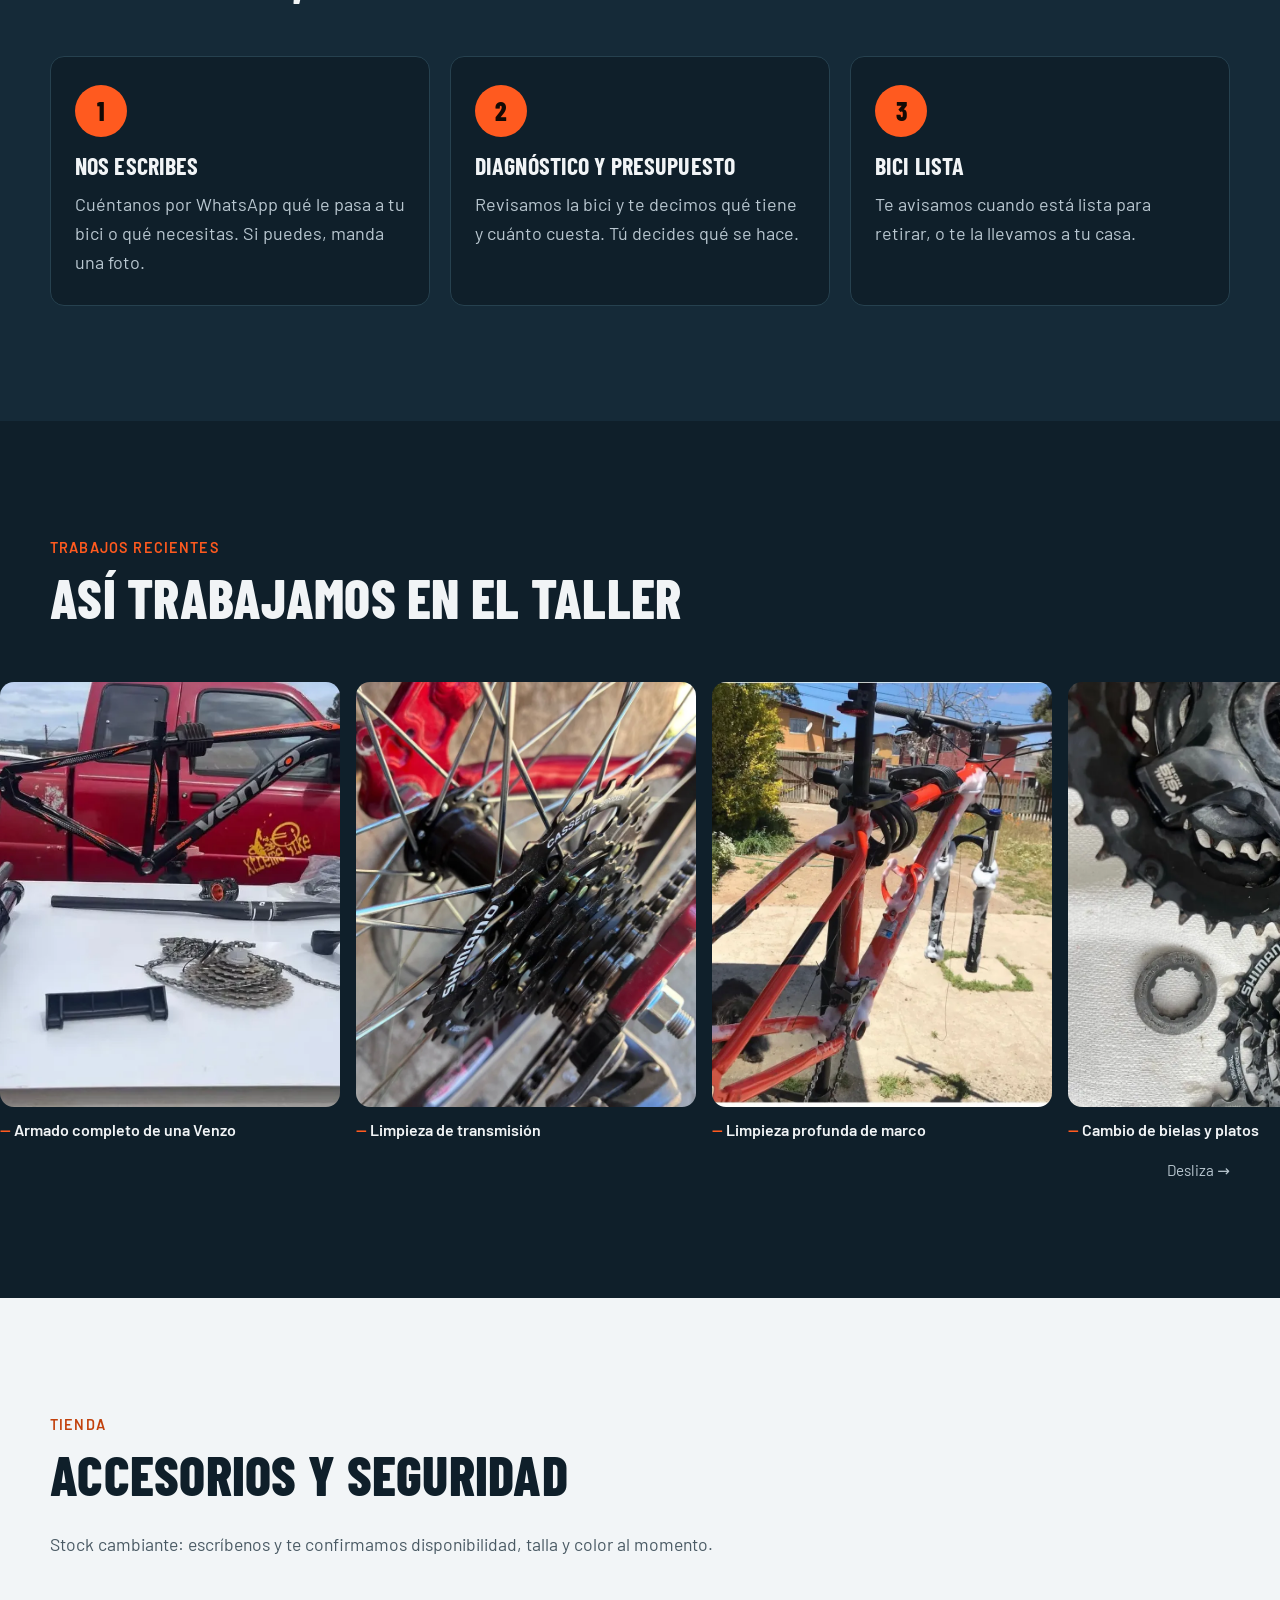
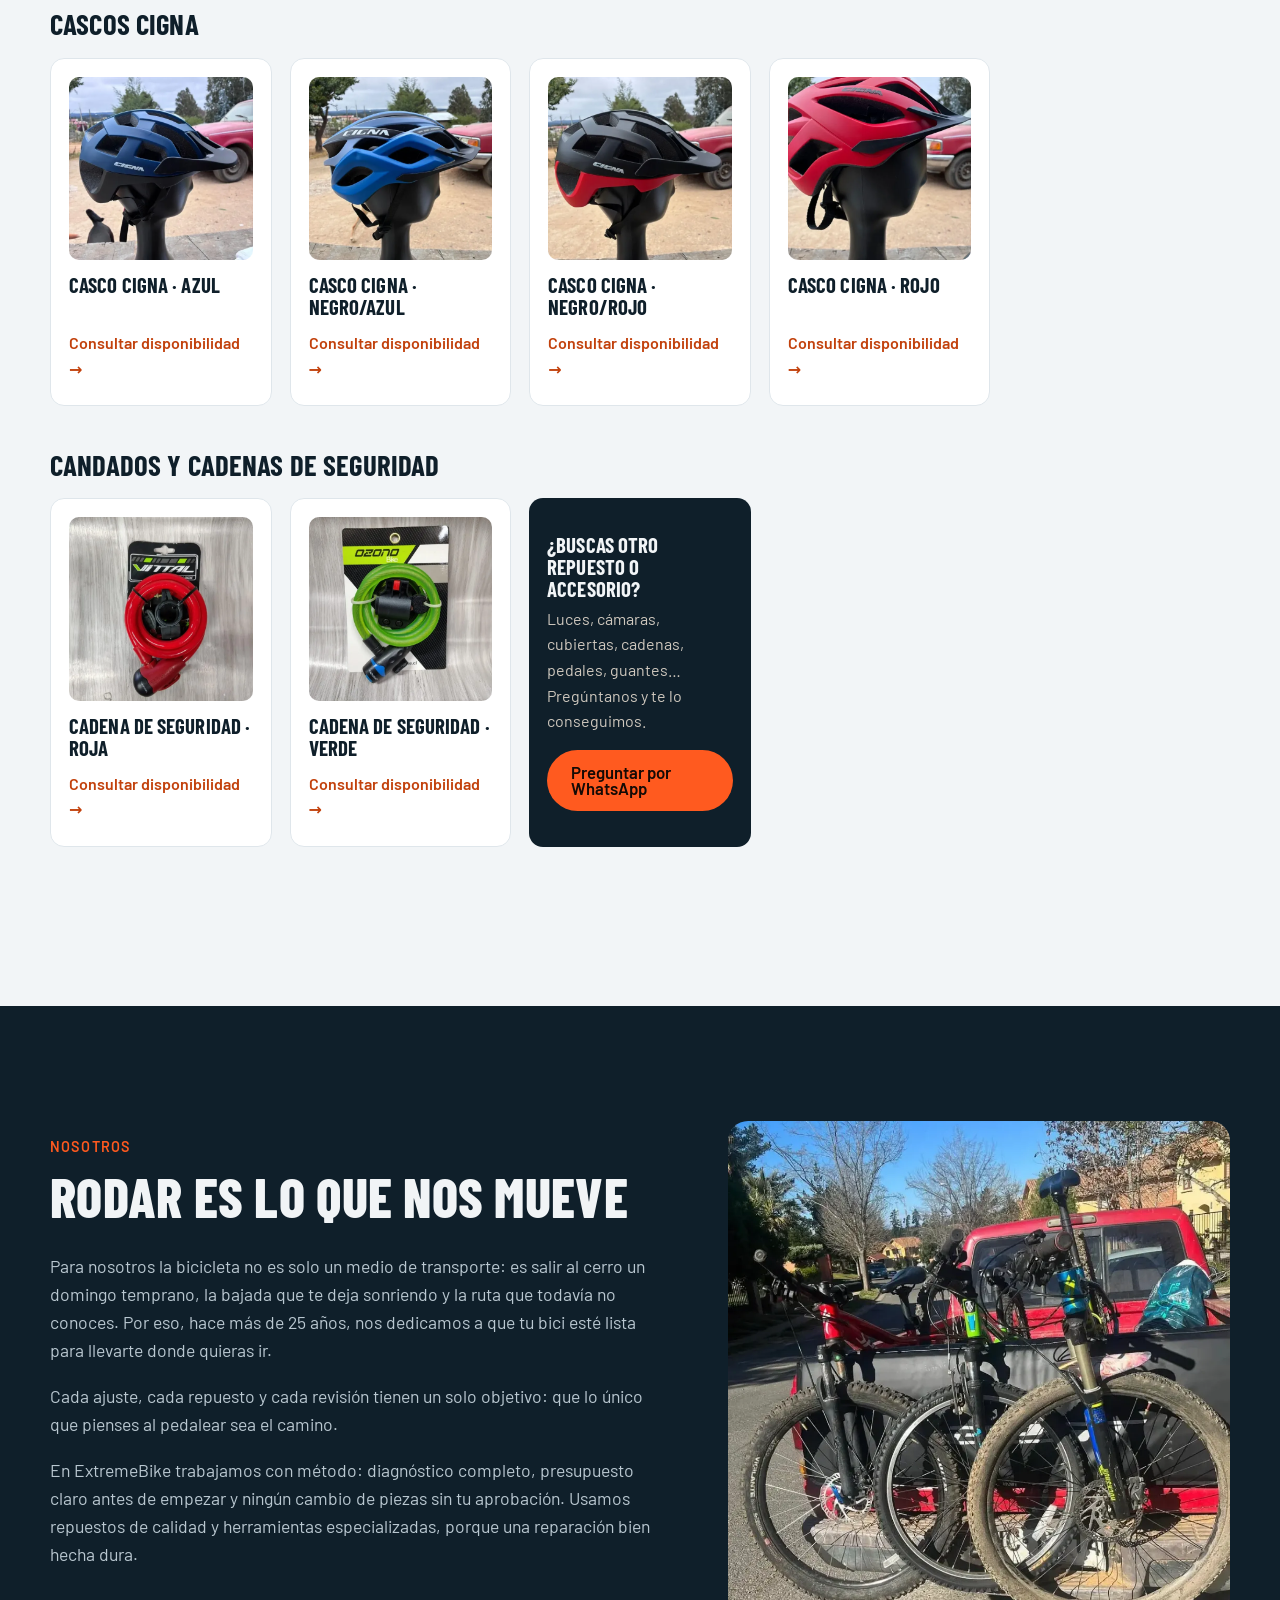
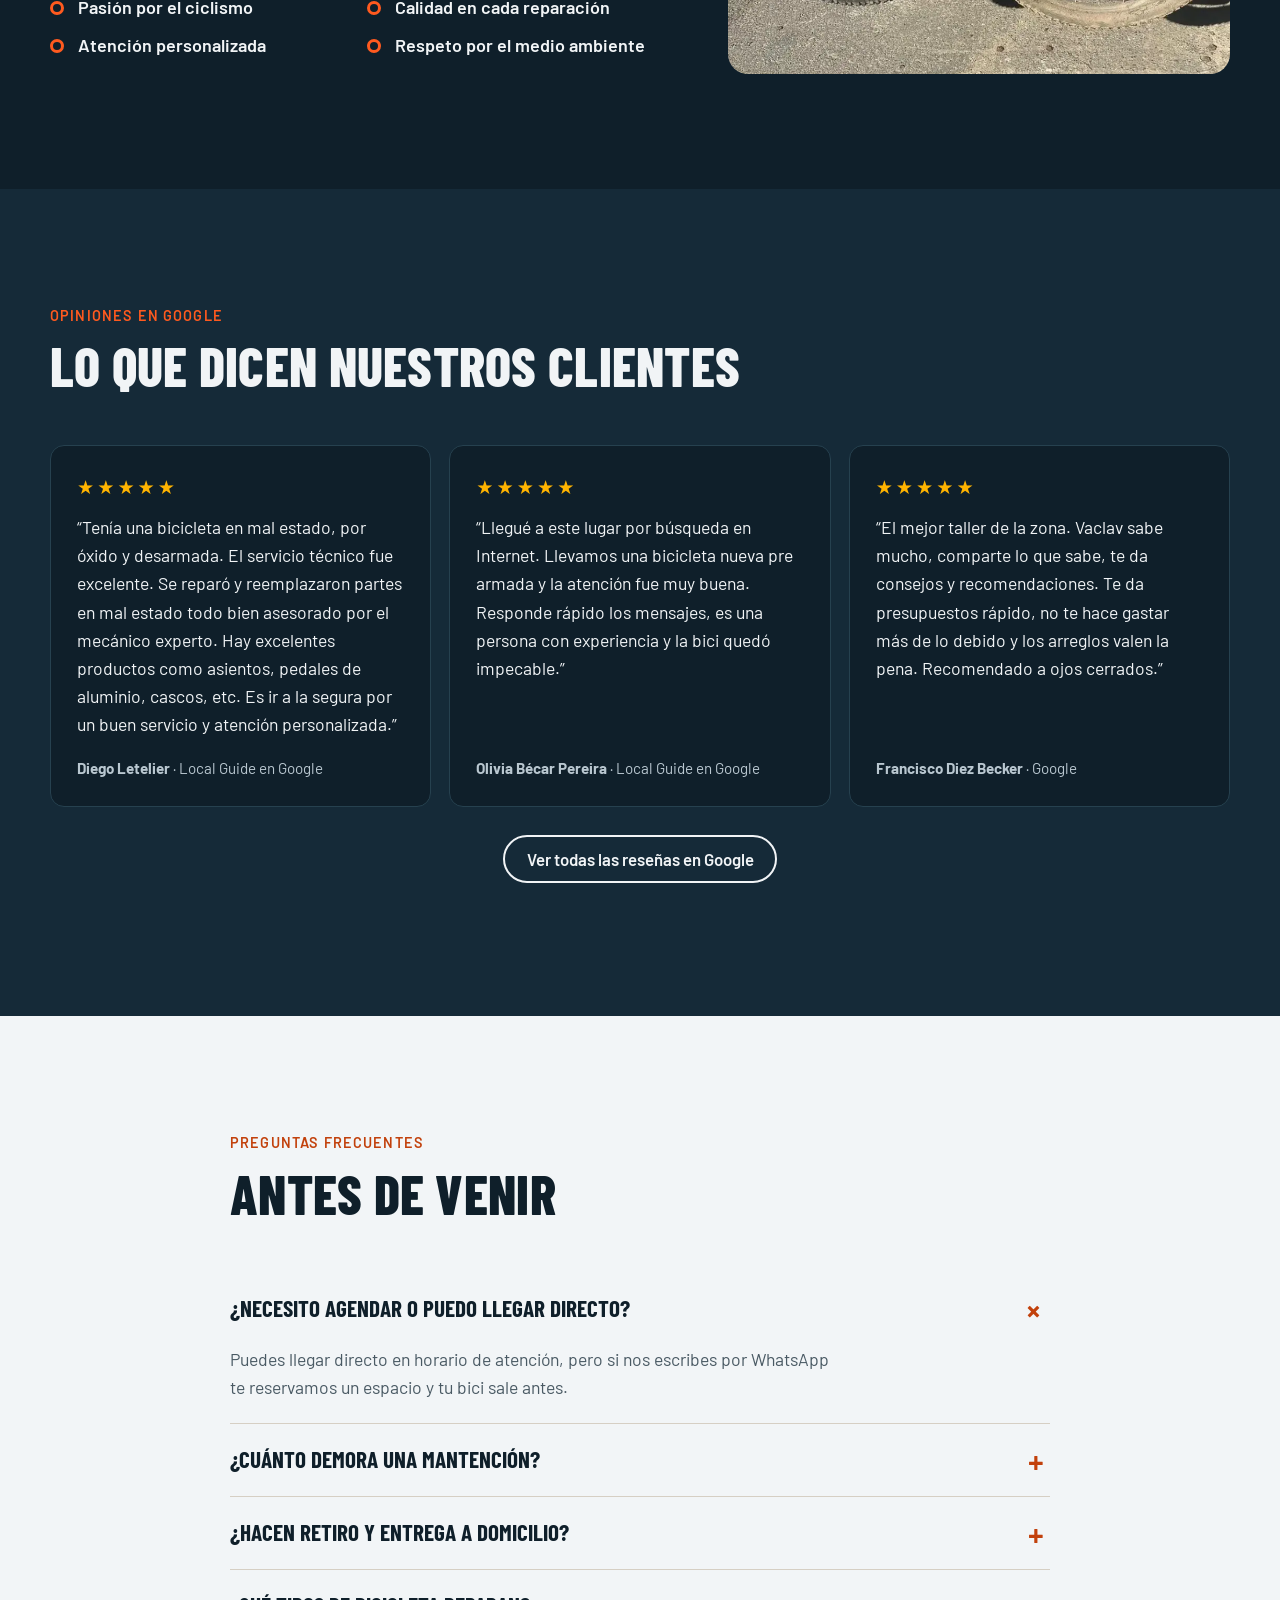
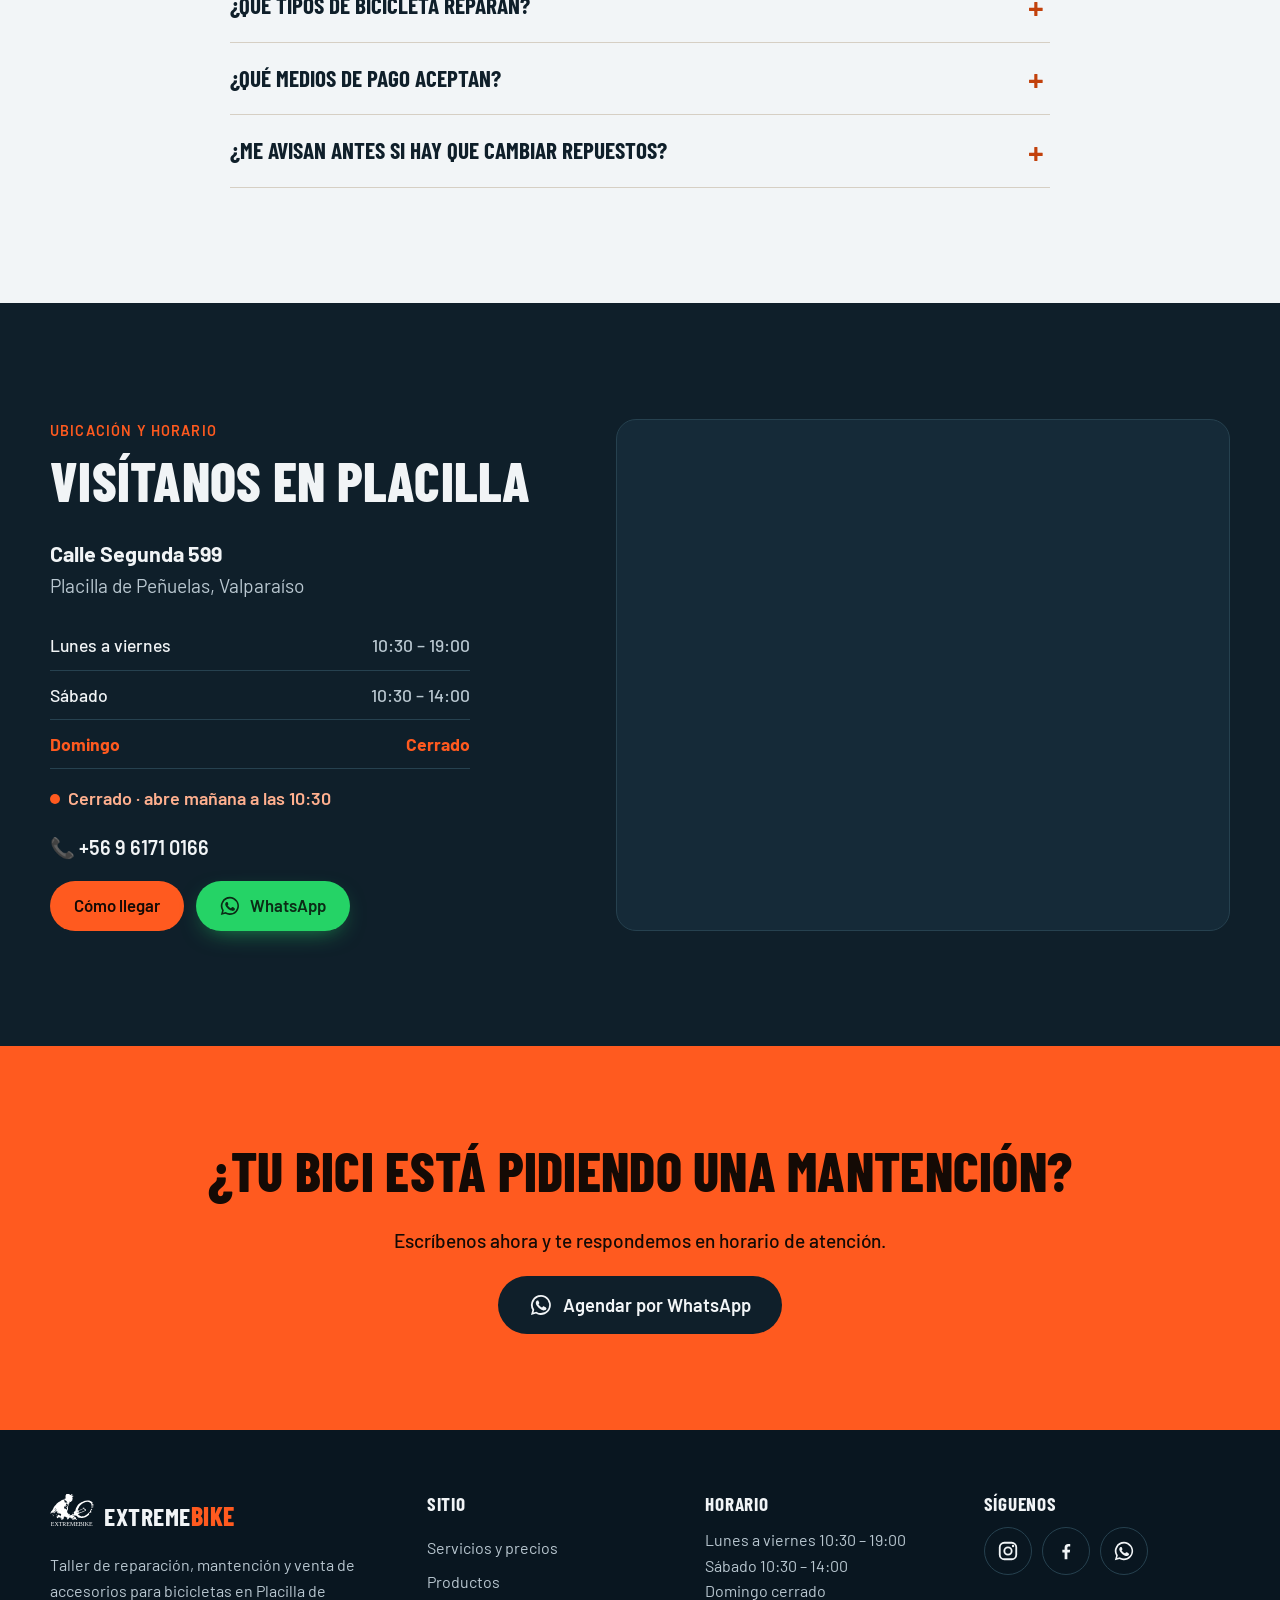
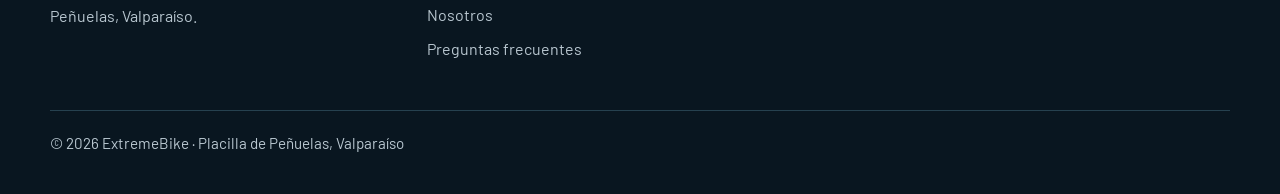
==== commit 1847aaa0: "few changes to improve clarity and formatting in the wheel assembly description." ====
--- a/index.html
+++ b/index.html
@@ -423,8 +423,7 @@
               <p>
                 Armamos tu rueda desde cero: enrayado de llanta y maza, tensado
                 parejo de rayos y centrado final para que ruede firme y derecha.
-                No incluye rayos, no llantas, no mazas: solo el armado de la
-                rueda.
+                No incluye rayos,llantas, ni mazas: solo el armado de la rueda.
               </p>
               <p class="price">$19.000</p>
               <p class="time">⏱ 24 h</p>
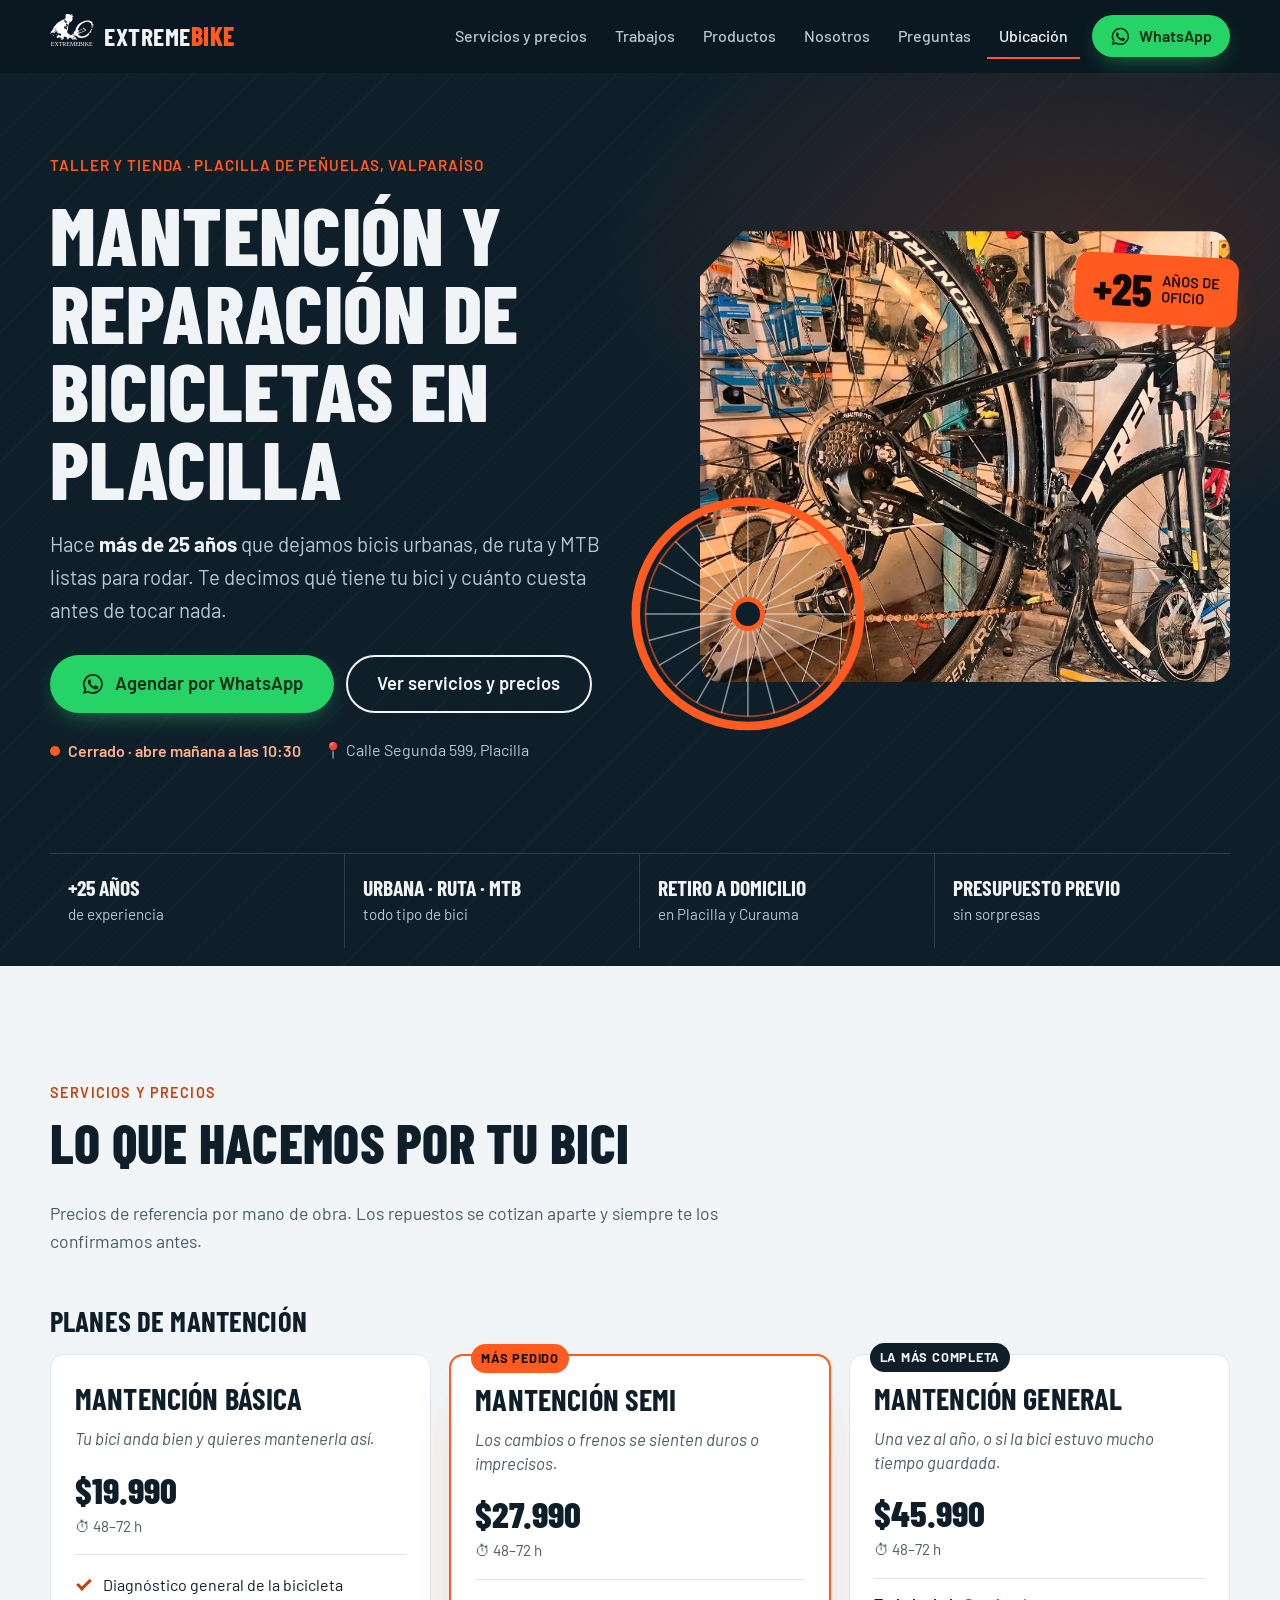
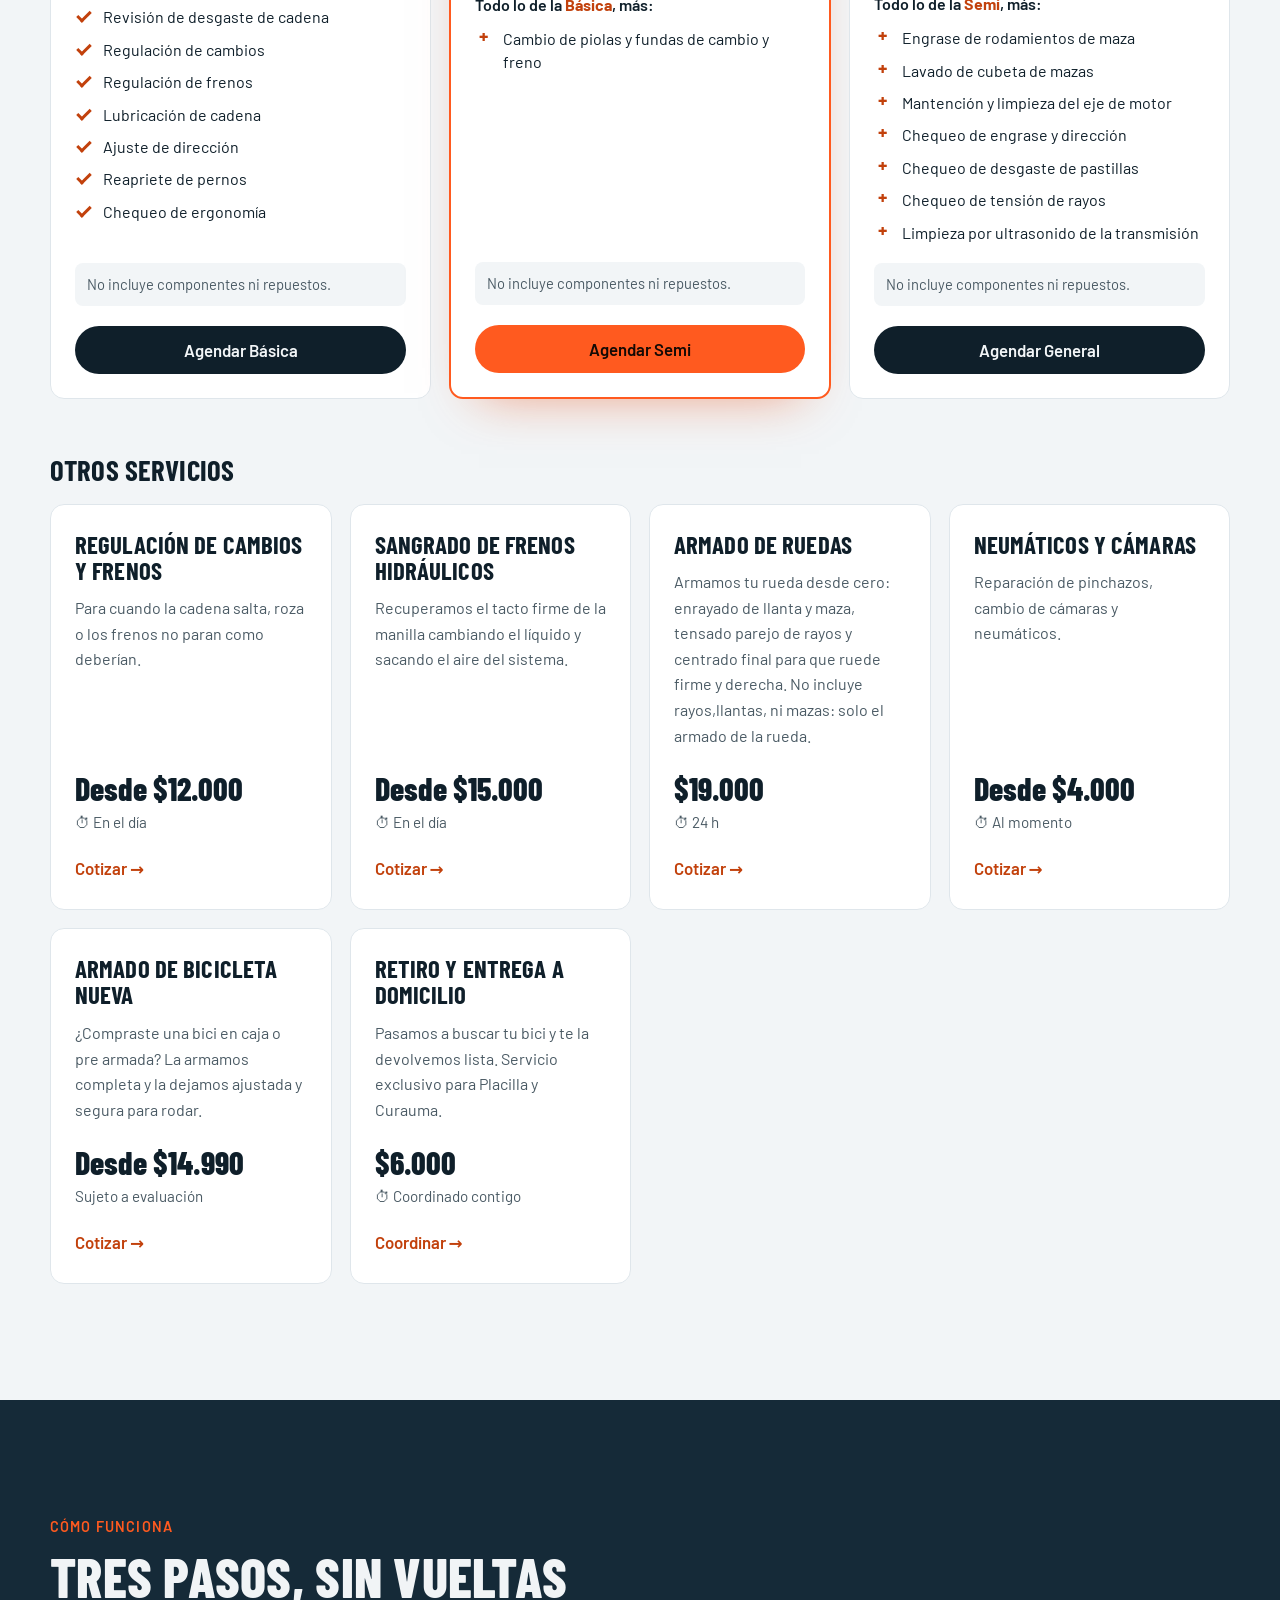
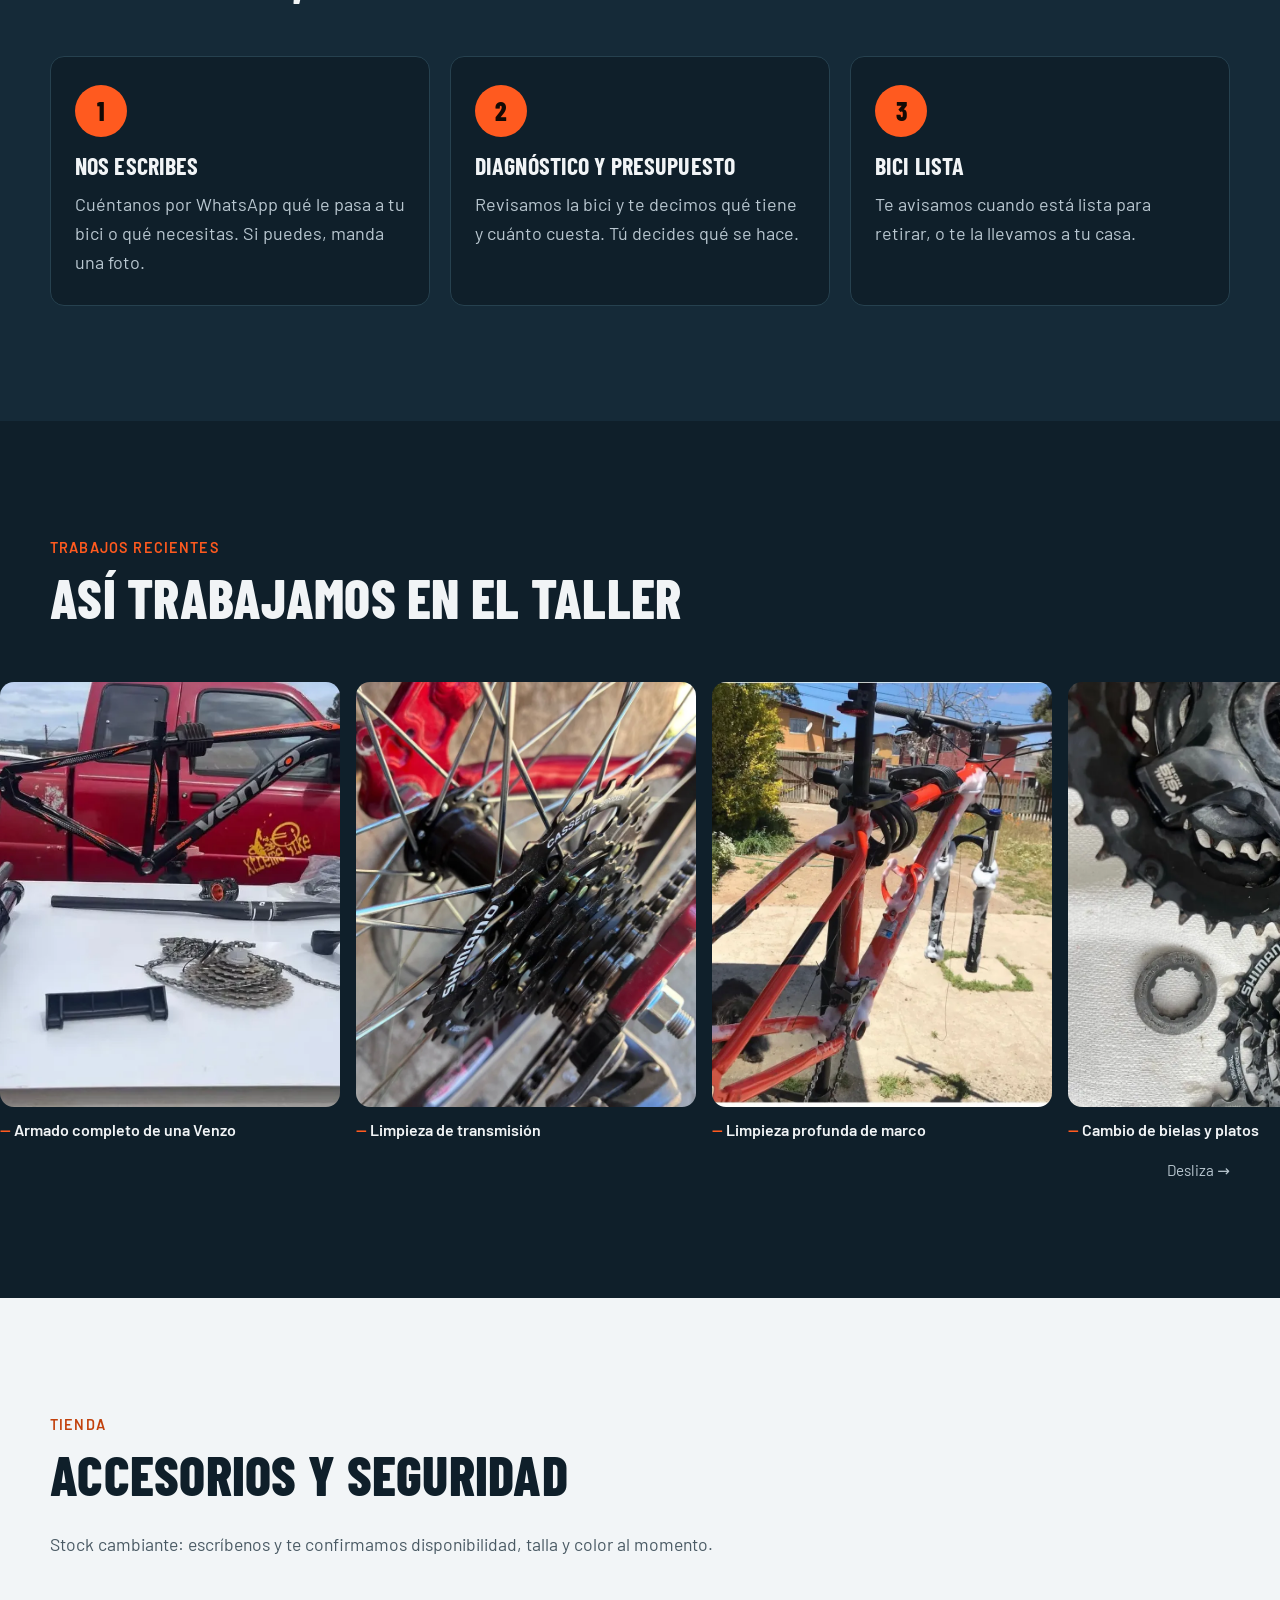
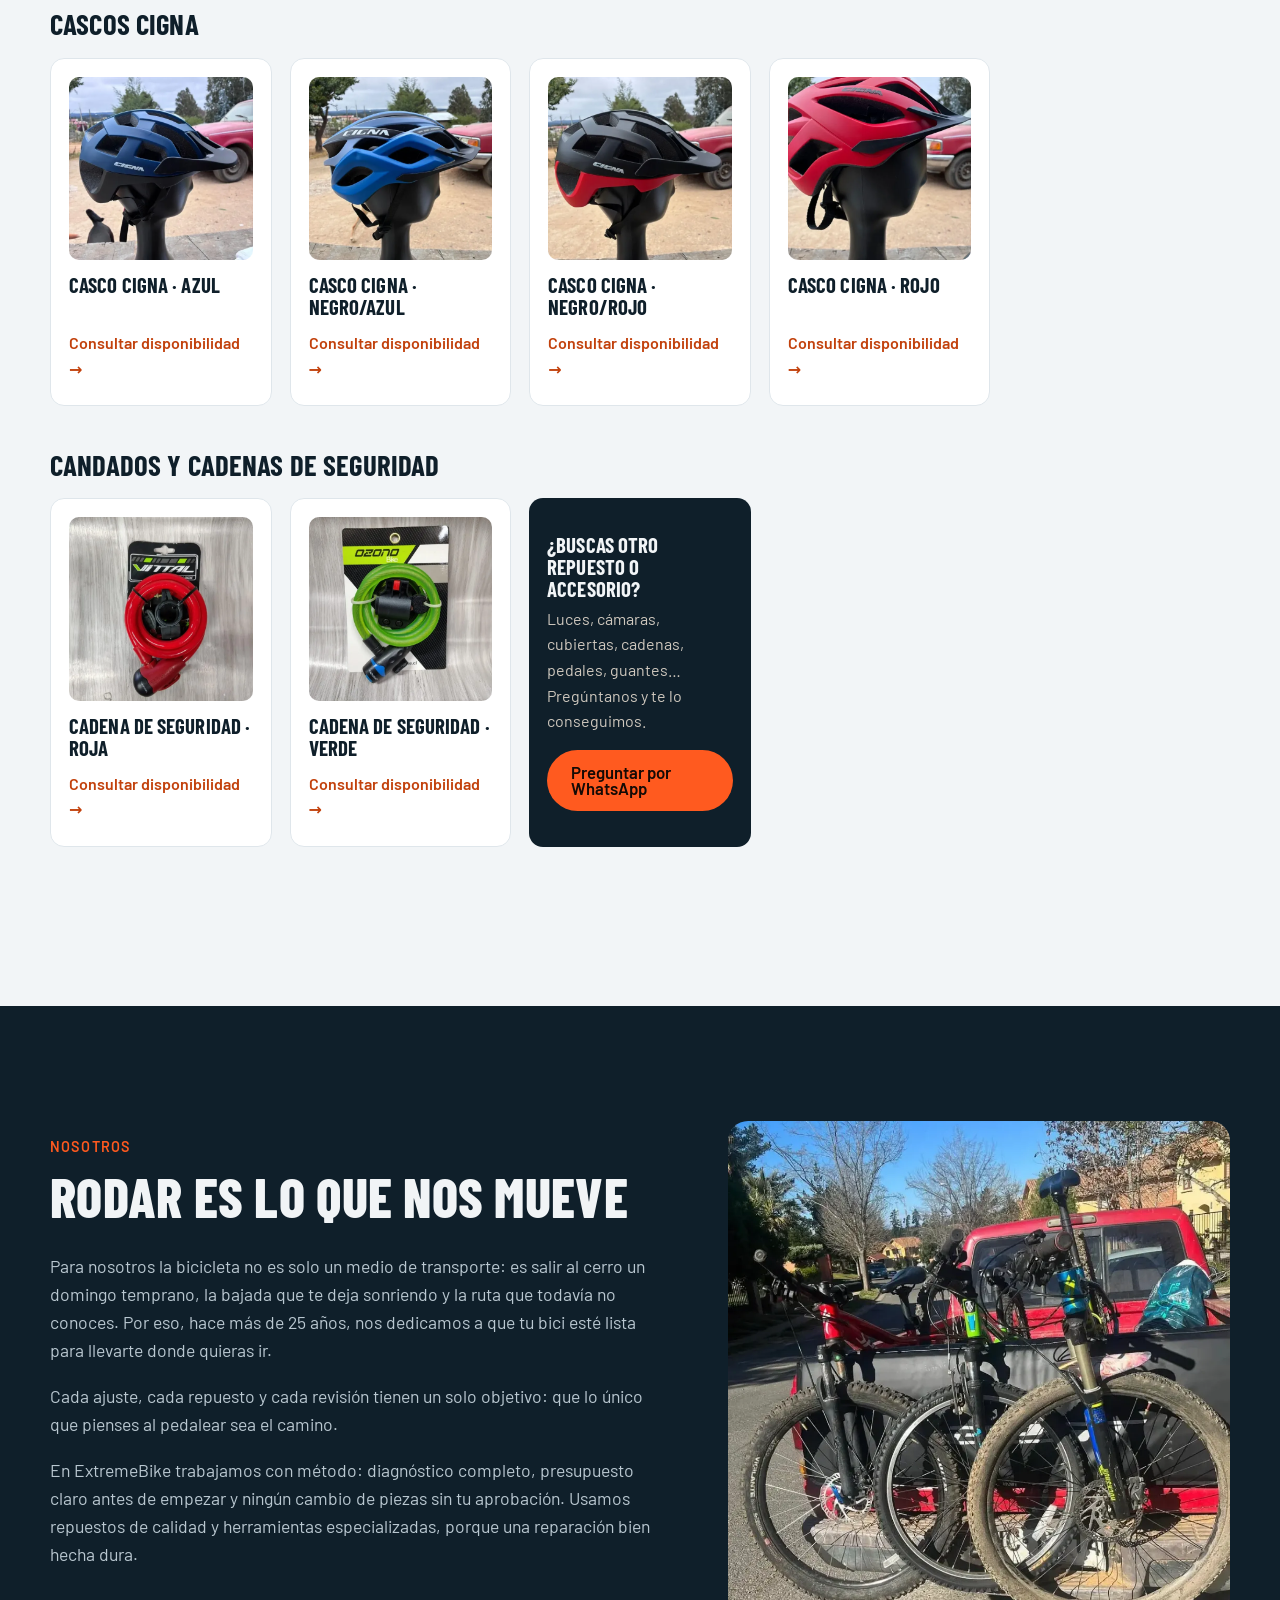
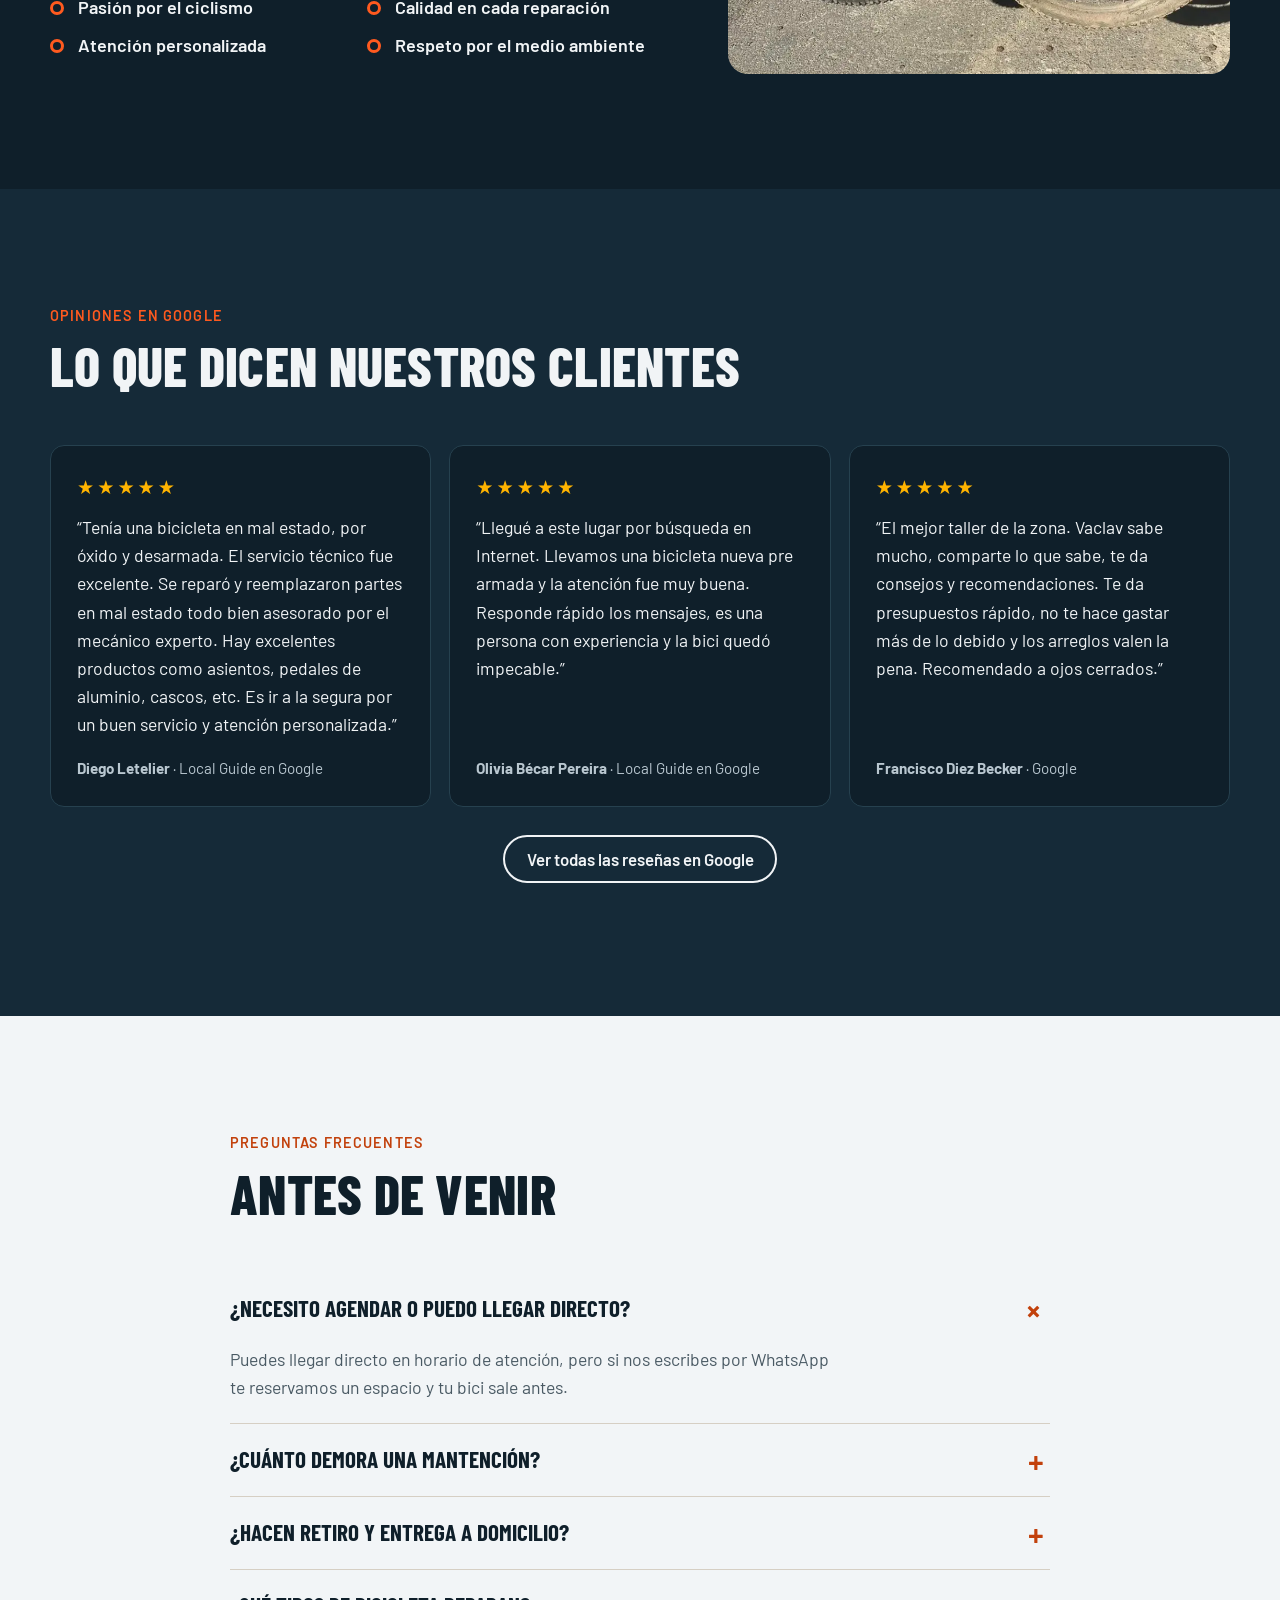
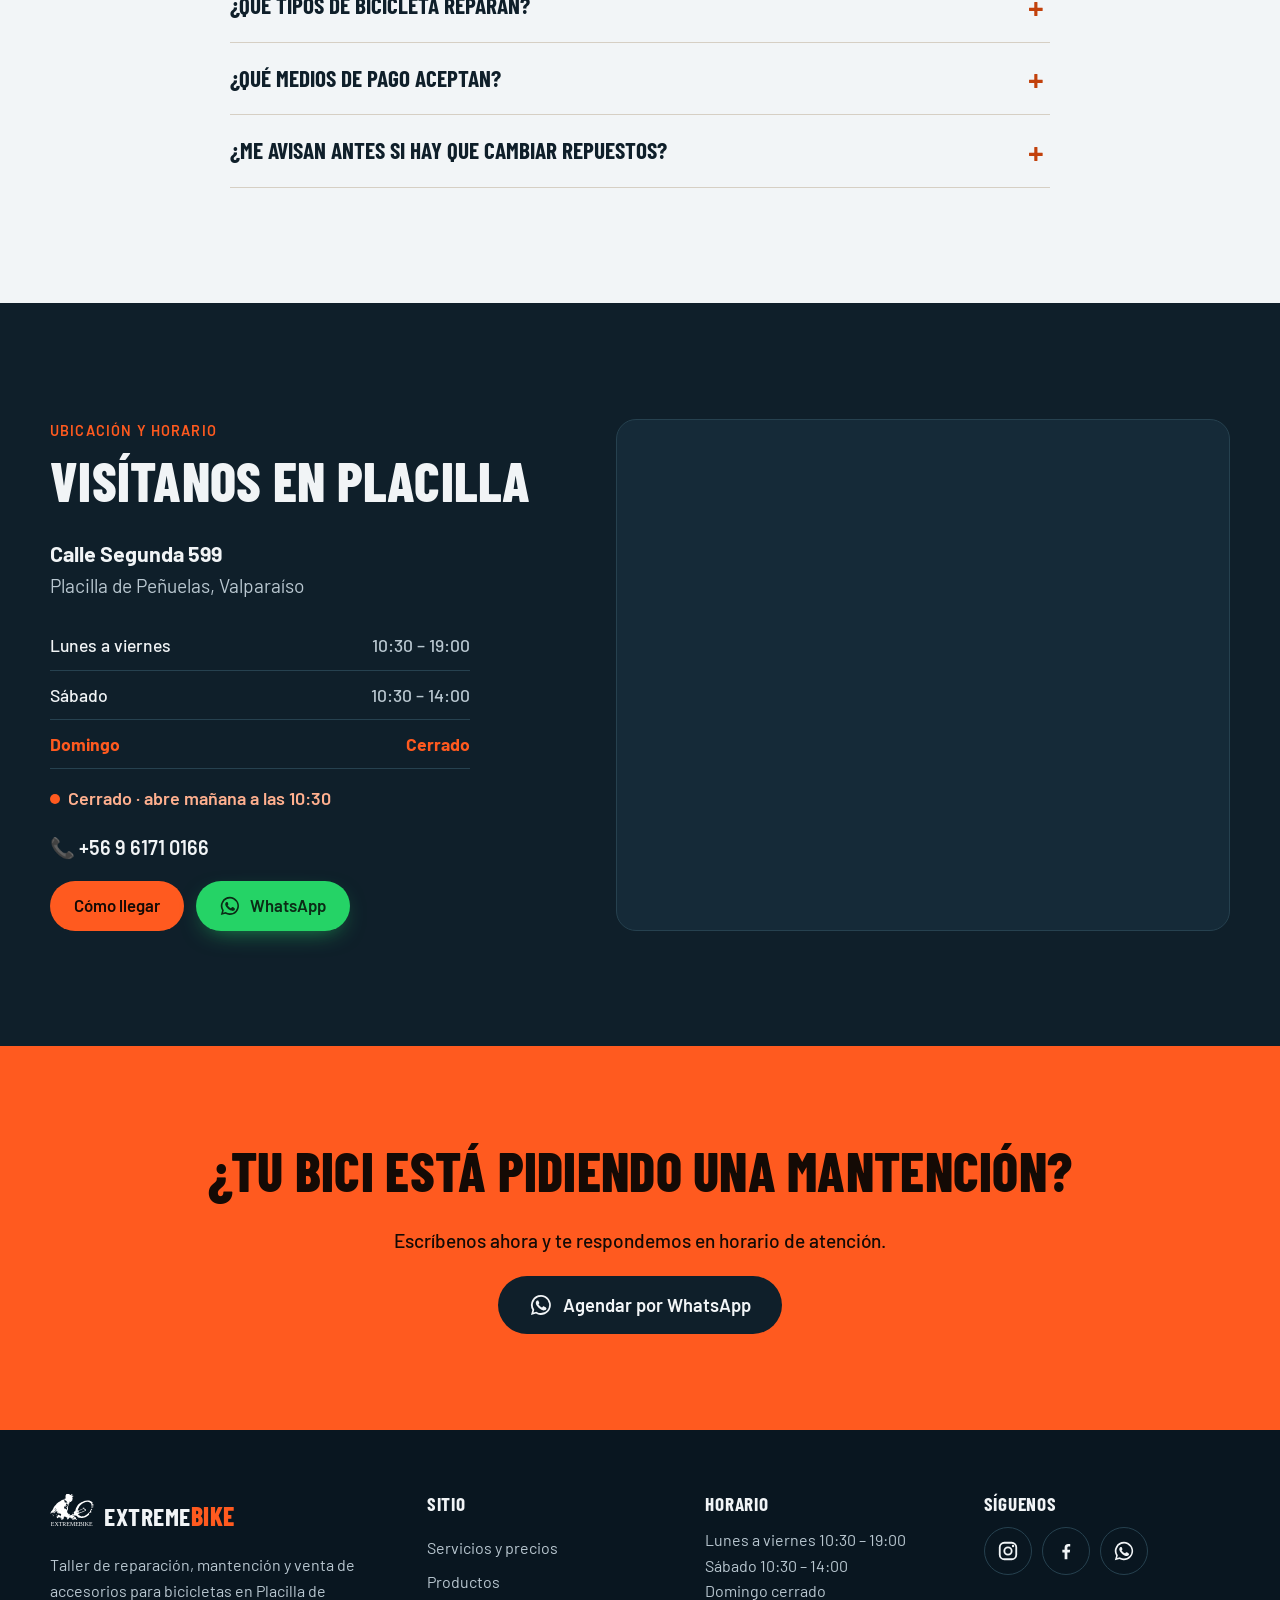
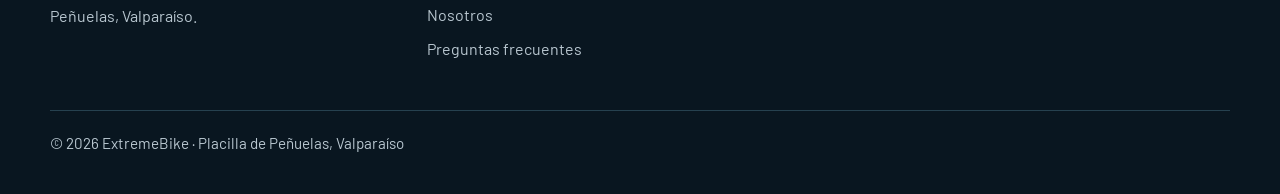
==== commit 3f7eb17b: "change copyright year to be dynamic" ====
--- a/index.html
+++ b/index.html
@@ -1079,8 +1079,7 @@
         </div>
       </div>
       <p class="wrap copy">
-        © <span data-year>2026</span> ExtremeBike · Placilla de Peñuelas,
-        Valparaíso
+        © <span data-year></span> ExtremeBike · Placilla de Peñuelas, Valparaíso
       </p>
     </footer>
 
